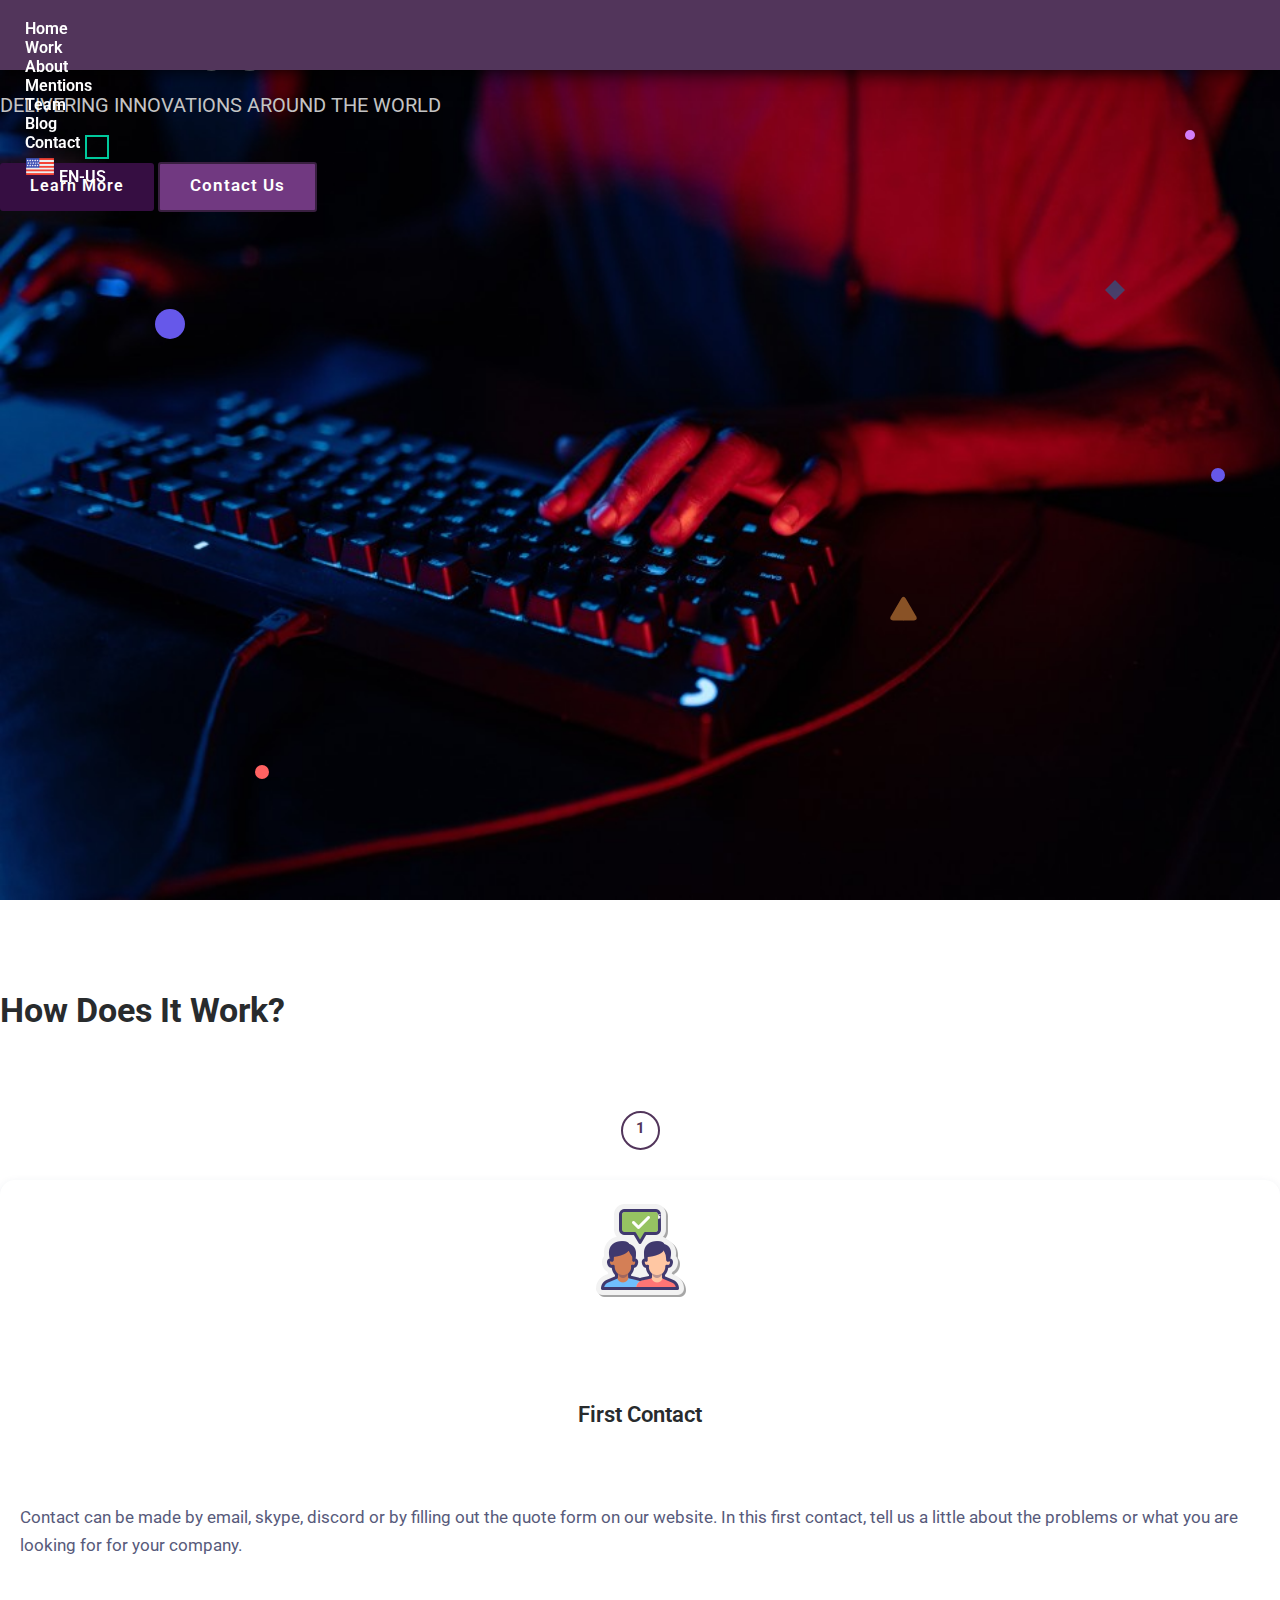
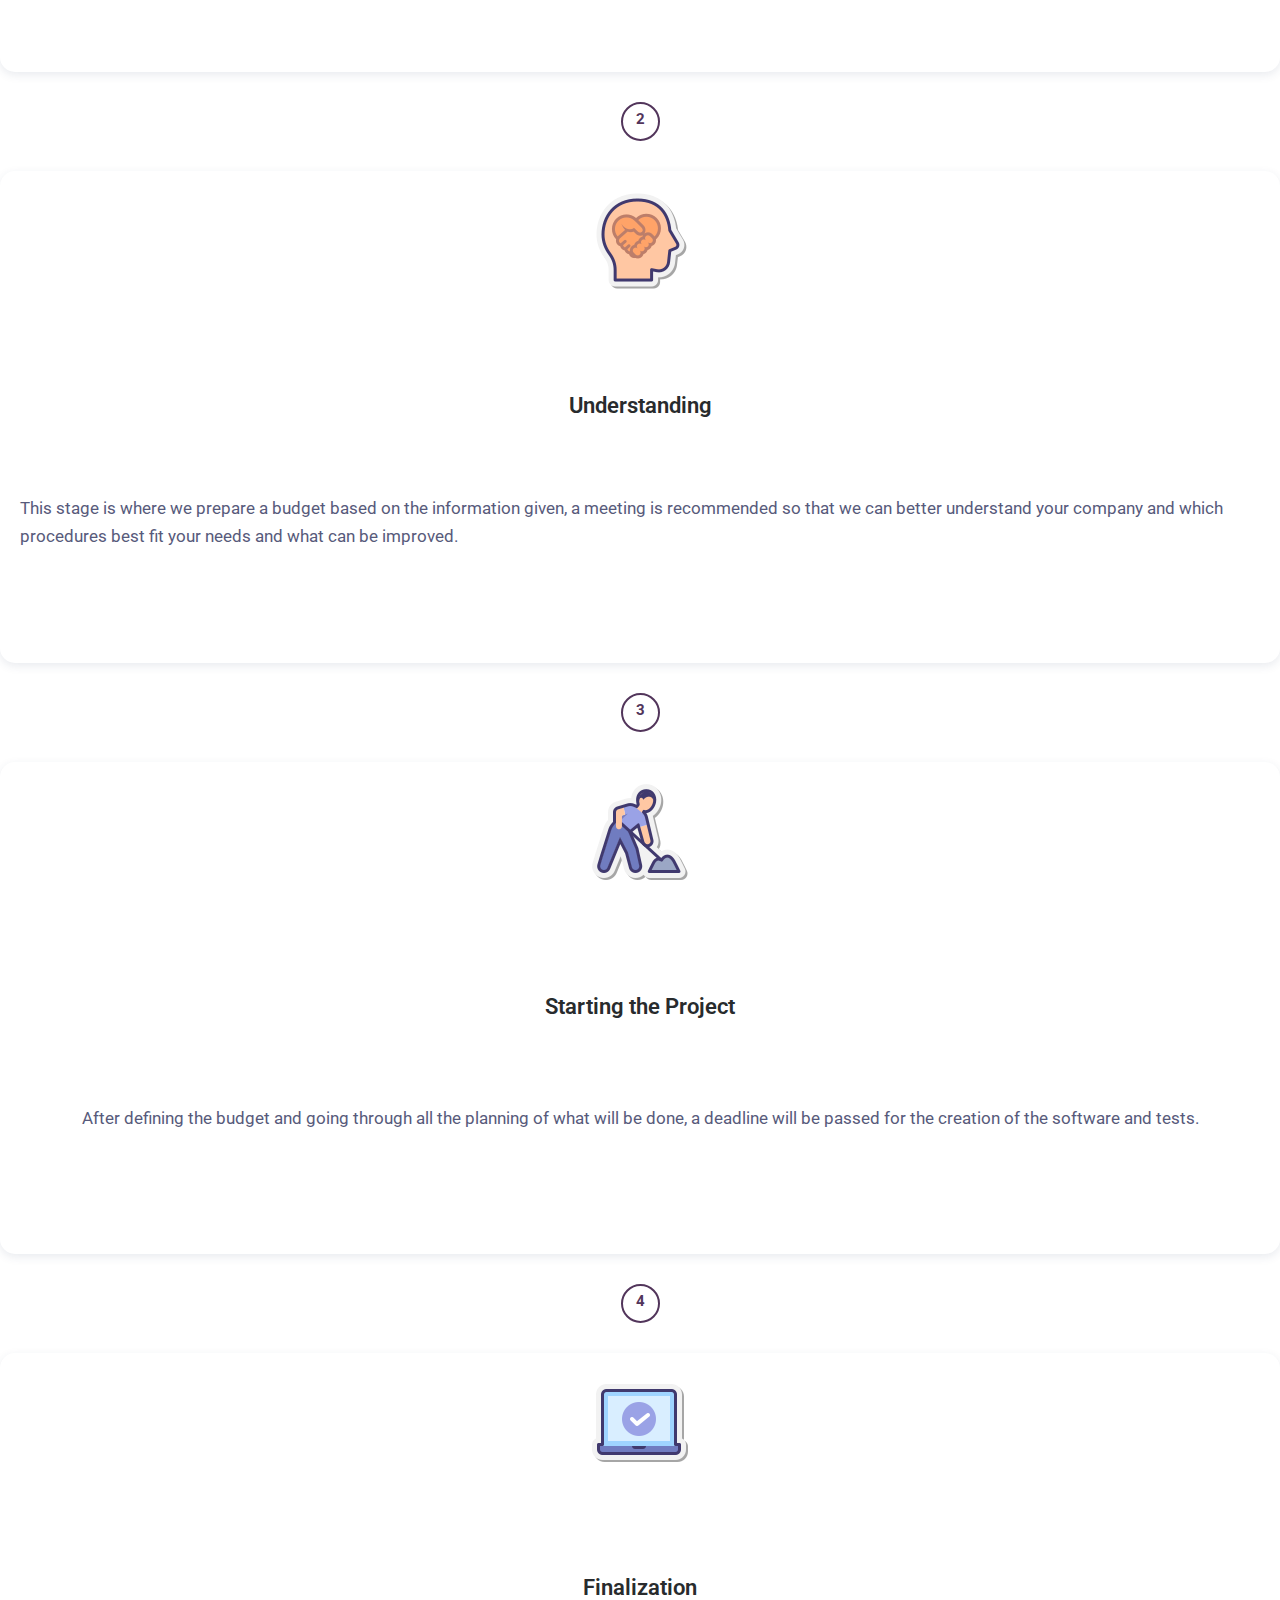
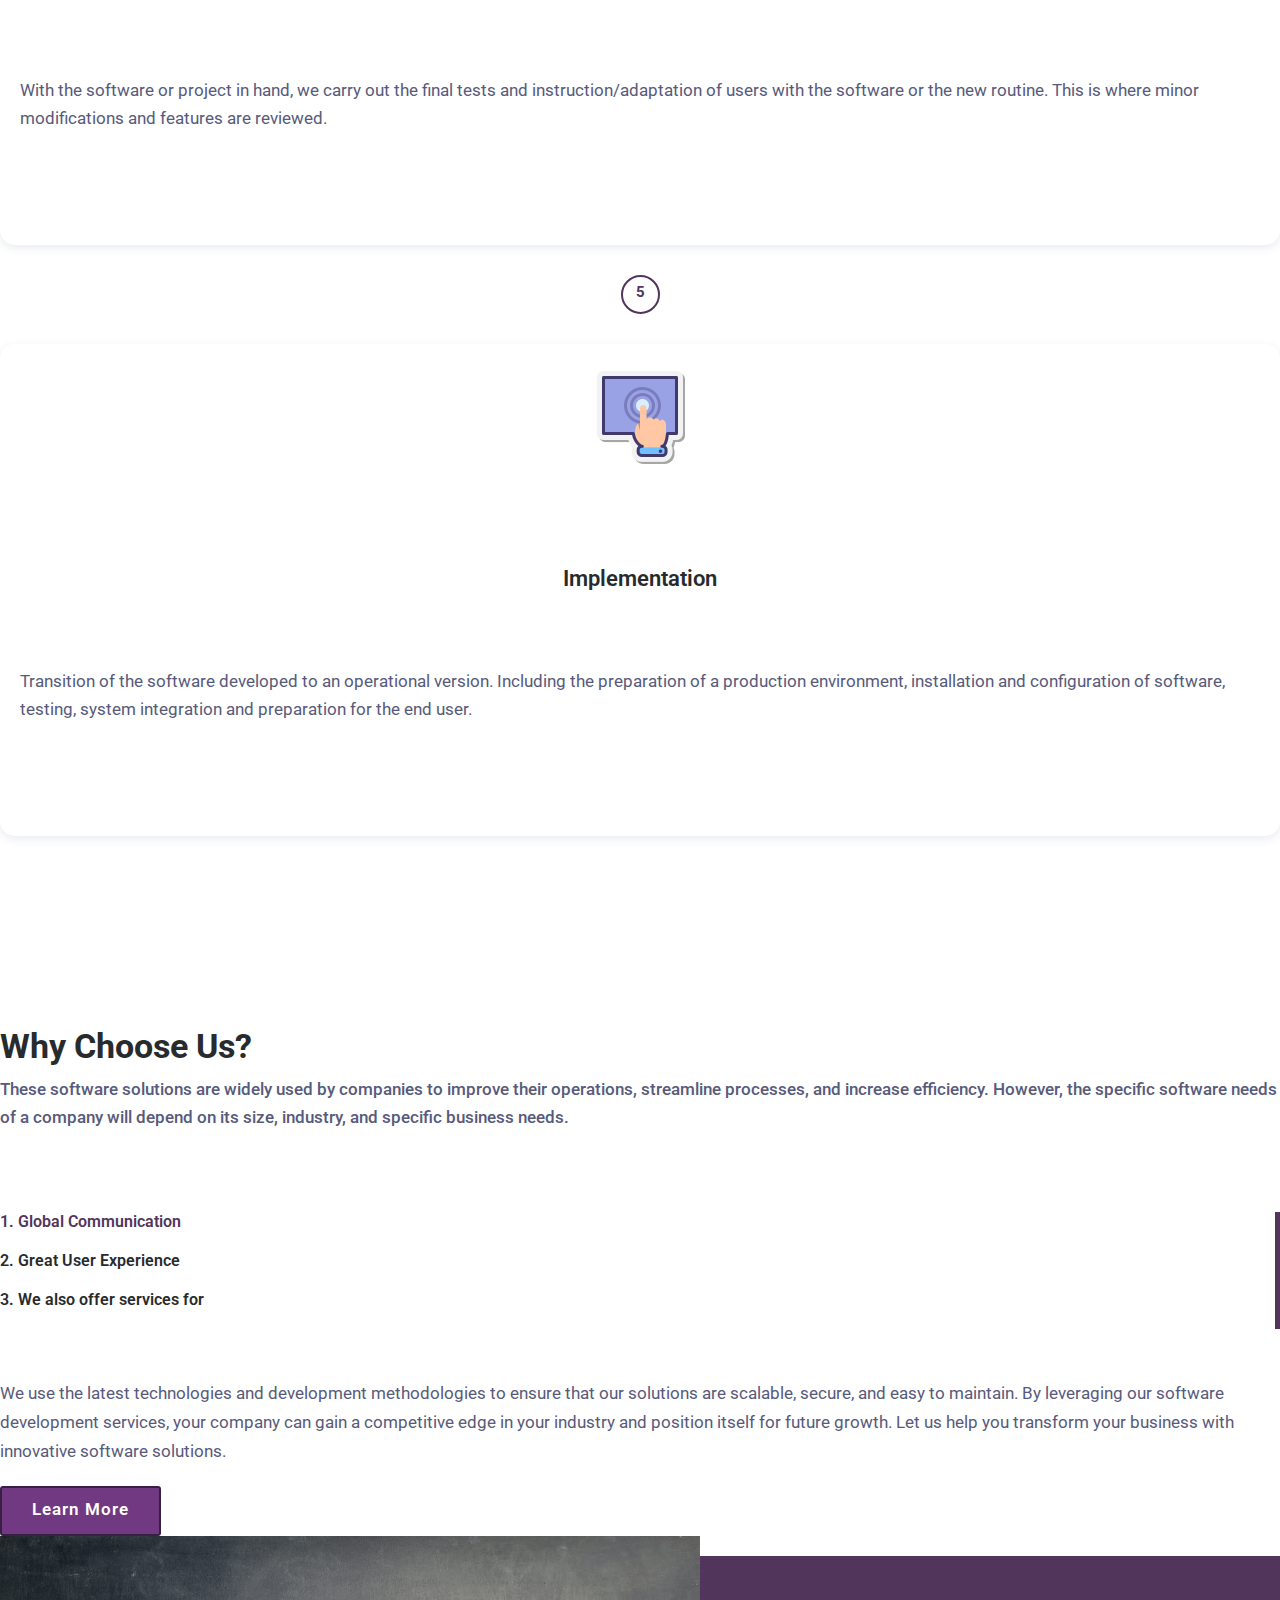
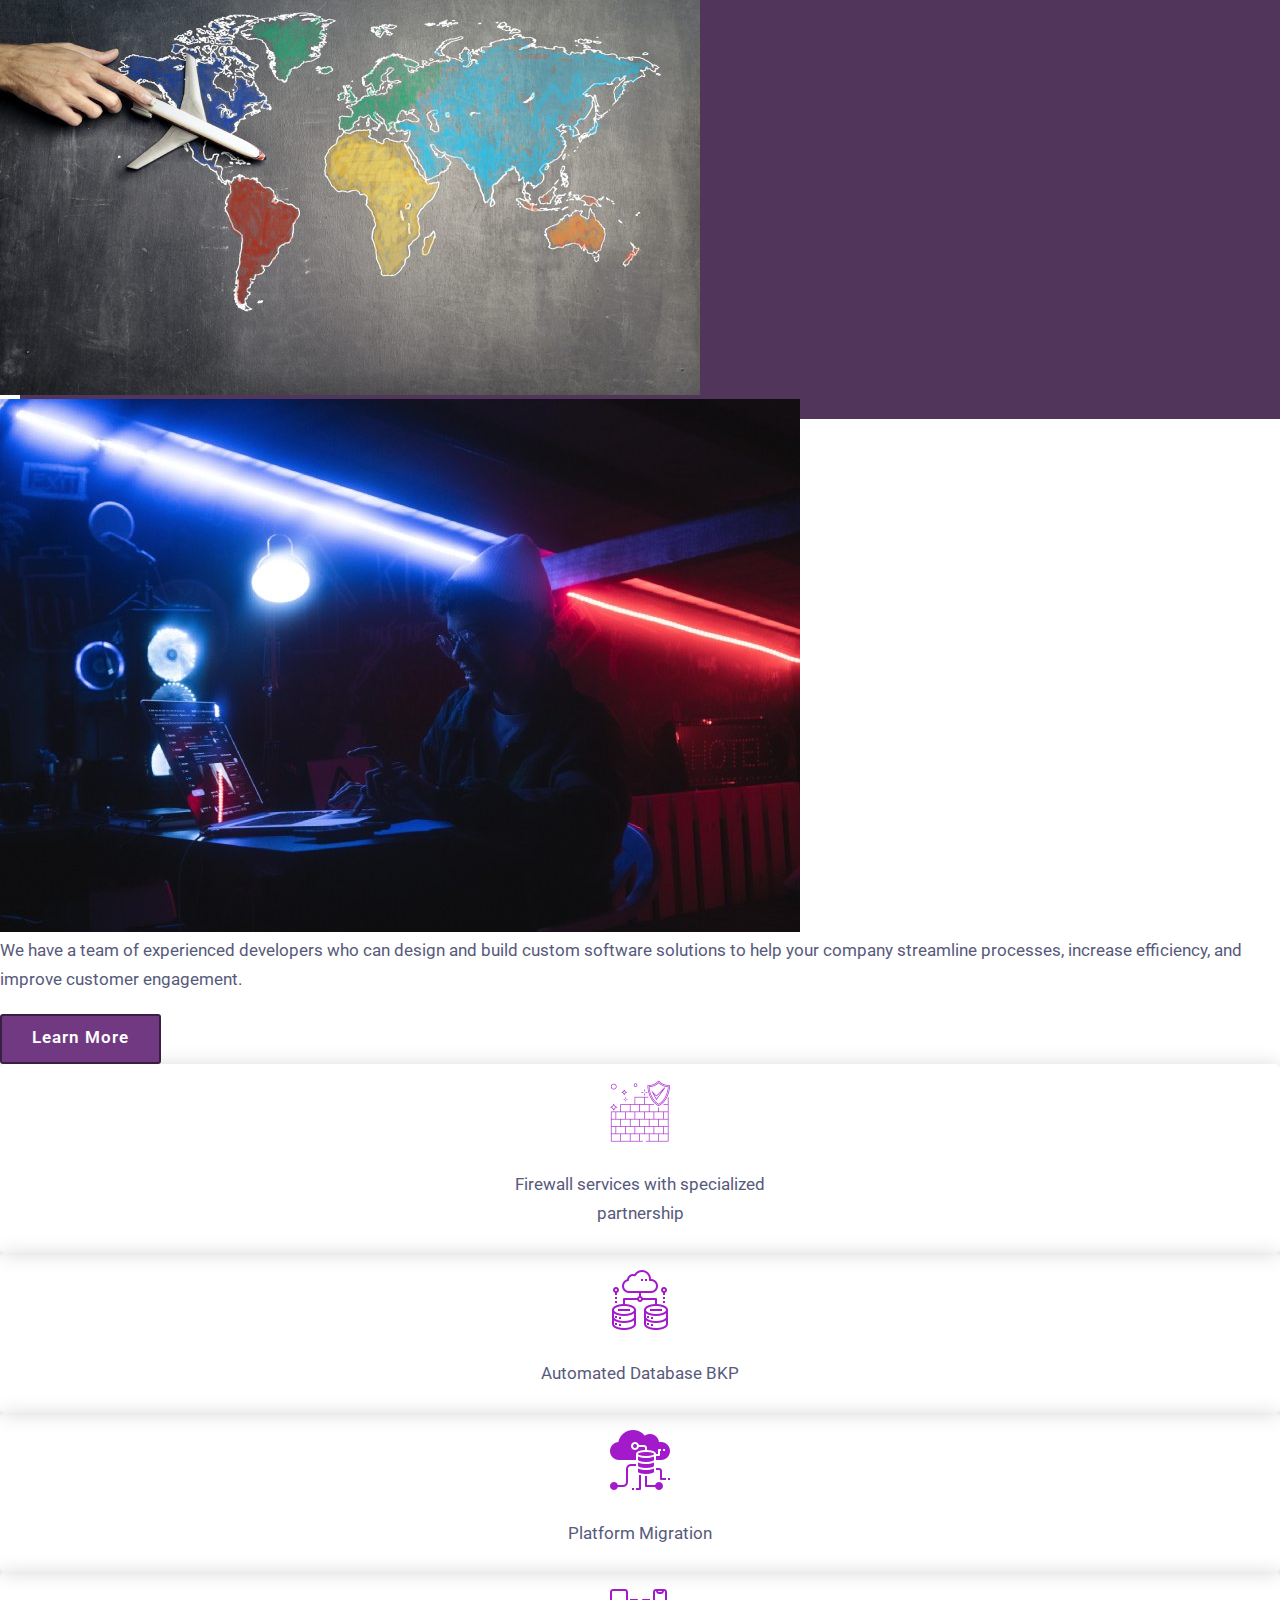
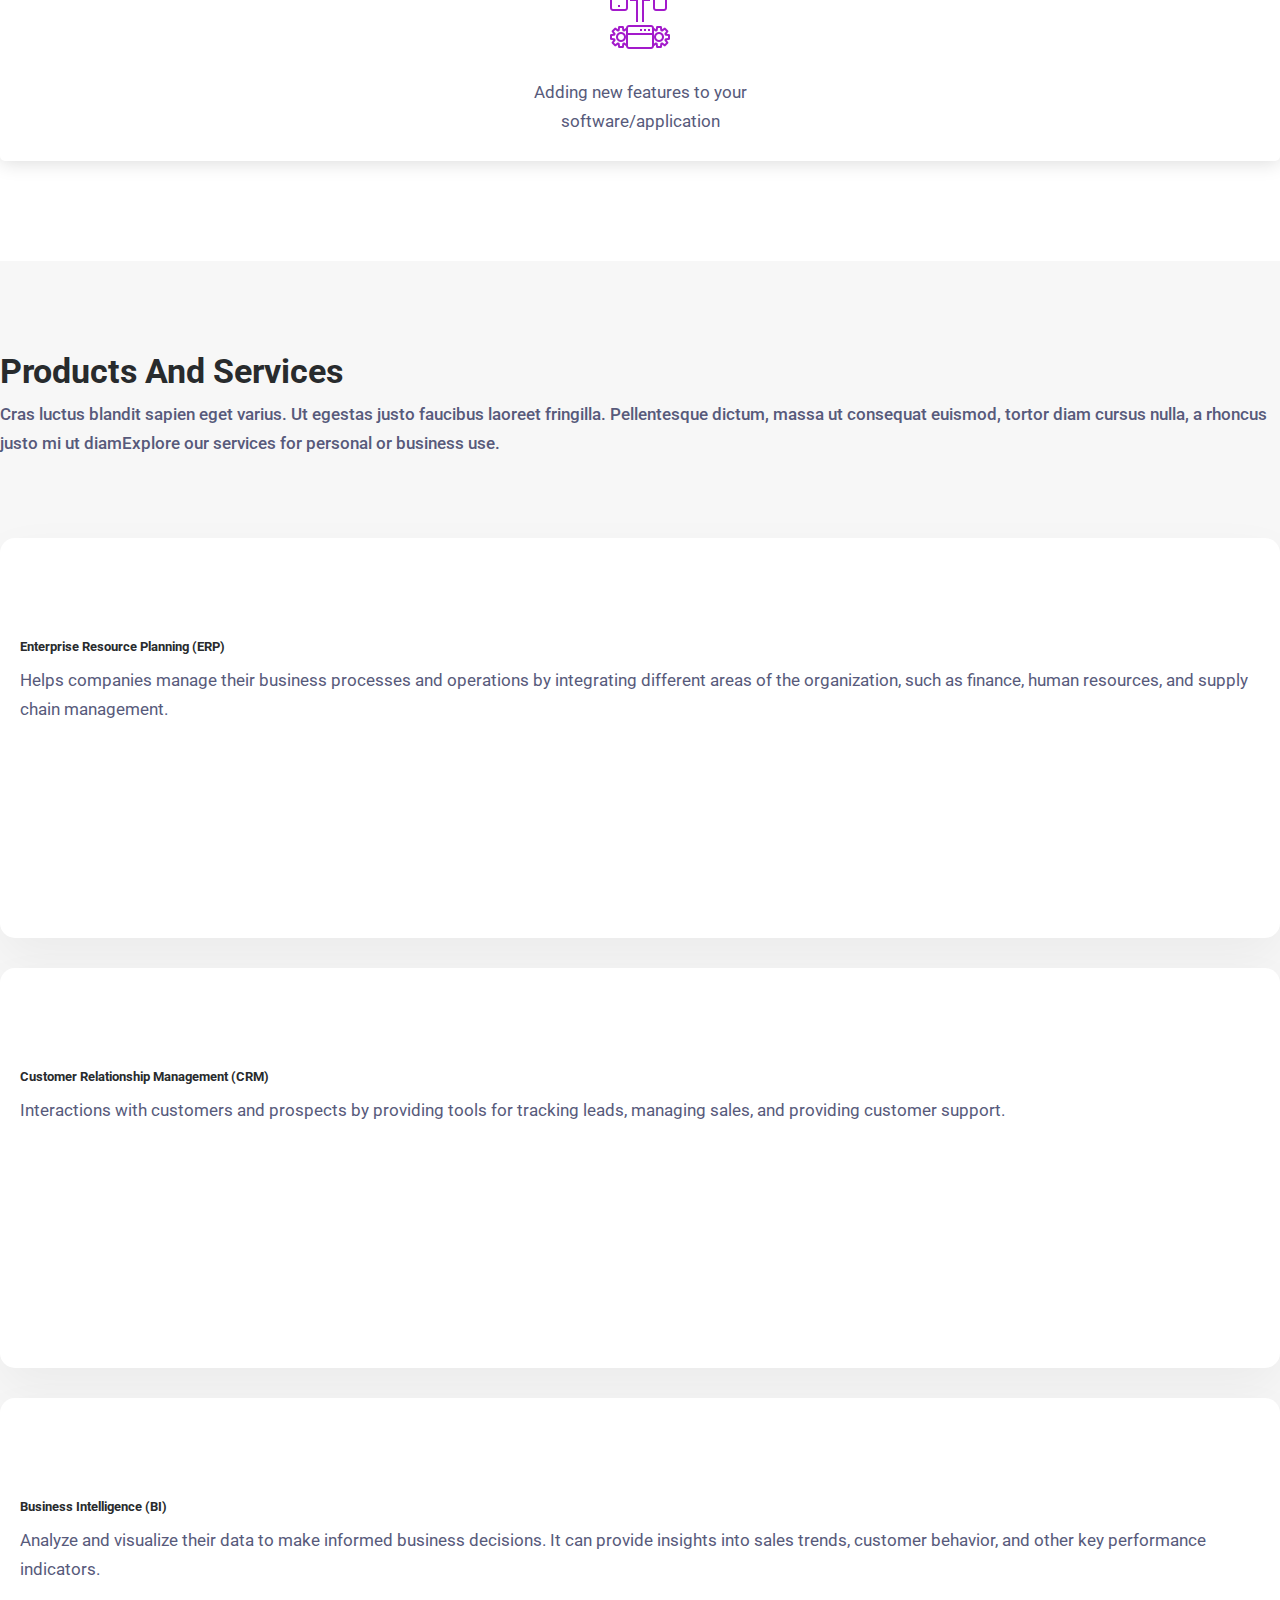
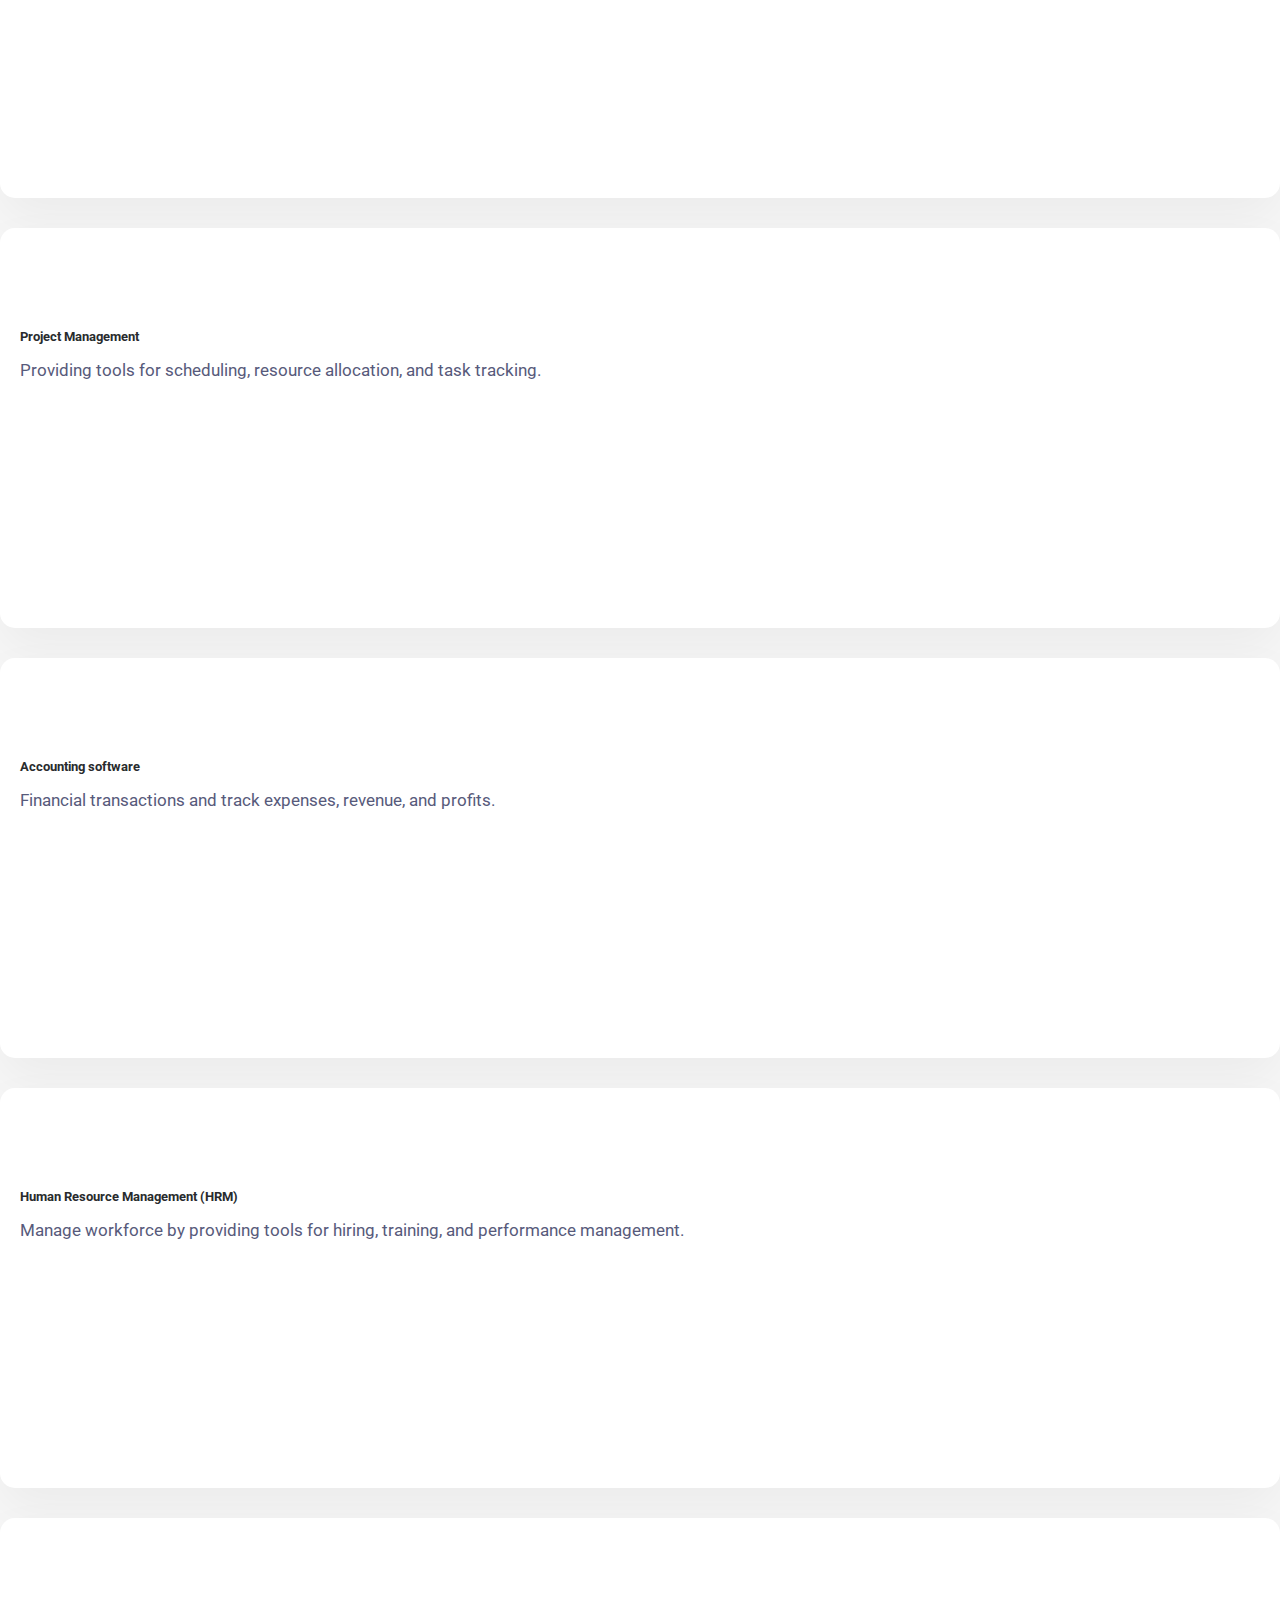
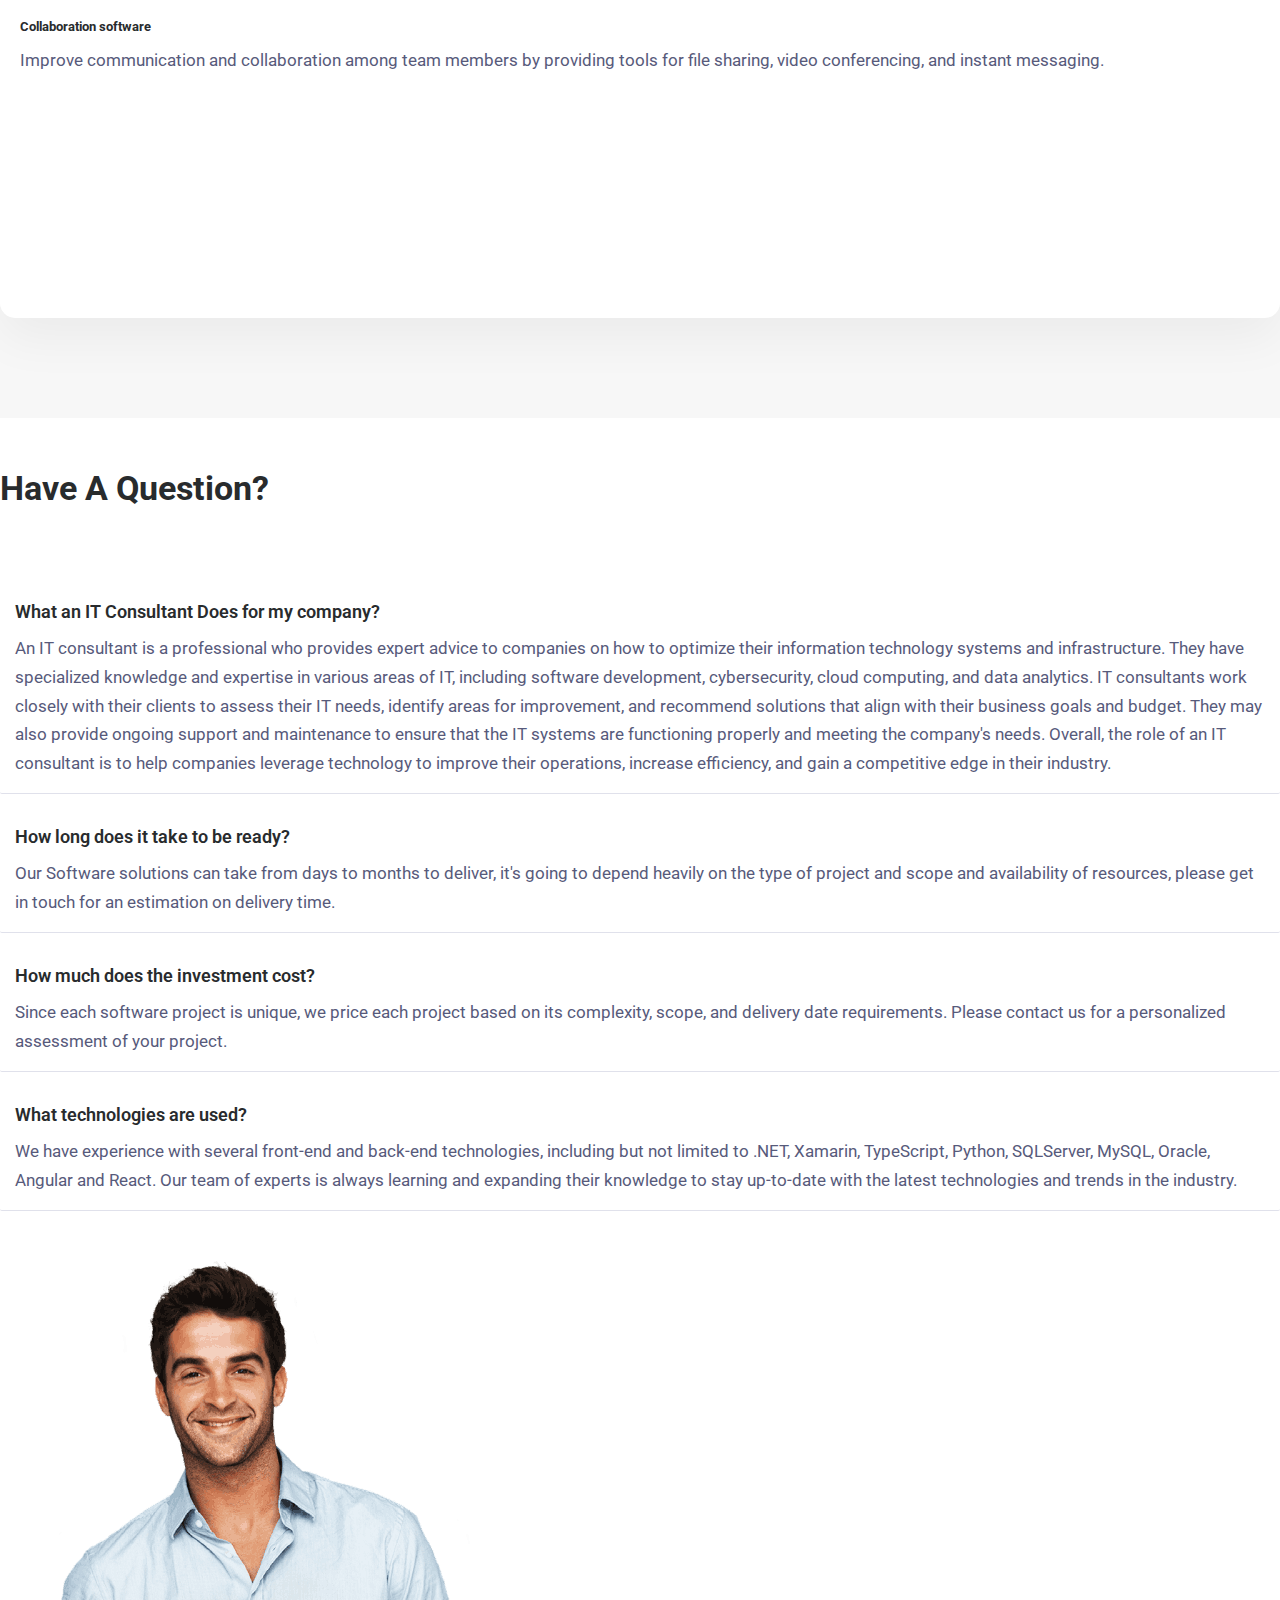
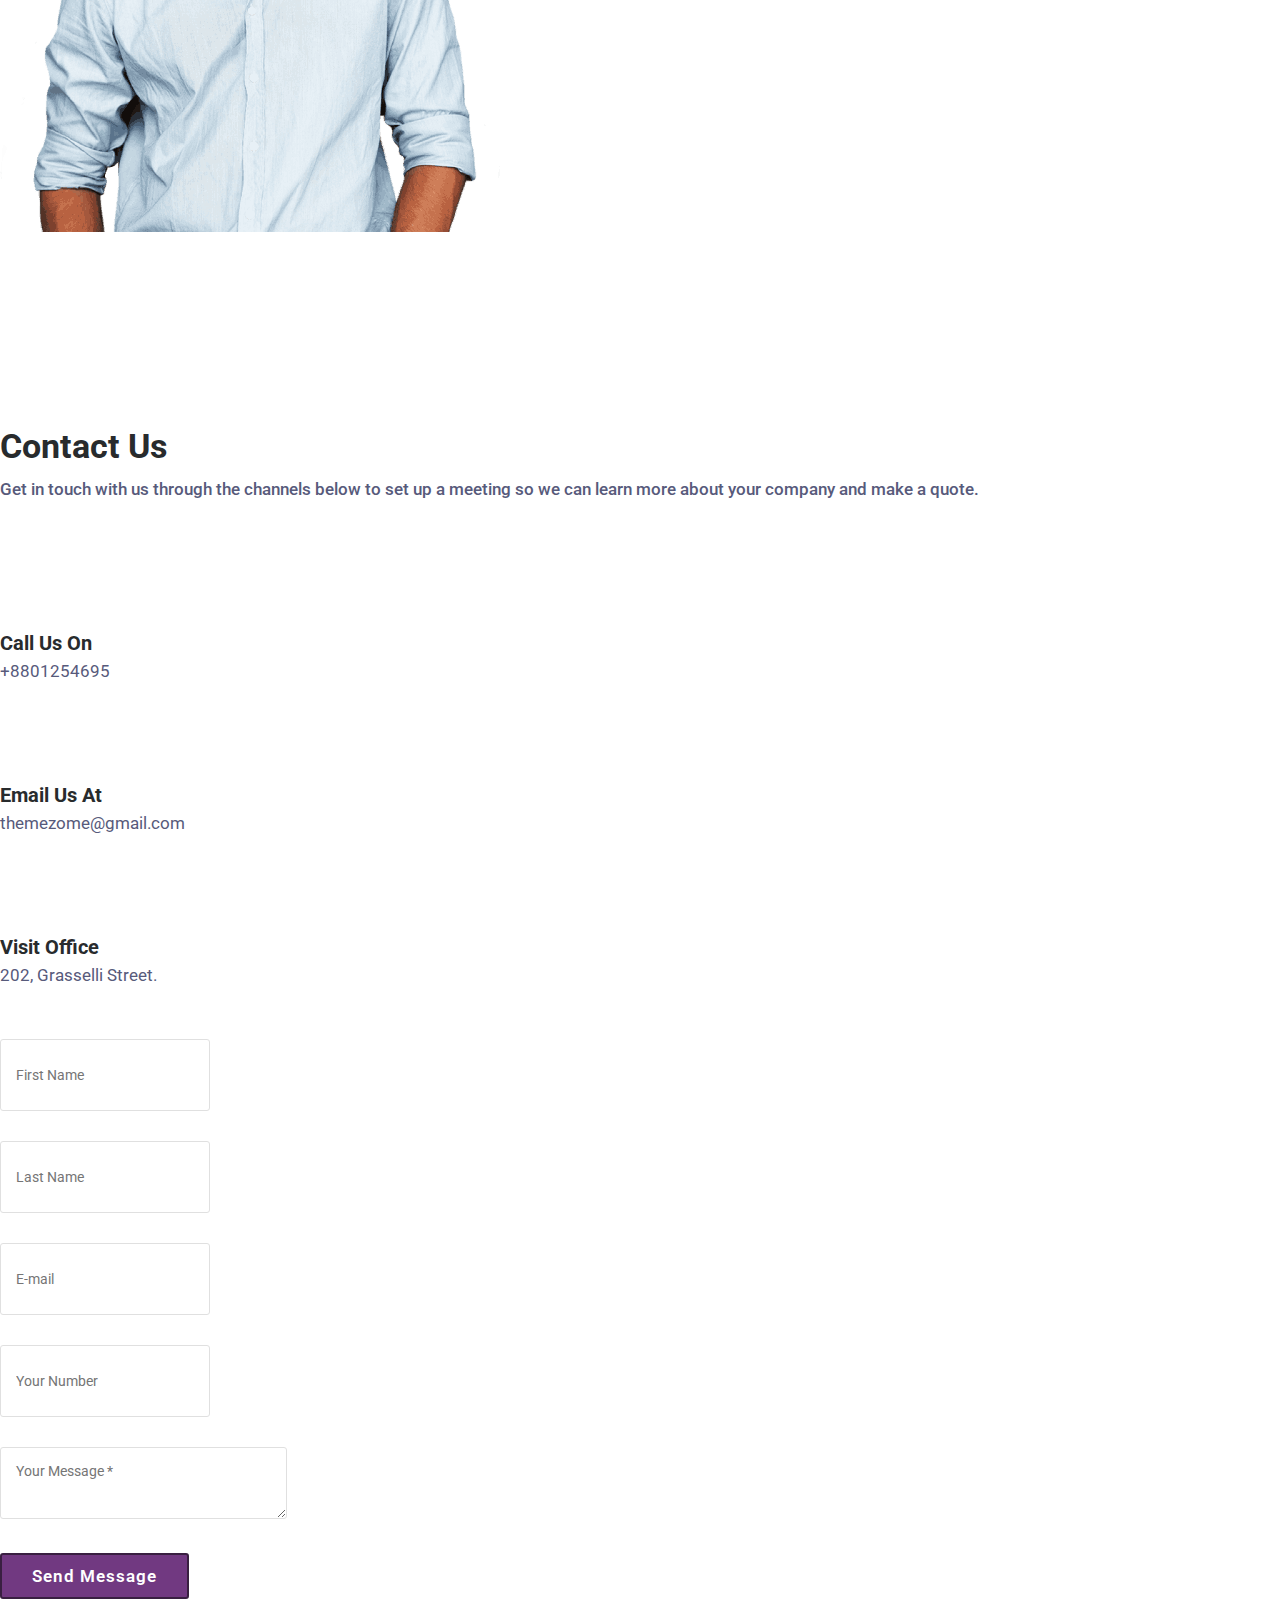
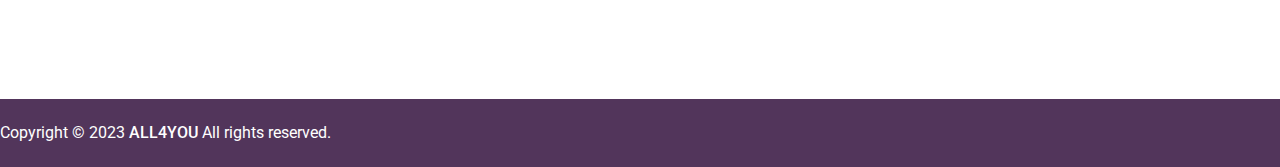
==== index-pt.html @ a0478e0b "ajuste" ====
<!DOCTYPE html>
<html lang="en">

<head>
    <meta charset="UTF-8">
    <meta name="description" content="">
    <meta http-equiv="X-UA-Compatible" content="IE=edge">
    <meta name="viewport" content="width=device-width, initial-scale=1, shrink-to-fit=no">


    <!-- fonts -->
    <link rel="preconnect" href="https://fonts.googleapis.com">
    <link rel="preconnect" href="https://fonts.gstatic.com" crossorigin>
    <link href="https://fonts.googleapis.com/css2?family=Roboto:wght@100;300;400;500;700;900&display=swap"
        rel="stylesheet">

    <!-- Title -->
    <title>ALL 4 YOU - DELIVERING INNOVATIONS AROUND THE WORLD</title>

    <!-- Favicon -->
    <link rel="icon" href="img/core-img/favicon.png">

    <!-- Stylesheet -->
    <link rel="stylesheet" href="style.css">

</head>

<body class="main-version">
    <!-- Preloader -->
    <div id="preloader">
        <div id="ctn-preloader" class="ont-preloader">
            <div class="animation-preloader">
                <div class="spinner"></div>
                <div class="txt-loading">
                    <span data-text-preloader="A" class="letters-loading">
                        A
                    </span>
                    <span data-text-preloader="L" class="letters-loading">
                        L
                    </span>
                    <span data-text-preloader="L" class="letters-loading">
                        L
                    </span>
                    <span data-text-preloader="4" class="letters-loading letters-4">
                        4
                    </span>
                    <span data-text-preloader="U" class="letters-loading">
                        U
                    </span>
                </div>
                <p class="text-center">Loading</p>
            </div>

            <div class="loader">
                <div class="row">
                    <div class="col-3 loader-section section-left">
                        <div class="bg"></div>
                    </div>
                    <div class="col-3 loader-section section-left">
                        <div class="bg"></div>
                    </div>
                    <div class="col-3 loader-section section-right">
                        <div class="bg"></div>
                    </div>
                    <div class="col-3 loader-section section-right">
                        <div class="bg"></div>
                    </div>
                </div>
            </div>
        </div>
    </div>
    <!--Preloader-->

    <!-- Header Area Start -->
    <header class="header-area new-version-2">
        <div class="classy-nav-container breakpoint-off">
            <div class="container">
                <!-- Classy Menu -->
                <nav class="classy-navbar justify-content-between" id="onitaNav">

                    <!-- Logo -->
                    <a class="nav-brand" href="./index.html"><img src="img/core-img/" alt=""></a>

                    <!-- Navbar Toggler -->
                    <div class="classy-navbar-toggler">
                        <span class="navbarToggler"><span></span><span></span><span></span></span>
                    </div>

                    <!-- Menu -->
                    <div class="classy-menu">
                        <!-- Menu Close Button -->
                        <div class="classycloseIcon">
                            <div class="cross-wrap"><span class="top"></span><span class="bottom"></span></div>
                        </div>
                        <!-- Nav Start -->
                        <div class="classynav">
                            <ul id="nav">
                                <li><a href="#home">Home</a></li>
                                <li><a href="#work">Work</a></li>
                                <li><a href="#about">About</a></li>
                                <li><a href="#mention">Mentions</a></li>
                                <li><a href="#team">Team</a></li>
                                <li><a href="#blog">Blog</a></li>
                                <li><a href="#contact">Contact</a></li>
                                <li><a href="./index.html"><img src="img/core-img/us-flag.png"
                                            alt="Bandeira do BRasil"> EN-US</a></li>
                            </ul>
                        </div>
                        <!-- Nav End -->
                    </div>
                </nav>
            </div>
        </div>
    </header>
    <!-- Header Area End -->

    <!-- Welcome Area Start -->
    <section class="welcome-area new-version" id="home">
        <div class="welcome-animation">
            <div class="square-shape"></div>
            <div class="bubble wb-two d-none d-md-block"></div>
            <div class="bubble b_three"></div>
            <div class="bubble b_four d-none d-sm-block"></div>
            <div class="square-shape1 d-none d-sm-block"></div>
            <div class="bubble b_six d-none d-sm-block"></div>
            <div class="triangle-shape2 d-none d-sm-block"></div>
        </div>
        <div class="container h-100">
            <div class="row h-100 align-items-center">
                <!-- Welcome Text -->
                <div class="col-md-6">
                    <div class="welcome-text-new-2">
                        <h2 data-animation="fadeInDown" data-delay="900ms">ALL 4 YOU</h2>
                        <p data-animation="fadeInDown" data-delay="400ms">DELIVERING INNOVATIONS AROUND THE WORLD</p>
                        <div class="hero-btn-group mt-30" data-animation="fadeInDown" data-delay="90ms">
                            <a href="#" class="slide-vertical btn onita-btn-2 mr-3 mb-3" data-splitting>Learn More</a>
                            <a href="#" class="slide-vertical btn onita-btn mb-3" data-splitting>Contact Us</a>
                        </div>
                    </div>
                </div>

                <div class="col-md-6">
                    <div class="welcome-image new-version-2 text-center">
                        <img src="img/bg-img/w-1.png" alt="">
                    </div>
                </div>
            </div>
        </div>
    </section>
    <!-- Welcome Area End -->

    <!-- How does it Work? -->
    <section class="our-work-area section-padding-90-70" id="work">
        <div class="container">
            <div class="row">
                <div class="col-lg-8">
                    <!-- Heading Title -->
                    <div class="heading-title">
                        <h2>How does it work?</h2>
                    </div>
                </div>
            </div>

            <div class="row justify-content-center">
                <!-- Single Work Area -->
                <div class="col-md-6 col-lg-4">
                    <div class="single-work-area mb-30">
                        <div class="number">1</div>
                        <div class="border-line"></div>
                        <div class="single-feature-area mt-30">
                            <!-- Icon -->
                            <div class="about-icon">
                                <img src="img/bg-img/first-contact.png" alt="">
                            </div>
                            <h4><a href="#">First Contact</a></h4>
                            <p class="mb-0">Contact can be made by email, skype, discord or by filling out the quote
                                form on our website. In this first contact,
                                tell us a little about the problems or what you are looking for for your company.</p>
                            <div class="derection-icon">
                                <a href="#"><i class="arrow_right"></i></a>
                            </div>
                        </div>
                    </div>
                </div>

                <!-- Single Work Area -->
                <div class="col-md-6 col-lg-4">
                    <div class="single-work-area mb-30">
                        <div class="number">2</div>
                        <div class="border-line"></div>
                        <div class="single-feature-area mt-30">
                            <!-- Icon -->
                            <div class="about-icon">
                                <img src="img/bg-img/understanding.png" alt="">
                            </div>
                            <h4><a href="#">Understanding</a></h4>
                            <p class="mb-0">This stage is where we prepare a budget based on the information given, a
                                meeting is recommended so that we can better
                                understand your company and which procedures best fit your needs and what can be
                                improved.</p>
                            <div class="derection-icon">
                                <a href="#"><i class="arrow_right"></i></a>
                            </div>
                        </div>
                    </div>
                </div>

                <!-- Single Work Area -->
                <div class="col-md-6 col-lg-4">
                    <div class="single-work-area mb-30">
                        <div class="number">3</div>
                        <div class="border-line"></div>
                        <div class="single-feature-area mt-30">
                            <!-- Icon -->
                            <div class="about-icon">
                                <img src="img/bg-img/start-project.png" alt="">
                            </div>
                            <h4><a href="#">Starting the Project</a></h4>
                            <p class="mb-0">After defining the budget and going through all the planning of what will be
                                done, a deadline will be passed for the
                                creation of the software and tests.</p>
                            <div class="derection-icon">
                                <a href="#"><i class="arrow_right"></i></a>
                            </div>
                        </div>
                    </div>
                </div>
                <!-- Single Work Area -->
                <div class="col-md-6 col-lg-4">
                    <div class="single-work-area mb-30">
                        <div class="number">4</div>
                        <div class="border-line"></div>
                        <div class="single-feature-area mt-30">
                            <!-- Icon -->
                            <div class="about-icon">
                                <img src="img/bg-img/finalization.png" alt="">
                            </div>
                            <h4><a href="#">Finalization</a></h4>
                            <p class="mb-0">With the software or project in hand, we carry out the final tests and
                                instruction/adaptation of users with the software
                                or the new routine. This is where minor modifications and features are reviewed.</p>
                            <div class="derection-icon">
                                <a href="#"><i class="arrow_right"></i></a>
                            </div>
                        </div>
                    </div>
                </div>
                <!-- Single Work Area -->
                <div class="col-md-6 col-lg-4">
                    <div class="single-work-area mb-30">
                        <div class="number">5</div>
                        <div class="border-line"></div>
                        <div class="single-feature-area mt-30">
                            <!-- Icon -->
                            <div class="about-icon">
                                <img src="img/bg-img/implamentation.png" alt="">
                            </div>
                            <h4><a href="#">Implementation</a></h4>
                            <p class="mb-0">Transition of the software developed to an operational version. Including
                                the preparation of a production environment,
                                installation and configuration of software, testing, system integration and preparation
                                for the end user.</p>
                            <div class="derection-icon">
                                <a href="#"><i class="arrow_right"></i></a>
                            </div>
                        </div>
                    </div>
                </div>
            </div>
        </div>
    </section>
    <!--How does it work End -->

    <!-- Why choose Us -->
    <section class="we-grow-brand-area section-padding-90-50" id="mention">
        <div class="container">
            <div class="row">
                <div class="col-lg-8">
                    <!-- Heading Title -->
                    <div class="heading-title">
                        <h2>Why Choose Us?</h2>
                        <p>
                            These software solutions are widely used by companies to improve their operations,
                            streamline
                            processes, and increase
                            efficiency. However, the specific software needs of a company will depend on its size,
                            industry, and
                            specific business
                            needs.
                        </p>
                    </div>
                </div>
            </div>

            <div class="row align-items-center">
                <div class="col-lg-3">
                    <div class="tab-heading-area mb-50">
                        <h4 class="mb-30"></h4>
                        <!-- Nav Nav-tabs -->
                        <ul class="nav nav-tabs mb-10" id="myTab" role="tablist">
                            <li class="nav-item">
                                <a class="nav-link active mb-20" id="Wallet-tab" data-toggle="tab" href="#step-one"
                                    role="tab" aria-controls="step-one" aria-expanded="true">1. Global Communication</a>
                            </li>
                            <!-- Nav Item -->
                            <li class="nav-item">
                                <a class="nav-link mb-20" id="coin-tab" data-toggle="tab" href="#step-two" role="tab"
                                    aria-controls="step-two" aria-expanded="true">2. Great User Experience</a>
                            </li>
                            <!-- Nav Item -->
                            <li class="nav-item">
                                <a class="nav-link mb-20" id="buy-tab" data-toggle="tab" href="#step-three" role="tab"
                                    aria-controls="step-three" aria-expanded="true">3. We also offer services for</a>
                            </li>
                        </ul>
                    </div>
                </div>

                <div class="col-lg-9 mb-50">
                    <!-- Tab Content -->
                    <div class="tab-content" id="myTabContent">
                        <div class="tab-pane fade show active" id="step-one" role="tabpanel"
                            aria-labelledby="Wallet-tab">
                            <!-- Single Tab Content -->
                            <div class="single-tab-content">
                                <div class="row align-items-center">
                                    <div class="col-md-6 mb-50-xs">
                                        <p>We use the latest technologies and development methodologies to ensure that
                                            our solutions are scalable, secure, and easy
                                            to maintain. By leveraging our software development services, your company
                                            can gain a competitive edge in your industry
                                            and position itself for future growth. Let us help you transform your
                                            business with innovative software solutions.</p>

                                        <a class="btn onita-btn mt-20" href="#">Learn more</a>
                                    </div>

                                    <div class="col-md-6">
                                        <div class="grow-brand-image-area">
                                            <div class="grow-brand-thumb">
                                                <img src="img/bg-img/global-communication.jpg" alt="">
                                            </div>
                                            <div class="bg-overlay-brand"></div>
                                        </div>
                                    </div>
                                </div>
                            </div>
                        </div>

                        <div class="tab-pane fade" id="step-two" role="tabpanel" aria-labelledby="coin-tab">
                            <!-- Single Tab Content -->
                            <div class="single-tab-content">
                                <div class="row align-items-center">
                                    <div class="col-md-6">
                                        <div class="grow-brand-image-area mb-50-xs">
                                            <div class="grow-brand-thumb">
                                                <img src="img/bg-img/user-experience.jpg" alt="">
                                            </div>
                                        </div>
                                    </div>
                                    <div class="col-md-6">
                                        <p>We have a team of experienced developers who can design and build custom
                                            software solutions to help your company
                                            streamline processes, increase efficiency, and improve customer engagement.
                                        </p>

                                        <a class="btn onita-btn mt-20" href="#">Learn more</a>
                                    </div>
                                </div>
                            </div>
                        </div>

                        <div class="tab-pane fade" id="step-three" role="tabpanel" aria-labelledby="buy-tab">
                            <!-- Single Tab Content -->
                            <div class="single-tab-content">
                                <div class="row single-tab-row">
                                    <div class="col-md-5">
                                        <!-- Single Service Area -->
                                        <div class="single-grow-area">
                                            <!-- Service Text -->
                                            <div class="single-grow-text-info">
                                                <div class="grow-icon">
                                                    <img src="img/bg-img/firewall-icon.png" alt="">
                                                </div>
                                                <p class="mb-10 mt-20">Firewall services with specialized partnership
                                                </p>

                                            </div>
                                        </div>
                                    </div>

                                    <div class="col-md-5">
                                        <!-- Single Service Area -->
                                        <div class="single-grow-area">
                                            <!-- Service Text -->
                                            <div class="single-grow-text-info">
                                                <div class="grow-icon">
                                                    <img src="img/bg-img/database-icon.png" alt="">
                                                </div>
                                                <p class="mb-10 mt-20">Automated Database BKP</p>

                                            </div>
                                        </div>
                                    </div>

                                    <div class="col-md-5">
                                        <!-- Single Service Area -->
                                        <div class="single-grow-area">
                                            <!-- Service Text -->
                                            <div class="single-grow-text-info">
                                                <div class="grow-icon">
                                                    <img src="img/bg-img/migration-icon.png" alt="">
                                                </div>
                                                <p class="mb-10 mt-20">Platform Migration</p>
                                            </div>
                                        </div>
                                    </div>

                                    <div class="col-md-5">
                                        <!-- Single Service Area -->
                                        <div class="single-grow-area">
                                            <!-- Service Text -->
                                            <div class="single-grow-text-info">
                                                <div class="grow-icon">
                                                    <img src="img/bg-img/fratures-icon.png" alt="">
                                                </div>
                                                <p class="mb-10 mt-20">Adding new features to your software/application
                                                </p>

                                            </div>
                                        </div>
                                    </div>

                                </div>
                            </div>
                        </div>
                    </div>
                </div>
            </div>
        </div>
    </section>
    <!--Why choose Us? End -->

    <!--Products and Services Start -->
    <section class="our-service-area bg-gray section-padding-90-70">
        <div class="container">
            <div class="row">
                <div class="col-lg-8">
                    <!-- Heading Title -->
                    <div class="heading-title">
                        <h2>Products and services</h2>
                        <p>Cras luctus blandit sapien eget varius. Ut egestas justo faucibus laoreet fringilla.
                            Pellentesque dictum, massa ut consequat euismod, tortor diam cursus nulla, a rhoncus justo
                            mi ut diamExplore our services for personal or business use.</p>
                    </div>
                </div>
            </div>

            <div class="row justify-content-center">
                <div class="col-md-6 col-lg-4">
                    <!-- Single Service Area -->
                    <div class="single-service-area mb-30">
                        <!-- Hover Bg Image -->
                        <div class="service-bg-thumb bg-overlay-3 bg-img"
                            style="background-image: url(img/bg-img/enterprise.jpg);"></div>
                        <!-- Service Text -->
                        <div class="single-service-text-info">
                            <div class="service-icon">
                                <i class="fa fa-terminal" aria-hidden="true"></i>
                            </div>
                            <h5>Enterprise Resource Planning (ERP)</h5>
                            <p class="mb-0">Helps companies manage their business processes and operations by
                                integrating different
                                areas of the organization, such
                                as finance, human resources, and supply chain management.</p>
                        </div>
                    </div>
                </div>

                <div class="col-md-6 col-lg-4">
                    <!-- Single Service Area -->
                    <div class="single-service-area mb-30">
                        <!-- Hover Bg Image -->
                        <div class="service-bg-thumb bg-overlay-3 bg-img"
                            style="background-image: url(img/bg-img/relationship.jpg);"></div>
                        <!-- Service Text -->
                        <div class="single-service-text-info">
                            <div class="service-icon">
                                <i class="fa fa-television" aria-hidden="true"></i>
                            </div>
                            <h5>Customer Relationship Management (CRM)</h5>
                            <p class="mb-0">
                                Interactions with customers and prospects by providing tools for tracking leads,
                                managing sales, and providing customer
                                support.
                            </p>
                        </div>
                    </div>
                </div>

                <div class="col-md-6 col-lg-4">
                    <!-- Single Service Area -->
                    <div class="single-service-area mb-30">
                        <!-- Hover Bg Image -->
                        <div class="service-bg-thumb bg-overlay-3 bg-img"
                            style="background-image: url(img/bg-img/business.jpg);"></div>
                        <!-- Service Text -->
                        <div class="single-service-text-info">
                            <div class="service-icon">
                                <i class="fa fa-file-code-o" aria-hidden="true"></i>
                            </div>
                            <h5>Business Intelligence (BI)</h5>
                            <p class="mb-0">
                                Analyze and visualize their data to make informed business decisions. It can provide
                                insights into sales trends,
                                customer behavior, and other key performance indicators.
                            </p>
                        </div>
                    </div>
                </div>

                <div class="col-md-6 col-lg-4">
                    <!-- Single Service Area -->
                    <div class="single-service-area mb-30">
                        <!-- Hover Bg Image -->
                        <div class="service-bg-thumb bg-overlay-3 bg-img"
                            style="background-image: url(img/bg-img/management.jpg);"></div>
                        <!-- Service Text -->
                        <div class="single-service-text-info">
                            <div class="service-icon">
                                <i class="fa fa-code-fork" aria-hidden="true"></i>
                            </div>
                            <h5>Project Management</h5>
                            <p class="mb-0">Providing tools for scheduling, resource allocation, and task tracking.</p>
                        </div>
                    </div>
                </div>

                <div class="col-md-6 col-lg-4">
                    <!-- Single Service Area -->
                    <div class="single-service-area mb-30">
                        <!-- Hover Bg Image -->
                        <div class="service-bg-thumb bg-overlay-3 bg-img"
                            style="background-image: url(img/bg-img/software.jpg);"></div>
                        <!-- Service Text -->
                        <div class="single-service-text-info">
                            <div class="service-icon">
                                <i class="fa fa-money" aria-hidden="true"></i>
                            </div>
                            <h5>Accounting software</h5>
                            <p class="mb-0">
                                Financial transactions and track expenses, revenue, and profits.
                            </p>
                        </div>
                    </div>
                </div>

                <div class="col-md-6 col-lg-4">
                    <!-- Single Service Area -->
                    <div class="single-service-area mb-30">
                        <!-- Hover Bg Image -->
                        <div class="service-bg-thumb bg-overlay-3 bg-img"
                            style="background-image: url(img/bg-img/resource.jpg);"></div>
                        <!-- Service Text -->
                        <div class="single-service-text-info">
                            <div class="service-icon">
                                <i class="fa fa-user-circle" aria-hidden="true"></i>
                            </div>
                            <h5>Human Resource Management (HRM)</h5>
                            <p class="mb-0">
                                Manage workforce by providing tools for hiring, training, and performance management.
                            </p>
                        </div>
                    </div>
                </div>
                <div class="col-md-6 col-lg-4">
                    <!-- Single Service Area -->
                    <div class="single-service-area mb-30">
                        <!-- Hover Bg Image -->
                        <div class="service-bg-thumb bg-overlay-3 bg-img"
                            style="background-image: url(img/bg-img/collaboration-software.jpg);"></div>
                        <!-- Service Text -->
                        <div class="single-service-text-info">
                            <div class="service-icon">
                                <i class="fa fa-group" aria-hidden="true"></i>
                            </div>
                            <h5>Collaboration software</h5>
                            <p class="mb-0">
                                Improve communication and collaboration among team members by providing tools for file
                                sharing, video conferencing, and
                                instant messaging.
                            </p>
                        </div>
                    </div>
                </div>
            </div>
        </div>
    </section>
    <!-- Products and Services End -->

    <!-- Have Any question area Start -->
    <section class="have-any-question-area section-padding-0-50">
        <div class="container">
            <div class="row justify-content-center">
                <div class="col-lg-8">
                    <!-- Heading Title -->
                    <div class="heading-title text-center">
                        <h2>Have a question?</h2>
                    </div>
                </div>
            </div>

            <div class="row align-items-center">
                <div class="col-md-7">
                    <div class="any-question-area mb-50">
                        <div class="accordion" id="crypto-accordion-1" role="tablist">
                            <div class="accordion-item  panel">
                                <div class="accordion-heading" role="tab" id="crypto-accordion-heading-1">
                                    <h4 class="accordion-title">
                                        <a class="collapsed" data-toggle="collapse" data-parent="#crypto-accordion-1"
                                            href="#crypto-accordion-panel-1" aria-expanded="false"
                                            aria-controls="crypto-accordion-panel-1">
                                            What an IT Consultant Does
                                            for my company?
                                        </a>
                                    </h4>
                                </div>
                                <div id="crypto-accordion-panel-1" class="accordion-collapse collapse" role="tabpanel"
                                    aria-labelledby="crypto-accordion-heading-1" aria-expanded="false">
                                    <div class="accordion-content">
                                        <p>
                                            An IT consultant is a professional who provides expert advice to companies
                                            on how to optimize their information
                                            technology systems and infrastructure. They have specialized knowledge and
                                            expertise in various areas of IT, including
                                            software development, cybersecurity, cloud computing, and data analytics. IT
                                            consultants work closely with their clients
                                            to assess their IT needs, identify areas for improvement, and recommend
                                            solutions that align with their business goals
                                            and budget. They may also provide ongoing support and maintenance to ensure
                                            that the IT systems are functioning properly
                                            and meeting the company's needs. Overall, the role of an IT consultant is to
                                            help companies leverage technology to
                                            improve their operations, increase efficiency, and gain a competitive edge
                                            in their industry.
                                        </p>
                                    </div>
                                </div>
                            </div>
                            <div class="accordion-item panel">
                                <div class="accordion-heading" role="tab" id="crypto-accordion-heading-2">
                                    <h4 class="accordion-title">
                                        <a class="collapsed" data-toggle="collapse" data-parent="#crypto-accordion-1"
                                            href="#crypto-accordion-collapse-2" aria-expanded="false"
                                            aria-controls="crypto-accordion-collapse-2">
                                            How long does it take to be ready?
                                        </a>
                                    </h4>
                                </div>
                                <div id="crypto-accordion-collapse-2" class="accordion-collapse collapse"
                                    role="tabpanel" aria-labelledby="crypto-accordion-heading-2" aria-expanded="false">
                                    <div class="accordion-content">
                                        <p>
                                            Our Software solutions can take from days to months to deliver, it's going
                                            to depend heavily on the type of project and
                                            scope and availability of resources, please get in touch for an estimation
                                            on delivery time.
                                        </p>
                                    </div>
                                </div>
                            </div>
                            <div class="accordion-item panel active">
                                <div class="accordion-heading" role="tab" id="crypto-accordion-heading-3">
                                    <h4 class="accordion-title">
                                        <a class="" data-toggle="collapse" data-parent="#crypto-accordion-1"
                                            href="#crypto-accordion-collapse-3" aria-expanded="true"
                                            aria-controls="crypto-accordion-collapse-3">
                                            How much does the investment cost?
                                        </a>
                                    </h4>
                                </div>
                                <div id="crypto-accordion-collapse-3" class="accordion-collapse collapse in"
                                    role="tabpanel" aria-labelledby="crypto-accordion-heading-3" aria-expanded="true">
                                    <div class="accordion-content">
                                        <p>
                                            Since each software project is unique, we price each project based on its
                                            complexity, scope, and delivery date
                                            requirements. Please contact us for a personalized assessment of your
                                            project.
                                        </p>
                                    </div>
                                </div>
                            </div>
                            <div class="accordion-item panel active">
                                <div class="accordion-heading" role="tab" id="crypto-accordion-heading-4">
                                    <h4 class="accordion-title">
                                        <a class="" data-toggle="collapse" data-parent="#crypto-accordion-1"
                                            href="#crypto-accordion-collapse-4" aria-expanded="true"
                                            aria-controls="crypto-accordion-collapse-4">
                                            What technologies are used?
                                        </a>
                                    </h4>
                                </div>
                                <div id="crypto-accordion-collapse-4" class="accordion-collapse collapse in"
                                    role="tabpanel" aria-labelledby="crypto-accordion-heading-4" aria-expanded="true">
                                    <div class="accordion-content">
                                        <p>
                                            We have experience with several front-end and back-end technologies,
                                            including but not limited to .NET, Xamarin,
                                            TypeScript, Python, SQLServer, MySQL, Oracle, Angular and React. Our team of
                                            experts is always learning and expanding
                                            their knowledge to stay up-to-date with the latest technologies and trends
                                            in the industry.
                                        </p>
                                    </div>
                                </div>
                            </div>
                        </div>
                    </div>
                </div>

                <div class="col-md-5">
                    <div class="thumb mb-50">
                        <img src="img/bg-img/5.png" alt="">
                    </div>
                </div>
            </div>
        </div>
    </section>
    <!-- Have Any question area End -->

    <!-- Contact Area Start -->
    <section class="contact-our-area section-padding-90" id="contact">
        <div class="container">
            <div class="row justify-content-center">
                <div class="col-lg-8">
                    <!-- Heading Title -->
                    <div class="heading-title text-center">
                        <h2>Contact Us</h2>
                        <p>Get in touch with us through the channels below to set up a meeting so we can learn more
                            about your company and make a
                            quote.</p>
                    </div>
                </div>
            </div>

            <div class="row">
                <div class="col-md-4">
                    <div class="contact-information">
                        <!-- Single Contact Info -->
                        <div class="single-contact-info text-center mb-50">
                            <div class="icon">
                                <i class="fa fa-phone"></i>
                            </div>
                            <h5 class="mb-1">Call Us On</h5>
                            <p class="mb-0">+8801254695</p>
                        </div>
                    </div>
                </div>

                <div class="col-md-4">
                    <div class="contact-information">
                        <!-- Single Contact Info -->
                        <div class="single-contact-info text-center mb-50">
                            <div class="icon">
                                <i class="fa fa-envelope"></i>
                            </div>
                            <h5 class="mb-1">Email Us At</h5>
                            <p class="mb-0">themezome@gmail.com</p>
                        </div>
                    </div>
                </div>

                <div class="col-md-4">
                    <div class="contact-information">
                        <!-- Single Contact Info -->
                        <div class="single-contact-info text-center mb-50">
                            <div class="icon">
                                <i class="fa fa-location-arrow"></i>
                            </div>
                            <h5 class="mb-1">Visit Office</h5>
                            <p class="mb-0">202, Grasselli Street.</p>
                        </div>
                    </div>
                </div>

                <div class="col-12">
                    <!-- Contact Form -->
                    <div class="contact_from_area clearfix">
                        <div class="contact_form">
                            <form action="mail.php" method="post" id="main_contact_form">
                                <div class="contact_input_area">
                                    <div id="success_fail_info"></div>
                                    <div class="row">
                                        <!-- Form Group -->
                                        <div class="col-12 col-lg-6">
                                            <div class="form-group">
                                                <input type="text" class="form-control mb-30" name="name" id="name"
                                                    placeholder="First Name" required>
                                            </div>
                                        </div>
                                        <!-- Form Group -->
                                        <div class="col-12 col-lg-6">
                                            <div class="form-group">
                                                <input type="text" class="form-control mb-30" name="name" id="name-2"
                                                    placeholder="Last Name" required>
                                            </div>
                                        </div>
                                        <!-- Form Group -->
                                        <div class="col-12 col-lg-6">
                                            <div class="form-group">
                                                <input type="email" class="form-control mb-30" name="email" id="email"
                                                    placeholder="E-mail" required>
                                            </div>
                                        </div>
                                        <!-- Form Group -->
                                        <div class="col-12 col-lg-6">
                                            <div class="form-group">
                                                <input type="text" class="form-control mb-30" name="subject"
                                                    id="subject" placeholder="Your Number">
                                            </div>
                                        </div>
                                        <!-- Form Group -->
                                        <div class="col-12">
                                            <div class="form-group">
                                                <textarea name="message" class="form-control mb-30" id="message"
                                                    cols="30" rows="6" placeholder="Your Message *" required></textarea>
                                            </div>
                                        </div>
                                        <!-- Button -->
                                        <div class="col-12 text-center">
                                            <button type="submit" class="btn onita-btn">Send Message</button>
                                        </div>
                                    </div>
                                </div>
                            </form>
                        </div>
                    </div>
                </div>
            </div>
        </div>
    </section>
    <!-- Contact Area End -->

    <!-- Footer Area Start -->
    <footer class="footer-area">
        <!-- Copywrite Area -->
        <div class="container">
            <div class="row">
                <div class="col-12">
                    <div class="copywrite-content text-center">
                        <!-- <div class="footer-social">
                            <ul class="list-unstyled">
                                <li><a href="javascript:void(0);"><i class="fa fa-facebook" aria-hidden="true"></i></a></li>
                                <li><a class="wow fadeInDown" href="javascript:void(0);"><i class="fa fa-twitter" aria-hidden="true"></i></a></li>
                                <li><a href="javascript:void(0);"><i class="fa fa-google-plus" aria-hidden="true"></i></a></li>
                                <li><a class="wow fadeInDown" href="javascript:void(0);"><i class="fa fa-linkedin" aria-hidden="true"></i></a></li>
                                <li><a href="javascript:void(0);"><i class="fa fa-instagram" aria-hidden="true"></i></a></li>
                                <li><a href="javascript:void(0);"><i class="fa fa-envelope-o" aria-hidden="true"></i></a></li>
                            </ul>
                        </div> -->
                        <!-- Copywrite Text -->
                        <div class="copywrite-text">
                            <p>Copyright © 2023 <a href="#">ALL4YOU</a> All rights reserved.</p>
                        </div>
                    </div>
                </div>
            </div>
        </div>
    </footer>
    <!-- Footer Area End -->

    <!-- **** All JS Files ***** -->
    <!-- jQuery 2.2.4 -->
    <script src="js/jquery.min.js"></script>
    <!-- Popper -->
    <script src="js/popper.min.js"></script>
    <!-- Bootstrap -->
    <script src="js/bootstrap.min.js"></script>
    <!-- All Plugins -->
    <script src="js/bundle.js"></script>
    <script src="js/default-assets/plugins.js"></script>
    <script src="js/default-assets/particles.js"></script>
    <script src="js/default-assets/app-3.js"></script>

    <!-- Active -->
    <script src="js/default-assets/active.js"></script>

</body>

</html>
---- style.css ----
/* ----------------------------------------------------------
[Master Stylesheet]

Template Name: Onita - One Page Responsive Bootstrap 4 Template
Template Author: Theme-zome
Version: 1.0.0

[Table of Contents]
    
    * Google Fonts
    * Include Third Party CSS Library
        + Bootstrap CSS
        + Animate CSS
        + Barfilar CSS
        + Animate Headline CSS
        + Owl Carousel CSS
        + Magnific Popup CSS
        + Font Awesome CSS
        + Material Icon CSS
    * Template Mixins
        + Flex
        + Miscellaneous
    * Template Responsive
    * Template Variables
    * Core Styles
        + Reboot CSS
        + Shortcodes CSS
    * Components
            + Reboot
            + Spacing
            + Preloader
            + Scrool
            + Heading
            + Buttons
            + Header
            + Hero
            + About
            + Service
            + Counter
            + Breadcrumb
            + Blog
            + Clint
            + Cta
            + Price
            + Offer
            + Gallery
            + Sponsor
            + Team
            + Footer
            + Grow
            + Price
            + Price
            + ColorPicker
            + Purple
            + Green
            + Orange
            + Yellow
            + De-orange
            + Red
            + Cyan
            + Teal
            + Pink
            + Preview
            + Service
            
----------------------------------------------------------
[font-family]

'Source Sans Pro',  sans-serif;


--------------------------------------------------- */

/* :: Reboot CSS */

html {
    scroll-behavior: smooth;
}

* {
    margin: 0;
    padding: 0;
    font-family: "Roboto", sans-serif;
}

body {
    font-weight: 500;
    font-size: 16px;
    background-image: url(img/bg-img/bg.png);
    background-repeat: no-repeat;
    background-position: center center;
    background-size: cover;
}

h1,
h2,
h3,
h4,
h5,
h6 {
    color: #282b2d;
    line-height: 1.4;
    font-weight: 700;
}

a,
a:active,
a:focus,
a:hover {
    color: #282b2d;
    text-decoration: none;
    -webkit-transition-duration: 500ms;
    -o-transition-duration: 500ms;
    transition-duration: 500ms;
    outline: none;
    font-weight: 500;
}

li {
    list-style: none;
}

p {
    line-height: 1.7;
    color: #575a7b;
    font-size: 17px;
    font-weight: 400;
}

img {
    max-width: 100%;
    height: auto;
}

ul {
    margin: 0;
    padding: 0;
}

ul li {
    margin: 0;
    padding: 0;
}

.bg-overlay-7 {
    position: relative;
    z-index: 1;
}

.bg-overlay-7::after {
    position: absolute;
    content: "";
    height: 100%;
    width: 100%;
    top: 0;
    left: 0;
    z-index: -1;
    background-color: rgba(0, 0, 0, 0.6);
}

.bg-overlay-3 {
    position: relative;
    z-index: 1;
}

.bg-overlay-3::after {
    position: absolute;
    content: "";
    height: 100%;
    width: 100%;
    top: 0;
    left: 0;
    z-index: -1;
    background-color: rgba(17, 17, 17, 0.8);
}

.bg-overlay-2 {
    position: relative;
    z-index: 1;
}

.bg-overlay-2::after {
    position: absolute;
    content: "";
    height: 100%;
    width: 100%;
    top: 0;
    left: 0;
    z-index: -1;
    background-color: rgba(11, 21, 32, 0.7);
}

.bg-gradient-overlay-2 {
    position: relative;
    z-index: 1;
}

.bg-gradient-overlay-2::after {
    border-radius: 10px;
    content: "";
    position: absolute;
    width: 100%;
    height: 100%;
    top: 0;
    left: 0;
    z-index: -1;
    background: rgba(0, 0, 0, 0.6);
    background: -webkit-gradient(
        linear,
        left bottom,
        left top,
        from(rgba(0, 0, 0, 0.8)),
        color-stop(30%, rgba(0, 0, 0, 0.5)),
        to(rgba(0, 0, 0, 0))
    );
    background: -webkit-linear-gradient(
        bottom,
        rgba(0, 0, 0, 0.8) 0%,
        rgba(0, 0, 0, 0.5) 30%,
        rgba(0, 0, 0, 0) 100%
    );
    background: -o-linear-gradient(
        bottom,
        rgba(0, 0, 0, 0.8) 0%,
        rgba(0, 0, 0, 0.5) 30%,
        rgba(0, 0, 0, 0) 100%
    );
    background: linear-gradient(
        to top,
        rgba(0, 0, 0, 0.8) 0%,
        rgba(0, 0, 0, 0.5) 30%,
        rgba(0, 0, 0, 0) 100%
    );
}

.bg-img {
    background-position: center center !important;
    background-size: cover !important;
    background-repeat: no-repeat !important;
}

.jarallax {
    position: relative;
    z-index: 0;
}

.jarallax > .jarallax-img {
    position: absolute;
    object-fit: cover;
    font-family: "object-fit: cover";
    top: 0;
    left: 0;
    width: 100%;
    height: 100%;
    z-index: -1;
}

.bg-boxshadow {
    -webkit-box-shadow: 0 5px 20px 9px rgba(0, 0, 0, 0.07);
    box-shadow: 0 5px 20px 9px rgba(0, 0, 0, 0.07);
}

.mfp-image-holder .mfp-close,
.mfp-iframe-holder .mfp-close {
    position: fixed;
    z-index: 100;
    color: #ffffff;
    right: 20px;
    text-align: center;
    padding-right: 0;
    width: 100%;
    top: 20px;
    width: 30px;
    background: #52355b;
    height: 30px;
    line-height: 30px;
    opacity: 1;
    cursor: pointer;
}

img.mfp-img {
    -webkit-box-shadow: 0 2px 40px 8px rgba(15, 15, 15, 0.15);
    box-shadow: 0 2px 40px 8px rgba(15, 15, 15, 0.15);
}

.mfp-bottom-bar {
    display: none !important;
}

.mfp-bg {
    background-color: #333333;
}

.bg-transparent {
    background-color: transparent !important;
}

.bg-gray {
    background-color: #f7f7f7 !important;
}

.bg-fixed {
    background-size: cover;
    background-repeat: no-repeat;
    background-position: center;
    background-attachment: fixed;
    position: relative;
    overflow: hidden;
}

textarea:focus,
input:focus {
    outline: none;
}

textarea:invalid,
input:invalid,
textarea:required,
input:required {
    box-shadow: none !important;
}

.border {
    border-color: #eee;
}

.mfp-arrow-left::after {
    border-right-color: transparent;
}

.mfp-arrow-left::before {
    border-right-color: #ffffff;
}

.mfp-arrow-right::after {
    border-left-color: transparent;
}

.mfp-arrow-right::before {
    border-left-color: #ffffff;
}

.float-right {
    float: right !important;
}

.height-900 {
    height: 900px !important;
}

.text--primary {
    color: #52355b !important;
}

.font-16 {
    font-size: 16px;
}

.p-30 {
    padding: 30px;
}

.font-18 {
    font-size: 18px !important;
}

@media only screen and (max-width: 767px) {
    .break-xs-none {
        display: none;
    }
}

.primary-grad {
    background: #11998e;
    background: -webkit-gradient(
        linear,
        left top,
        right top,
        from(#38ef7d),
        to(#11998e)
    );
    background: -o-linear-gradient(left, #38ef7d, #11998e);
    background: linear-gradient(to right, #38ef7d, #11998e);
}

@media only screen and (max-width: 767px) {
    .mb-50-xs {
        margin-bottom: 50px;
    }
}

/* :: Spacing CSS */
.mt-10 {
    margin-top: 10px;
}

.mt-15 {
    margin-top: 15px;
}

.mt-30 {
    margin-top: 30px;
}

.mt-20 {
    margin-top: 20px;
}

.mt-40 {
    margin-top: 40px;
}

.mt-50 {
    margin-top: 50px;
}

.mt-70 {
    margin-top: 70px;
}

.mt-80 {
    margin-top: 80px;
}

.mt-100 {
    margin-top: 100px;
}

.mt-150 {
    margin-top: 150px;
}

.mr-15 {
    margin-right: 15px;
}

.mr-30 {
    margin-right: 30px;
}

.mr-50 {
    margin-right: 50px;
}

.mr-100 {
    margin-right: 100px;
}

.mb-10 {
    margin-bottom: 10px;
}

.mb-15 {
    margin-bottom: 15px;
}

.mb-20 {
    margin-bottom: 20px !important;
}

.mb-30 {
    margin-bottom: 30px;
}

.mb-40 {
    margin-bottom: 40px;
}

.mb-50 {
    margin-bottom: 50px;
}

.mb-60 {
    margin-bottom: 60px;
}

.mb-70 {
    margin-bottom: 70px;
}

.mb-80 {
    margin-bottom: 80px;
}

.mb-100 {
    margin-bottom: 100px;
}

.ml-15 {
    margin-left: 15px;
}

.ml-30 {
    margin-left: 30px;
}

.ml-50 {
    margin-left: 50px;
}

.ml-100 {
    margin-left: 100px;
}

.pt-50 {
    padding-top: 50px !important;
}

.height-900 {
    height: 900px;
}

.section-padding-0-50 {
    padding-top: 0;
    padding-bottom: 50px;
}

.section-padding-80 {
    padding-top: 80px;
    padding-bottom: 80px;
}

.section-padding-0-80 {
    padding-top: 0;
    padding-bottom: 80px;
}

.section-padding-80-0 {
    padding-top: 80px;
    padding-bottom: 0;
}

.section-padding-80-50 {
    padding-top: 80px;
    padding-bottom: 50px;
}

.section-padding-90 {
    padding-top: 90px;
    padding-bottom: 100px;
}

.section-padding-0-85 {
    padding-top: 0;
    padding-bottom: 85px;
}

.section-padding-100-50 {
    padding-top: 100px;
    padding-bottom: 50px;
}

.section-padding-90-60 {
    padding-top: 90px;
    padding-bottom: 60px;
}

.section-padding-0-90 {
    padding-top: 0px;
    padding-bottom: 90px;
}

.section-padding-90-70 {
    padding-top: 90px;
    padding-bottom: 70px;
}

.section-padding-50-60 {
    padding-top: 50px;
    padding-bottom: 60px;
}

.section-padding-0-100 {
    padding-top: 0;
    padding-bottom: 100px;
}

.section-padding-100-0 {
    padding-top: 100px;
    padding-bottom: 0;
}

.section-padding-90-50 {
    padding-top: 90px;
    padding-bottom: 50px;
}

.section-padding-150 {
    padding-top: 150px;
    padding-bottom: 150px;
}

.section-padding-200 {
    padding-top: 200px;
    padding-bottom: 200px;
}

.section-padding-0-70 {
    padding-top: 0;
    padding-bottom: 70px;
}

.font-20 {
    font-size: 20px;
}

.font-22 {
    font-size: 22px;
}

.font-30 {
    font-size: 30px;
}

.font-36 {
    font-size: 36px;
}

.line-height-1 {
    line-height: 1;
}

.bg-gray {
    background-color: #f7f7f7;
}

.height-800 {
    height: 800px;
}

/* :: Preloader CSS */
.ont-preloader {
    -webkit-box-align: center;
    -ms-flex-align: center;
    align-items: center;
    cursor: default;
    display: -webkit-box;
    display: -ms-flexbox;
    display: flex;
    height: 100%;
    -webkit-box-pack: center;
    -ms-flex-pack: center;
    justify-content: center;
    position: fixed;
    left: 0;
    top: 0;
    width: 100%;
    z-index: 9000;
}

.ont-preloader .animation-preloader {
    z-index: 1000;
}

.ont-preloader .animation-preloader .spinner {
    -webkit-animation: spinner 1s infinite linear;
    animation: spinner 1s infinite linear;
    border-radius: 50%;
    border: 3px solid rgba(0, 0, 0, 0.2);
    border-top-color: #52355b;
    height: 8em;
    margin: 0 auto 3.5em auto;
    width: 8em;
}

.ont-preloader .animation-preloader .txt-loading {
    font: bold 5em "Poppins", sans-serif;
    text-align: center;
    -webkit-user-select: none;
    -moz-user-select: none;
    -ms-user-select: none;
    user-select: none;
}

.ont-preloader .animation-preloader .txt-loading .letters-loading {
    color: rgba(0, 0, 0, 0.2);
    position: relative;
}

.ont-preloader .animation-preloader .txt-loading .letters-loading:before {
    -webkit-animation: letters-loading 4s infinite;
    animation: letters-loading 4s infinite;
    color: #000000;
    content: attr(data-text-preloader);
    left: 0;
    opacity: 0;
    font-family: "Poppins", sans-serif;
    position: absolute;
    top: -3px;
    -webkit-transform: rotateY(-90deg);
    transform: rotateY(-90deg);
}

.ont-preloader
    .animation-preloader
    .txt-loading
    .letters-loading:nth-child(2):before {
    -webkit-animation-delay: 0.2s;
    animation-delay: 0.2s;
}

.ont-preloader
    .animation-preloader
    .txt-loading
    .letters-loading:nth-child(3):before {
    -webkit-animation-delay: 0.4s;
    animation-delay: 0.4s;
}

.ont-preloader
    .animation-preloader
    .txt-loading
    .letters-loading:nth-child(4):before {
    -webkit-animation-delay: 0.6s;
    animation-delay: 0.6s;
}

.ont-preloader
    .animation-preloader
    .txt-loading
    .letters-loading:nth-child(5):before {
    -webkit-animation-delay: 0.8s;
    animation-delay: 0.8s;
}

.ont-preloader
    .animation-preloader
    .txt-loading
    .letters-loading:nth-child(6):before {
    -webkit-animation-delay: 1s;
    animation-delay: 1s;
}

.ont-preloader
    .animation-preloader
    .txt-loading
    .letters-loading:nth-child(7):before {
    -webkit-animation-delay: 1.2s;
    animation-delay: 1.2s;
}

.ont-preloader
    .animation-preloader
    .txt-loading
    .letters-loading:nth-child(8):before {
    -webkit-animation-delay: 1.4s;
    animation-delay: 1.4s;
}

.ont-preloader.dark .animation-preloader .spinner {
    border-color: rgba(255, 255, 255, 0.2);
    border-top-color: #fff;
}

.ont-preloader.dark .animation-preloader .txt-loading .letters-loading {
    color: rgba(255, 255, 255, 0.2);
}

.ont-preloader.dark .animation-preloader .txt-loading .letters-loading:before {
    color: #fff;
}

.letters-4 {
    color: #52355b !important;
}

.ont-preloader p {
    font-size: 16px;
    font-weight: 600;
    text-transform: uppercase;
    letter-spacing: 8px;
    color: #52355b;
}

.ont-preloader .loader {
    position: fixed;
    top: 0;
    left: 0;
    width: 100%;
    height: 100%;
    font-size: 0;
    z-index: 1;
    pointer-events: none;
}

.ont-preloader .loader .row {
    height: 100%;
}

.ont-preloader .loader .loader-section {
    padding: 0px;
}

.ont-preloader .loader .loader-section .bg {
    background-color: #ffffff;
    height: 100%;
    left: 0;
    width: 100%;
    -webkit-transition: all 800ms cubic-bezier(0.77, 0, 0.175, 1);
    -o-transition: all 800ms cubic-bezier(0.77, 0, 0.175, 1);
    transition: all 800ms cubic-bezier(0.77, 0, 0.175, 1);
}

.ont-preloader .loader.dark_bg .loader-section .bg {
    background: #111339;
}

.ont-preloader.loaded .animation-preloader {
    opacity: 0;
    -webkit-transition: 0.3s ease-out;
    -o-transition: 0.3s ease-out;
    transition: 0.3s ease-out;
}

.ont-preloader.loaded .loader-section .bg {
    width: 0;
    -webkit-transition: 0.7s 0.3s allcubic-bezier(0.1, 0.1, 0.1, 1);
    -o-transition: 0.7s 0.3s allcubic-bezier(0.1, 0.1, 0.1, 1);
    transition: 0.7s 0.3s allcubic-bezier(0.1, 0.1, 0.1, 1);
}

@-webkit-keyframes spinner {
    to {
        -webkit-transform: rotateZ(360deg);
        transform: rotateZ(360deg);
    }
}

@keyframes spinner {
    to {
        -webkit-transform: rotateZ(360deg);
        transform: rotateZ(360deg);
    }
}

@-webkit-keyframes letters-loading {
    0%,
    75%,
    100% {
        opacity: 0;
        -webkit-transform: rotateY(-90deg);
        transform: rotateY(-90deg);
    }

    25%,
    50% {
        opacity: 1;
        -webkit-transform: rotateY(0deg);
        transform: rotateY(0deg);
    }
}

@keyframes letters-loading {
    0%,
    75%,
    100% {
        opacity: 0;
        -webkit-transform: rotateY(-90deg);
        transform: rotateY(-90deg);
    }

    25%,
    50% {
        opacity: 1;
        -webkit-transform: rotateY(0deg);
        transform: rotateY(0deg);
    }
}

@media screen and (max-width: 767px) {
    .ont-preloader .animation-preloader .spinner {
        height: 8em;
        width: 8em;
    }

    .ont-preloader .animation-preloader .txt-loading {
        font: bold 3.5em "Poppins", sans-serif;
    }
}

@media screen and (max-width: 500px) {
    .ont-preloader .animation-preloader .spinner {
        height: 7em;
        width: 7em;
    }

    .ont-preloader .animation-preloader .txt-loading {
        font: bold 2em "Poppins", sans-serif;
    }
}

:root {
}

/* :: Heading CSS */
.heading-title {
    margin-bottom: 80px;
}

.heading-title h2 {
    color: #282b2d;
    text-transform: capitalize;
    font-size: 34px;
    margin-bottom: 8px;
    line-height: 1.2;
}

@media only screen and (max-width: 767px) {
    .heading-title h2 {
        font-size: 26px;
    }
}

.heading-title p {
    font-weight: 500;
    margin-bottom: 0;
}

@media only screen and (min-width: 768px) and (max-width: 991px) {
    .heading-title p {
        max-width: 600px;
    }
}

.heading-title-team {
    margin-bottom: 80px;
}

.heading-title-team h3 {
    font-size: 36px;
    font-weight: 500;
    margin-bottom: 20px;
    line-height: 1.3;
}

.heading-title-team p {
    font-size: 20px;
    margin-bottom: 0;
}

/* :: Scrool Up CSS */
#scrollUp {
    width: 35px;
    height: 35px;
    background-color: #52355b;
    bottom: 20px;
    right: 20px;
    color: #fff;
    text-align: center;
    font-size: 22px;
    line-height: 35px;
    -webkit-box-shadow: 0 1px 26px 0 rgba(0, 0, 0, 0.15);
    box-shadow: 0 1px 26px 0 rgba(0, 0, 0, 0.15);
    border: solid 1px black;
}

/* :: Buttons CSS */
.btn:focus {
    box-shadow: none;
}

.onita-btn {
    position: relative;
    z-index: 1;
    height: 46px;
    line-height: 42px;
    font-size: 17px;
    font-weight: 600;
    display: inline-block;
    letter-spacing: 1px;
    padding: 0 30px;
    border: 2px solid #391f41;
    text-align: center;
    text-transform: capitalize;
    letter-spacing: 1;
    color: #fff;
    border-radius: 3px;
    -webkit-transition-duration: 400ms;
    -o-transition-duration: 400ms;
    transition-duration: 400ms;
    background-color: #713981;
}

.onita-btn:focus,
.onita-btn:hover {
    font-weight: 600;
    background-color: #260c2e;
    color: #ffffff;
}

.onita-btn-2 {
    position: relative;
    z-index: 1;
    height: 48px;
    line-height: 46px;
    font-size: 16px;
    font-weight: 600;
    display: inline-block;
    letter-spacing: 1px;
    padding: 0 30px;
    background-color: #360e42;
    text-align: center;
    text-transform: capitalize;
    letter-spacing: 1px;
    color: #ffffff;
    border-radius: 3px;
    -webkit-transition-duration: 300ms;
    -o-transition-duration: 300ms;
    transition-duration: 0.6s;
}

.onita-btn-2:focus,
.onita-btn-2:hover {
    font-weight: 600;
    background-color: #713981;
    border: 1px solid #260c2e;
    color: #ffffff;
}

/* :: Header CSS */
.header-area {
    position: fixed;
    z-index: 100;
    width: 100%;
    -webkit-transition-duration: 500ms;
    -o-transition-duration: 500ms;
    transition-duration: 500ms;
    background-color: rgba(0, 0, 0, 0.95);
}

.header-area.sticky {
    background-color: #111;
    -webkit-box-shadow: 0 2px 5px rgba(0, 0, 0, 0.15);
    box-shadow: 0 2px 5px rgba(0, 0, 0, 0.15);
}

.classy-navbar .nav-brand {
    width: 90px;
    font-size: 0;
}

.classy-navbar .nav-brand:focus,
.classy-navbar .nav-brand:hover {
    font-size: 0;
    font-weight: 600;
}

.classy-nav-container {
    background-color: transparent;
    padding: 0 15px;
}

.classy-nav-container .classy-navbar {
    -webkit-transition-duration: 500ms;
    -o-transition-duration: 500ms;
    transition-duration: 500ms;
    height: 70px;
    padding: 0;
}

@media only screen and (max-width: 767px) {
    .classy-nav-container .classy-navbar .nav-brand {
        max-width: 90px;
        margin-right: 15px;
    }
}

.classy-nav-container .classy-navbar .classynav ul li a {
    font-size: 17px;
    text-transform: capitalize;
    color: #fff;
    font-weight: 500;
    padding: 0 20px;
}

.classy-nav-container .classy-navbar .classynav ul li a:hover,
.classy-nav-container .classy-navbar .classynav ul li a:focus {
    color: #52355b;
    transform: scale(1.05);
}

@media only screen and (min-width: 768px) and (max-width: 991px) {
    .classy-nav-container .classy-navbar .classynav ul li a {
        font-size: 16px;
        color: #333;
    }

    .classy-nav-container .classy-navbar .classynav ul li a:hover,
    .classy-nav-container .classy-navbar .classynav ul li a:focus {
        color: #52355b;
    }
}

@media only screen and (max-width: 767px) {
    .classy-nav-container .classy-navbar .classynav ul li a {
        font-size: 16px;
        color: #333;
    }

    .classy-nav-container .classy-navbar .classynav ul li a:hover,
    .classy-nav-container .classy-navbar .classynav ul li a:focus {
        color: #52355b;
    }
}

.classy-nav-container .classy-navbar .classynav ul li.cn-dropdown-item ul li a,
.classy-nav-container .classy-navbar .classynav ul li.megamenu-item ul li a {
    font-size: 14px;
    text-transform: uppercase;
    height: 42px;
    line-height: 42px;
    padding: 0 30px;
    color: #282b2d;
}

.classy-nav-container
    .classy-navbar
    .classynav
    ul
    li.cn-dropdown-item
    ul
    li
    a:focus,
.classy-nav-container
    .classy-navbar
    .classynav
    ul
    li.cn-dropdown-item
    ul
    li
    a:hover,
.classy-nav-container
    .classy-navbar
    .classynav
    ul
    li.megamenu-item
    ul
    li
    a:focus,
.classy-nav-container
    .classy-navbar
    .classynav
    ul
    li.megamenu-item
    ul
    li
    a:hover {
    color: #52355b;
}

.classynav ul li.active a {
    position: relative;
    z-index: 1;
}

.classynav ul li.has-down > a::after,
.classynav ul li.has-down.active > a::after,
.classynav ul li.megamenu-item > a::after {
    color: #52355b;
}

.breakpoint-off .classynav ul li .dropdown,
.breakpoint-off .classynav ul li .megamenu {
    width: 210px;
    -webkit-box-shadow: 0 2px 40px 8px rgba(15, 15, 15, 0.15);
    box-shadow: 0 2px 40px 8px rgba(15, 15, 15, 0.15);
    border-radius: 6px;
}

.breakpoint-off .classynav ul li .megamenu {
    width: 100%;
}

.classy-navbar-toggler .navbarToggler span {
    background-color: #fff;
}

.classy-navbar-toggler .navbarToggler span {
    background-color: #fff;
}

.breakpoint-on .classynav > ul > li > a {
    background-color: #fff;
}

.breakpoint-on .classy-navbar .classy-menu {
    box-shadow: 20px 0px 20px 0px rgb(69 69 69 / 18%);
}

@media only screen and (max-width: 767px) {
    .breakpoint-on .classy-navbar .classy-menu {
        width: 250px;
    }
}

.header-area.new-version-2 {
    background-color: #52355b;
    box-shadow: 1px 1px 20px #000;
    color: #fff;
}
.header-area.new-version-2
    .classy-nav-container
    .classy-navbar
    .classynav
    ul
    li
    a {
    font-size: 16px;
    text-transform: capitalize;
    color: #fff;
    font-weight: 600;
    padding: 0 10px;
}

.classynav ul li img {
    height: 30px;
}

/* :: Hero CSS */
.welcome-area.new-version {
    background-image: url("img/bg-img/bg-gameplay.jpg");
    background-size: cover;
    background-repeat: no-repeat;
    height: 100vh;
}
.welcome-text-new-2 h2 {
    font-size: 56px;
    font-weight: 800;
    line-height: 1.3;
    text-transform: capitalize;
    color: #fff;
}

.welcome-text-new-2 p {
    margin-bottom: 40px;
    font-size: 20px;
    color: #c4c4c4;
}
.single-welcome-slide {
    height: 900px;
    border-bottom: 10px solid #111;
    border-left: 5px solid #111;
    border-right: 5px solid #111;
}

.welcome-animation .bubble {
    position: absolute;
    border-radius: 50%;
}

.welcome-animation .bubble.b_one,
.welcome-animation .bubble.b_four {
    width: 10px;
    height: 10px;
}

.welcome-animation .bubble.wb-two,
.welcome-animation .bubble.b_five {
    width: 30px;
    height: 30px;
}

.welcome-animation .bubble.b_three,
.welcome-animation .bubble.b_six {
    width: 14px;
    height: 14px;
}

.welcome-animation .bubble.wb-two {
    background: #6658ea;
    top: 36%;
    left: 155px;
    -webkit-transform: translateY(-50%);
    -ms-transform: translateY(-50%);
    transform: translateY(-50%);
    -webkit-animation: spin1 2s infinite alternate;
    animation: spin1 2s infinite alternate;
}

.welcome-animation .bubble.b_three {
    background: #ff6262;
    top: 85%;
    left: 255px;
    -webkit-animation: spin1 1s infinite alternate;
    animation: spin1 1s infinite alternate;
}

.welcome-animation .bubble.b_four {
    background: #d27dfa;
    top: 15%;
    right: 85px;
    -webkit-transform: translateY(-50%);
    -ms-transform: translateY(-50%);
    transform: translateY(-50%);
    -webkit-animation: spin1 2s infinite alternate;
    animation: spin1 2s infinite alternate;
}

.welcome-animation .bubble.b_six {
    background: #6658ea;
    top: 52%;
    right: 55px;
    -webkit-animation: spin2 2s infinite alternate;
    animation: spin2 2s infinite alternate;
}

.square-shape1 {
    opacity: 0.5;
    width: 0;
    height: 0;
    border: 10px solid transparent;
    border-bottom-color: #007cb7;
    position: absolute;
    top: 30%;
    right: 155px;
    -webkit-animation: spin1 3s infinite alternate;
    animation: spin1 3s infinite alternate;
}

.square-shape1:after {
    content: "";
    width: 0;
    height: 0;
    position: absolute;
    left: -10px;
    top: 10px;
    border: 10px solid transparent;
    border-top-color: #007cb7;
}

.square-shape {
    position: absolute;
    width: 20px;
    height: 20px;
    border: 2px solid #00c99c;
    top: 15%;
    left: 85px;
    -webkit-animation: spin2 2s infinite alternate;
    animation: spin2 2s infinite alternate;
}

@media screen and (max-width: 575px) {
    .square-shape {
        left: 20px;
    }
}

.triangle-shape1 {
    left: 25%;
    top: 400px;
    position: absolute;
    opacity: 0.5;
    position: relative;
    background-color: #0ee8af;
    text-align: left;
    -webkit-transform: rotate(-60deg) skewX(-30deg) scale(1, 0.866);
    -ms-transform: rotate(-60deg) skewX(-30deg) scale(1, 0.866);
    transform: rotate(-60deg) skewX(-30deg) scale(1, 0.866);
    width: 15px;
    height: 15px;
    border-top-right-radius: 30%;
}

.triangle-shape1:before {
    -webkit-transform: rotate(-135deg) skewX(-45deg) scale(1.414, 0.707)
        translate(0, -50%);
    -ms-transform: rotate(-135deg) skewX(-45deg) scale(1.414, 0.707)
        translate(0, -50%);
    transform: rotate(-135deg) skewX(-45deg) scale(1.414, 0.707)
        translate(0, -50%);
}

.triangle-shape1:after,
.triangle-shape1:before {
    content: "";
    position: absolute;
    background-color: inherit;
}

.triangle-shape1:after {
    -webkit-transform: rotate(135deg) skewY(-45deg) scale(0.707, 1.414)
        translate(50%);
    -ms-transform: rotate(135deg) skewY(-45deg) scale(0.707, 1.414)
        translate(50%);
    transform: rotate(135deg) skewY(-45deg) scale(0.707, 1.414) translate(50%);
    width: 15px;
    height: 15px;
    border-top-right-radius: 30%;
}

.triangle-shape1:before {
    width: 15px;
    height: 15px;
    border-top-right-radius: 30%;
}

.triangle-shape2 {
    right: -70%;
    top: 600px;
    position: absolute;
    opacity: 0.5;
    position: relative;
    background-color: #fca249;
    text-align: left;
    -webkit-transform: rotate(-60deg) skewX(-30deg) scale(1, 0.866);
    -ms-transform: rotate(-60deg) skewX(-30deg) scale(1, 0.866);
    transform: rotate(-60deg) skewX(-30deg) scale(1, 0.866);
    width: 15px;
    height: 15px;
    border-top-right-radius: 30%;
    -webkit-animation: spin2 2s infinite alternate;
    animation: spin2 2s infinite alternate;
}

.triangle-shape2:before {
    -webkit-transform: rotate(-135deg) skewX(-45deg) scale(1.414, 0.707)
        translate(0, -50%);
    -ms-transform: rotate(-135deg) skewX(-45deg) scale(1.414, 0.707)
        translate(0, -50%);
    transform: rotate(-135deg) skewX(-45deg) scale(1.414, 0.707)
        translate(0, -50%);
}

.triangle-shape2:after,
.triangle-shape2:before {
    content: "";
    position: absolute;
    background-color: inherit;
}

.triangle-shape2:after {
    -webkit-transform: rotate(135deg) skewY(-45deg) scale(0.707, 1.414)
        translate(50%);
    -ms-transform: rotate(135deg) skewY(-45deg) scale(0.707, 1.414)
        translate(50%);
    transform: rotate(135deg) skewY(-45deg) scale(0.707, 1.414) translate(50%);
    width: 15px;
    height: 15px;
    border-top-right-radius: 30%;
}

.triangle-shape2:before {
    width: 15px;
    height: 15px;
    border-top-right-radius: 30%;
}

@-webkit-keyframes spin1 {
    0% {
        -webkit-transform: scale(0.9);
        transform: scale(0.9);
    }

    100% {
        -webkit-transform: scale(1.5);
        transform: scale(1.5);
    }
}

@keyframes spin1 {
    0% {
        -webkit-transform: scale(0.9);
        transform: scale(0.9);
    }

    100% {
        -webkit-transform: scale(1.5);
        transform: scale(1.5);
    }
}

@-webkit-keyframes spin2 {
    0% {
        -webkit-transform: translateY(0);
        transform: translateY(0);
    }

    100% {
        -webkit-transform: translateY(40px);
        transform: translateY(40px);
    }
}

@keyframes spin2 {
    0% {
        -webkit-transform: translateY(0);
        transform: translateY(0);
    }

    100% {
        -webkit-transform: translateY(40px);
        transform: translateY(40px);
    }
}

@media only screen and (min-width: 992px) and (max-width: 1199px) {
    .single-welcome-slide {
        height: 700px;
    }
}

@media only screen and (max-width: 767px) {
    .single-welcome-slide {
        height: 600px;
    }
}

.hear-home-area {
    position: absolute;
    z-index: 22;
    height: 200px;
    width: 400px;
    bottom: 0;
}

@media only screen and (max-width: 767px) {
    .hear-home-area {
        display: none;
    }
}

@media only screen and (min-width: 576px) and (max-width: 767px) {
    .hear-home-area {
        height: 120px;
        width: 300px;
        display: block;
    }
}

@media only screen and (min-width: 768px) and (max-width: 991px) {
    .hear-home-area {
        height: 120px;
        width: 300px;
    }
}

@media only screen and (min-width: 992px) and (max-width: 1199px) {
    .hear-home-area {
        height: 150px;
        width: 300px;
    }
    .header-area.new-version-2
        .classy-nav-container
        .classy-navbar
        .classynav
        ul
        li
        a {
        color: #fff;
    }
}

.hear-home-area .hero-left-area {
    -webkit-box-pack: center;
    -ms-flex-pack: center;
    justify-content: center;
}

.hear-home-area .hero-left-area .video-icon {
    -webkit-transition-duration: 1000ms;
    -o-transition-duration: 1000ms;
    transition-duration: 1000ms;
}

.hear-home-area .hero-left-area .video-icon .video-btn {
    height: 50px;
    width: 50px;
    line-height: 50px;
    font-size: 18px;
    border-radius: 50%;
    display: inline-block;
    text-align: center;
    background-color: #ffffff;
    color: #52355b;
}

.hear-home-area .hero-left-area .video-icon:hover {
    -webkit-transform: scale(1.2);
    -ms-transform: scale(1.2);
    transform: scale(1.2);
}

.welcome-area {
    position: relative;
    z-index: 1;
    height: 900px;
    overflow: hidden;
}

@media only screen and (min-width: 992px) and (max-width: 1199px) {
    .welcome-area {
        height: 700px;
    }
}

@media only screen and (min-width: 768px) and (max-width: 991px) {
    .welcome-area {
        height: 600px;
    }
}

@media only screen and (max-width: 767px) {
    .welcome-area {
        height: 600px;
    }
}

.welcome-area .down-icon {
    position: absolute;
    bottom: 100px;
    text-align: center;
    left: 50%;
    width: 50px;
    margin-left: -25px;
    z-index: 10;
    font-size: 36px;
    -webkit-animation: downIcon ease-in-out 3s infinite;
    animation: downIcon ease-in-out 3s infinite;
}

.welcome-area .down-icon a {
    color: #52355b;
}

@-webkit-keyframes downIcon {
    0% {
        bottom: 70px;
        opacity: 1;
    }

    50% {
        bottom: 30px;
        opacity: 0.7;
    }
}

@keyframes downIcon {
    0% {
        bottom: 70px;
        opacity: 1;
    }

    50% {
        bottom: 30px;
        opacity: 0.7;
    }
}

@media only screen and (max-width: 767px) {
    .welcome-area .down-icon {
        bottom: 0;
    }
}

.welcome-slides {
    position: relative;
    z-index: 1;
    overflow: hidden;
}

.welcome-slides .single-welcome-slide {
    height: 800px;
}

@media only screen and (min-width: 992px) and (max-width: 1199px) {
    .welcome-slides .single-welcome-slide {
        height: 700px;
    }
}

@media only screen and (min-width: 768px) and (max-width: 991px) {
    .welcome-slides .single-welcome-slide {
        height: 600px;
    }
}

@media only screen and (max-width: 767px) {
    .welcome-slides .single-welcome-slide {
        height: 600px;
    }
}

.welcome-text-new {
    position: relative;
    z-index: 22;
    margin-top: 70px;
}

.welcome-text-new h2 {
    font-size: 40px;
    color: rgba(255, 255, 255, 0.93);
    font-weight: 600;
    text-transform: capitalize;
}

@media only screen and (max-width: 767px) {
    .welcome-text-new h2 {
        font-size: 30px;
        line-height: 1.4;
    }
}

@media only screen and (min-width: 768px) and (max-width: 991px) {
    .welcome-text-new h2 {
        font-size: 36px;
    }
}

@media only screen and (min-width: 992px) and (max-width: 1199px) {
    .welcome-text-new h2 {
        font-size: 40px;
    }
}

.welcome-text-new h3 {
    font-size: 48px;
    color: rgba(255, 255, 255, 0.93);
    font-weight: 400;
    text-transform: capitalize;
    font-style: italic;
    margin-bottom: 0;
}

.welcome-text-new h3 span {
    color: #52355b;
    font-weight: 900;
    font-size: 50px;
}

@media only screen and (max-width: 767px) {
    .welcome-text-new h3 span {
        font-size: 38px;
    }
}

@media only screen and (max-width: 767px) {
    .welcome-text-new h3 {
        font-size: 36px;
    }
}

.welcome-text-new p {
    color: rgba(255, 255, 255, 0.9);
    font-size: 18px;
    margin-bottom: 30px;
}

.welcome-text-new h6 {
    font-size: 56px;
    color: rgba(255, 255, 255, 0.9);
    line-height: 1.2;
}

@media only screen and (min-width: 768px) and (max-width: 991px) {
    .welcome-text-new h6 {
        font-size: 40px;
    }
}

@media only screen and (max-width: 767px) {
    .welcome-text-new h6 {
        font-size: 30px;
        line-height: 1.4;
    }
}

.welcome-text {
    position: relative;
    z-index: 22;
    margin-top: 70px;
}

.welcome-text.partical h2 {
    color: #111;
}

.welcome-text.partical p {
    color: #111;
}

.welcome-text h2 {
    font-size: 60px;
    color: rgba(255, 255, 255, 0.93);
    text-transform: capitalize;
}

@media only screen and (max-width: 767px) {
    .welcome-text h2 {
        font-size: 30px;
        line-height: 1.4;
    }
}

@media only screen and (min-width: 768px) and (max-width: 991px) {
    .welcome-text h2 {
        font-size: 36px;
    }
}

.welcome-text h3 {
    font-size: 48px;
    color: rgba(255, 255, 255, 0.93);
    font-weight: 400;
    text-transform: capitalize;
    font-style: italic;
    margin-bottom: 0;
}

.welcome-text h3 span {
    color: #52355b;
    font-weight: 900;
    font-size: 50px;
}

@media only screen and (max-width: 767px) {
    .welcome-text h3 span {
        font-size: 38px;
    }
}

@media only screen and (max-width: 767px) {
    .welcome-text h3 {
        font-size: 36px;
    }
}

.welcome-text p {
    color: rgba(255, 255, 255, 0.9);
    font-size: 20px;
    margin-bottom: 30px;
}

.welcome-text h6 {
    font-size: 56px;
    color: rgba(255, 255, 255, 0.9);
    line-height: 1.2;
}

@media only screen and (min-width: 768px) and (max-width: 991px) {
    .welcome-text h6 {
        font-size: 40px;
    }
}

@media only screen and (max-width: 767px) {
    .welcome-text h6 {
        font-size: 30px;
        line-height: 1.4;
    }
}

.welcome-thumb {
    position: relative;
    z-index: 22;
    bottom: -130px;
}

@media only screen and (max-width: 767px) {
    .welcome-thumb {
        display: none;
    }
}

.cd-intro {
    margin: 0 auto;
}

.cd-headline {
    font-size: 50px;
    color: #ffffff;
    font-weight: 700;
}

@media only screen and (max-width: 767px) {
    .cd-headline {
        font-size: 27px;
    }
}

@media only screen and (min-width: 576px) and (max-width: 767px) {
    .cd-headline {
        font-size: 46px !important;
    }
}

.cd-headline.clip .cd-words-wrapper::after {
    background-color: #00bcd4;
}

#particles-js {
    height: 800px;
    width: 100%;
    position: relative;
    z-index: 1;
}

@media only screen and (min-width: 992px) and (max-width: 1199px) {
    #particles-js {
        height: 700px;
    }
}

@media only screen and (min-width: 768px) and (max-width: 991px) {
    #particles-js {
        height: 600px;
    }
}

@media only screen and (max-width: 767px) {
    #particles-js {
        height: 600px;
    }
}

#particles-js canvas.particles-js-canvas-el {
    position: absolute !important;
    top: 0 !important;
    left: 0 !important;
    z-index: -1;
}

#particles-js-2 {
    height: 100%;
    width: 100%;
    position: relative;
    z-index: 1;
}

#particles-js-2 canvas.particles-js-canvas-el {
    position: absolute !important;
    top: 0 !important;
    left: 0 !important;
    z-index: -1;
}

.rotate-270 {
    -ms-transform: rotate(270deg);
    -webkit-transform: rotate(270deg);
    transform: rotate(270deg);
}

/* :: How does it work Area  CSS */
.our-work-area {
    position: relative;
    z-index: 1;
}

.our-work-area .single-work-area {
    cursor: pointer;
}

.our-work-area .single-work-area .single-feature-area {
    background-color: #ffffff;
    padding: 20px;
    border-radius: 15px;
    -webkit-transition-duration: 500ms;
    -o-transition-duration: 500ms;
    transition-duration: 500ms;
    -webkit-box-shadow: 0px 3px 10px 0px rgba(38, 59, 94, 0.1);
    box-shadow: 0px 3px 10px 0px rgba(38, 59, 94, 0.1);
    min-height: 452px;
    display: flex;
    flex-direction: column;
    align-items: center;
    justify-content: space-between;
}

.our-work-area .single-work-area .single-feature-area .about-icon {
    margin-bottom: 25px;
    -webkit-transition-duration: 500ms;
    -o-transition-duration: 500ms;
    transition-duration: 500ms;
}

.our-work-area .single-work-area .single-feature-area h4 a {
    font-size: 22px;
    font-weight: 600;
    -webkit-transition-duration: 500ms;
    -o-transition-duration: 500ms;
    transition-duration: 500ms;
}

.our-work-area .single-work-area .single-feature-area:hover {
    -webkit-box-shadow: 0px 30px 60px 0px rgba(38, 59, 94, 0.1);
    box-shadow: 0px 30px 60px 0px rgba(38, 59, 94, 0.1);
}

.our-work-area .single-work-area .single-feature-area:hover h4 a {
    color: #52355b;
}

.our-work-area .single-work-area .single-feature-area .derection-icon {
    margin-top: 20px;
    align-self: flex-start;
}

.our-work-area .single-work-area .single-feature-area .derection-icon a {
    font-size: 34px;
    color: #afb8ce;
    -webkit-transition-duration: 500ms;
    -o-transition-duration: 500ms;
    transition-duration: 500ms;
}

.our-work-area .single-work-area .single-feature-area .derection-icon a:hover {
    color: #52355b;
}

.our-work-area .single-work-area .number {
    border: 2px solid #52355b;
    height: 35px;
    width: 35px;
    text-align: center;
    line-height: 31px;
    color: #52355b;
    border-radius: 50%;
    margin: auto;
    font-size: 15px;
    position: relative;
    z-index: 3;
    background-color: #ffffff;
    -webkit-transition: all 0.3s linear;
    -o-transition: all 0.3s linear;
    transition: all 0.3s linear;
    font-weight: 700;
}

.our-work-area .single-work-area .border-line {
    position: absolute;
    top: 15px;
    width: 0;
    background-color: #ededed;
    height: 1px;
    left: -51%;
    z-index: 0;
    -webkit-transition: all 0.4s linear;
    -o-transition: all 0.4s linear;
    transition: all 0.4s linear;
}

.our-work-area .single-work-area:hover .number {
    background-color: #52355b;
    color: #fff;
    border-radius: 2px;
}

.our-work-area .single-work-area:hover .border-line {
    background-color: #52355b;
    height: 2px;
    width: 100%;
}

@media only screen and (max-width: 767px) {
    .our-work-area .single-work-area:hover .border-line {
        display: none;
    }
}

@media only screen and (min-width: 768px) and (max-width: 991px) {
    .our-work-area .single-work-area:hover .border-line {
        display: none;
    }
}

.our-work-area .col-md-6.col-lg-4:first-child .border-line {
    display: none;
}

/* :: About Us CSS */
.about-us-area {
    position: relative;
    z-index: 1;
}

.about-us-area .about-us-thumb {
    -webkit-box-flex: 0;
    -ms-flex: 0 0 50%;
    flex: 0 0 50%;
    width: 50%;
    max-width: 50%;
    position: relative;
    z-index: 1;
}

@media only screen and (min-width: 768px) and (max-width: 991px) {
    .about-us-area .about-us-thumb {
        height: 400px;
        -webkit-box-flex: 0;
        -ms-flex: 0 0 100%;
        flex: 0 0 100%;
        width: 100%;
        max-width: 100%;
    }
}

@media only screen and (max-width: 767px) {
    .about-us-area .about-us-thumb {
        height: 400px;
        -webkit-box-flex: 0;
        -ms-flex: 0 0 100%;
        flex: 0 0 100%;
        width: 100%;
        max-width: 100%;
    }
}

.about-us-area .video-icon .video-btn {
    position: absolute;
    top: 50%;
    left: 50%;
    z-index: 22;
    -webkit-transform: translate(-50%, -50%);
    -ms-transform: translate(-50%, -50%);
    transform: translate(-50%, -50%);
    height: 80px;
    width: 80px;
    line-height: 80px;
    font-size: 22px;
    border-radius: 50%;
    display: inline-block;
    text-align: center;
    background-color: #52355b;
    color: #ffffff;
}

.about-us-area .about-us-desc {
    -webkit-box-flex: 0;
    -ms-flex: 0 0 50%;
    flex: 0 0 50%;
    width: 50%;
    max-width: 50%;
    padding: 150px 0;
}

@media only screen and (max-width: 767px) {
    .about-us-area .about-us-desc {
        -webkit-box-flex: 0;
        -ms-flex: 0 0 100%;
        flex: 0 0 100%;
        width: 100%;
        max-width: 100%;
        padding: 50px 0;
    }
}

@media only screen and (min-width: 768px) and (max-width: 991px) {
    .about-us-area .about-us-desc {
        -webkit-box-flex: 0;
        -ms-flex: 0 0 100%;
        flex: 0 0 100%;
        width: 100%;
        max-width: 100%;
    }
}

@media only screen and (min-width: 768px) and (max-width: 991px) {
    .about-us-area .about-us-desc {
        padding: 50px 0;
    }
}

@media only screen and (min-width: 992px) and (max-width: 1199px) {
    .about-us-area .about-us-desc {
        padding: 100px 0;
    }
}

.about-us-area .about-us-desc .about-us-text {
    max-width: 650px;
    padding-left: 50px;
}

@media only screen and (min-width: 992px) and (max-width: 1199px) {
    .about-us-area .about-us-desc .about-us-text {
        max-width: 450px;
        padding-left: 30px;
    }
}

@media only screen and (max-width: 767px) {
    .about-us-area .about-us-desc .about-us-text {
        padding-left: 15px;
    }
}

.about-us-area .about-us-desc .about-us-text .icon {
    color: #52355b;
    font-size: 50px;
    width: 50px;
    height: 50px;
    line-height: 50px;
    margin-bottom: 20px;
}

.about-us-area .about-us-desc .about-us-text h4 {
    font-size: 44px;
    margin-bottom: 15px;
    text-transform: capitalize;
}

.about-us-area .pulse {
    overflow: visible;
    position: relative;
}

.about-us-area .pulse::before {
    content: "";
    display: block;
    position: absolute;
    width: 100%;
    height: 100%;
    top: 0;
    left: 0;
    background-color: inherit;
    border-radius: inherit;
    -webkit-transition: opacity 0.5s, -webkit-transform 0.5s;
    transition: opacity 0.5s, -webkit-transform 0.5s;
    transition: opacity 0.5s, transform 0.5s;
    transition: opacity 0.5s, transform 0.5s, -webkit-transform 0.5s;
    -webkit-animation: pulse-animation 1.5s cubic-bezier(0.24, 0, 0.38, 1)
        infinite;
    animation: pulse-animation 1.5s cubic-bezier(0.24, 0, 0.38, 1) infinite;
    z-index: -1;
}

@-webkit-keyframes pulse-animation {
    0% {
        opacity: 1;
        -webkit-transform: scale(1);
        transform: scale(1);
    }

    50% {
        opacity: 0;
        -webkit-transform: scale(1.7);
        transform: scale(1.7);
    }

    100% {
        opacity: 0;
        -webkit-transform: scale(1.9);
        transform: scale(1.9);
    }
}

@keyframes pulse-animation {
    0% {
        opacity: 1;
        -webkit-transform: scale(1);
        transform: scale(1);
    }

    50% {
        opacity: 0;
        -webkit-transform: scale(1.7);
        transform: scale(1.7);
    }

    100% {
        opacity: 0;
        -webkit-transform: scale(1.9);
        transform: scale(1.9);
    }
}

/* :: Breadcrumb CSS */
.breadcrumb-area {
    position: relative;
    z-index: 1;
    height: 500px;
}

@media only screen and (max-width: 767px) {
    .breadcrumb-area {
        height: 240px;
    }
}

@media only screen and (min-width: 768px) and (max-width: 991px) {
    .breadcrumb-area {
        height: 300px;
    }
}

@media only screen and (min-width: 992px) and (max-width: 1199px) {
    .breadcrumb-area {
        height: 400px;
    }
}

.breadcrumb-area .page-title {
    color: #ffffff;
    font-size: 40px;
    text-transform: capitalize;
    font-weight: 500;
    line-height: 1;
}

@media only screen and (max-width: 767px) {
    .breadcrumb-area .page-title {
        font-size: 36px;
    }
}

.breadcrumb-content {
    position: relative;
    z-index: 1;
    margin-top: 70px;
}

.breadcrumb-content .breadcrumb {
    padding: 0;
    background-color: transparent;
    margin-bottom: 0;
}

.breadcrumb-content .breadcrumb .breadcrumb-item {
    color: #ffffff;
    font-weight: 400;
    font-size: 22px;
}

.breadcrumb-content .breadcrumb .breadcrumb-item a {
    font-size: 16px;
    color: #ffffff;
    font-weight: 400;
}

.breadcrumb-content .breadcrumb .breadcrumb-item a:hover,
.breadcrumb-content .breadcrumb .breadcrumb-item a:focus {
    color: #00bcd4;
}

.breadcrumb-content .breadcrumb .breadcrumb-item + .breadcrumb-item::before {
    content: "\f105";
    color: #ffffff;
    font-family: "FontAwesome";
}

.breadcrumb-area.blog {
    height: 550px;
}

.breadcrumb-area.blog .breadcrumb-content .post-catagory {
    padding: 2px 15px;
    border-radius: 2px;
    font-size: 12px;
    text-transform: uppercase;
    color: #ffffff;
    background-color: #52355b;
    font-weight: 500;
    margin-bottom: 15px;
}

.breadcrumb-area.blog .breadcrumb-content .post-catagory:hover,
.breadcrumb-area.blog .breadcrumb-content .post-catagory:focus {
    font-weight: 500;
    background-color: #333333;
}

.breadcrumb-area.blog .breadcrumb-content .page-title {
    display: block;
    font-size: 48px;
    margin-bottom: 20px;
}

@media only screen and (max-width: 767px) {
    .breadcrumb-area.blog .breadcrumb-content .page-title {
        font-size: 30px;
    }
}

.breadcrumb-area.blog .breadcrumb-content .post-meta {
    position: relative;
    z-index: 1;
    margin-bottom: 5px;
}

.breadcrumb-area.blog .breadcrumb-content .post-meta a {
    position: relative;
    z-index: 1;
    font-size: 16px;
    color: #ffffff;
    font-weight: 500;
    margin-right: 21px;
}

@media only screen and (max-width: 767px) {
    .breadcrumb-area.blog .breadcrumb-content .post-meta a {
        font-size: 13px;
    }
}

.breadcrumb-area.blog .breadcrumb-content .post-meta a::after {
    content: "|";
    position: absolute;
    top: 0;
    right: -11px;
    z-index: 1;
}

.breadcrumb-area.blog .breadcrumb-content .post-meta a:last-child::after {
    display: none;
}

.breadcrumb-area.blog .breadcrumb-content .post-meta a:hover,
.breadcrumb-area.blog .breadcrumb-content .post-meta a:focus {
    color: #00bcd4;
}

.breadcrumb-area.blog .breadcrumb-content .post-meta a:hover::after,
.breadcrumb-area.blog .breadcrumb-content .post-meta a:focus::after {
    color: #ffffff;
}

/* :: Blog area CSS */
.single-blog-content {
    position: relative;
    z-index: 1;
}

.single-blog-content .single-blog-thumb {
    border-radius: 10px 10px 0 0;
    overflow: hidden;
}

.single-blog-content .single-blog-thumb img {
    border-radius: 10px 10px 0 0;
    -webkit-transition-duration: 800ms;
    -o-transition-duration: 800ms;
    transition-duration: 800ms;
    width: 100%;
}

.single-blog-content .single-blog-text .blog-title {
    font-size: 24px;
    font-weight: 600;
    color: #111343;
    margin-bottom: 5px;
    display: inline-block;
    -webkit-transition-duration: 500ms;
    -o-transition-duration: 500ms;
    transition-duration: 500ms;
}

@media only screen and (max-width: 767px) {
    .single-blog-content .single-blog-text .blog-title {
        font-size: 24px;
    }
}

.single-blog-content .single-blog-text .blog-title:hover,
.single-blog-content .single-blog-text .blog-title:focus {
    color: #52355b;
}

.single-blog-content .single-blog-text .post-meta {
    margin-bottom: 15px;
}

.single-blog-content .single-blog-text .post-meta a {
    color: #00bcd4;
    font-size: 16px;
    margin-right: 20px;
    font-weight: 400;
    -webkit-transition-duration: 500ms;
    -o-transition-duration: 500ms;
    transition-duration: 500ms;
}

.single-blog-content .single-blog-text .post-meta a i {
    margin-right: 5px;
}

.single-blog-content .single-blog-text .post-meta a:last-child {
    margin-right: 0;
}

.single-blog-content .single-blog-text .post-meta a:hover,
.single-blog-content .single-blog-text .post-meta a:focus {
    color: #52355b;
}

.single-blog-content .single-blog-text p {
    color: #6c757d;
    margin-bottom: 20px;
    font-size: 16px;
}

.single-blog-content:hover .single-blog-thumb img,
.single-blog-content:focus .single-blog-thumb img {
    -webkit-transform: scale(1.2);
    -ms-transform: scale(1.2);
    transform: scale(1.2);
}

.blog-btn a {
    color: #222;
    font-size: 14px;
    display: inline-block;
    -webkit-transition-duration: 500ms;
    -o-transition-duration: 500ms;
    transition-duration: 500ms;
}

.blog-btn a:hover {
    color: #52355b;
}

/* :: Blog Details Page CSS */
.blog-deatils-area {
    background-color: #f7f7f7;
}

.blog-deatils-area .single-blog-area {
    position: relative;
    z-index: 1;
    margin-bottom: 50px;
}

.blog-deatils-area .single-blog-area .post-meta p {
    font-size: 16px;
    text-transform: uppercase;
    margin-bottom: 8px;
}

.blog-deatils-area .single-blog-area .post-meta {
    margin-top: 20px;
}

.blog-deatils-area .single-blog-area .post-meta p a {
    font-size: 16px;
    text-transform: uppercase;
    margin-right: 30px;
}

@media only screen and (max-width: 767px) {
    .blog-deatils-area .single-blog-area .post-meta p a {
        font-size: 13px;
    }
}

@media only screen and (min-width: 992px) and (max-width: 1199px) {
    .blog-deatils-area .single-blog-area .post-meta p a {
        margin-right: 15px;
    }
}

@media only screen and (max-width: 767px) {
    .blog-deatils-area .single-blog-area .post-meta p a {
        margin-right: 15px;
    }
}

.blog-deatils-area .single-blog-area .post-title {
    margin-bottom: 25px;
    display: block;
    font-size: 24px;
}

@media only screen and (max-width: 767px) {
    .blog-deatils-area .single-blog-area .post-title {
        font-size: 22px;
        line-height: 1.4;
    }
}

@media only screen and (min-width: 992px) and (max-width: 1199px) {
    .blog-deatils-area .single-blog-area .post-title h4 {
        font-size: 20px;
    }
}

@media only screen and (max-width: 767px) {
    .blog-deatils-area .single-blog-area .post-title h4 {
        font-size: 18px;
    }
}

.blog-deatils-area .single-blog-area .blog_thumbnail img {
    width: 100%;
}

.blog-deatils-area .single-blog-area blockquote {
    padding: 30px;
    border-radius: 3px;
    margin: 30px 0;
    display: block;
    background-color: #f8f9fa;
}

.blog-deatils-area .single-blog-area blockquote h5 {
    font-style: italic;
    line-height: 1.6;
    font-size: 18px;
}

.blog-deatils-area .single-blog-area blockquote span {
    margin-bottom: 0;
    font-size: 12px;
    text-transform: uppercase;
}

@media only screen and (max-width: 767px) {
    .blog-deatils-area .single-blog-area blockquote h5 {
        font-size: 16px;
    }
}

.blog-deatils-area .blog-detais-tag .header-text h4 {
    font-size: 17px;
}

.blog-deatils-area .blog-detais-tag a {
    border: 1px solid #eee;
    padding: 5px 20px;
    display: inline-block;
    border-radius: 22px;
    font-size: 12px;
    font-weight: 400;
    -webkit-transition-duration: 500ms;
    -o-transition-duration: 500ms;
    transition-duration: 500ms;
    margin-top: 30px;
}

.blog-deatils-area .blog-detais-tag a:hover {
    background-color: #52355b;
    color: #ffffff;
}

.blog-deatils-area .blog-detais-tag .blog-share {
    float: right;
}

.blog-deatils-area .blog-detais-tag .blog-share li {
    display: inline-block;
}

.blog-deatils-area .blog-detais-tag .blog-share li a {
    height: 30px;
    width: 30px;
    border: 1px solid #52355b;
    border-radius: 50%;
    display: inline-block;
    padding: 0;
    line-height: 28px;
    text-align: center;
    font-size: 12px;
    margin-right: 5px;
}

.blog-deatils-area .comment-content {
    padding: 30px 25px;
    border-radius: 3px;
}

.blog-deatils-area .comment_area {
    border-top: 1px solid #eee;
    border-bottom: 1px solid #eee;
    padding-top: 50px;
    padding-bottom: 50px;
}

@media only screen and (max-width: 767px) {
    .blog-deatils-area .comment_area {
        border-top: none;
    }
}

.blog-deatils-area .comment_area .title {
    margin-bottom: 50px;
}

.blog-deatils-area .comment_area .comment-content .comment-author {
    -webkit-box-flex: 0;
    -ms-flex: 0 0 79px;
    flex: 0 0 79px;
    width: 79px;
    max-width: 79px;
    margin-right: 30px;
    border-radius: 50%;
}

@media only screen and (max-width: 767px) {
    .blog-deatils-area .comment_area .comment-content .comment-author {
        margin-right: 15px;
        -webkit-box-flex: 0;
        -ms-flex: 0 0 50px;
        flex: 0 0 50px;
        width: 50px;
        max-width: 50px;
    }
}

.blog-deatils-area .comment_area .comment-content .comment-author img {
    border-radius: 50%;
}

.blog-deatils-area .comment_area .comment-content .comment-meta .post-date {
    font-size: 13px;
    text-transform: uppercase;
    letter-spacing: 3px;
    margin-bottom: 15px;
    display: block;
}

.blog-deatils-area .comment_area .comment-content .comment-meta .post-author {
    margin-bottom: 0;
    display: block;
    font-size: 18px;
}

.blog-deatils-area .comment_area .comment-content .comment-meta p {
    margin-bottom: 0;
    font-size: 15px;
}

.blog-deatils-area .comment_area .comment-content .comment-meta .comment-reply {
    font-size: 14px;
    text-transform: uppercase;
}

.blog-deatils-area .comment_area .children {
    margin-left: 50px;
    margin-top: 30px;
    margin-bottom: 0;
}

@media only screen and (max-width: 767px) {
    .blog-deatils-area .comment_area .children {
        margin-left: 0;
    }
}

.blog-deatils-area .comment_area .children .single_comment_area {
    margin-bottom: 30px;
}

.blog-deatils-area .comment_area .children .single_comment_area:last-of-type {
    margin-bottom: 0;
}

.blog-deatils-area .search-widget-area form {
    position: relative;
    z-index: 1;
}

.blog-deatils-area .search-widget-area form input {
    width: 100%;
    height: 45px;
    border: 2px solid #eee;
    background-color: transparent;
    padding: 0 15px;
    color: #6c757d;
    font-size: 12px;
    border-radius: 30px;
}

.blog-deatils-area .search-widget-area form button {
    width: 60px;
    height: 45px;
    background-color: transparent;
    padding: 0 15px;
    color: #111;
    font-size: 14px;
    border-radius: 30px;
    position: absolute;
    top: 0;
    right: 0;
    z-index: 100;
}

.blog-deatils-area .widget-title h5 {
    margin-bottom: 30px;
    font-size: 18px;
    text-transform: capitalize;
}

.blog-deatils-area .dont-miss-post-content > a {
    font-size: 16px;
    color: #111;
    display: block;
    font-weight: 600;
}

.blog-deatils-area .dont-miss-post-content > span {
    font-size: 12px;
    color: #111;
    display: block;
    text-transform: uppercase;
}

.blog-deatils-area .subscribe-form input {
    width: 100%;
    height: 45px;
    border-radius: 45px;
    border: none;
    padding: 0 20px;
    font-size: 12px;
    font-style: italic;
    color: #111;
    margin-bottom: 15px;
}

.blog-deatils-area .subscribe-form button {
    width: 100%;
    height: 45px;
    border-radius: 45px;
    border: none;
    font-size: 12px;
    padding: 0;
    text-transform: uppercase;
    color: #111;
    margin-bottom: 15px;
    background-color: rgba(255, 255, 255, 0.2);
    cursor: pointer;
}

.blog-deatils-area .tag-area {
    padding: 20px;
}

.blog-deatils-area .tag-area ul li {
    display: inline-block;
    margin: 5px 0;
}

.blog-deatils-area .tag-area ul li a {
    border: 1px solid #dbdcf1;
    padding: 5px 15px;
    display: inline-block;
    border-radius: 22px;
    font-size: 13px;
    -webkit-transition-duration: 500ms;
    -o-transition-duration: 500ms;
    transition-duration: 500ms;
}

.blog-deatils-area .tag-area ul li a:hover {
    background-color: #52355b;
    border-color: #52355b;
    color: #ffffff;
}

.blog-deatils-area .donnot-miss-widget {
    padding: 20px;
}

.blog-deatils-area
    .donnot-miss-widget
    .single-dont-miss-post
    .dont-miss-post-thumb {
    -webkit-box-flex: 0;
    -ms-flex: 0 0 20%;
    flex: 0 0 20%;
    width: 20%;
    max-width: 20%;
    margin-right: 20px;
}

.blog-deatils-area
    .donnot-miss-widget
    .single-dont-miss-post
    .dont-miss-post-thumb
    img {
    border-radius: 50%;
}

.blog-deatils-area
    .donnot-miss-widget
    .single-dont-miss-post
    .dont-miss-post-content {
    -webkit-box-flex: 0;
    -ms-flex: 0 0 80%;
    flex: 0 0 80%;
    width: 80%;
    max-width: 80%;
}

.blog-deatils-area .category-area {
    padding: 20px;
}

.blog-deatils-area .category-area ul li {
    padding: 10px 0;
    border-bottom: 1px solid #eee;
}

.blog-deatils-area .category-area ul li a {
    font-weight: 400;
}

.blog-deatils-area .category-area ul li a span {
    font-size: 15px;
}

.blog-deatils-area .category-area ul li:last-child {
    border-bottom: none;
}

.page-number ul {
    padding: 0;
    margin: 0;
}

.page-number ul li {
    list-style: none;
    display: inline-block;
}

.page-number ul li a {
    display: inline-block;
    text-decoration: none;
    font-size: 15px;
    margin: 0 10px;
    color: #000;
}

.page-number ul li a.active {
    background-color: #52355b;
    color: #fff;
    height: 35px;
    width: 35px;
    text-align: center;
    border-radius: 50%;
    line-height: 35px;
}

.single-blog-thumb img {
    width: 100%;
}

/* :: Offer Area CSS */
@media only screen and (min-width: 768px) and (max-width: 991px) {
    .what-we-offer {
        padding-bottom: 100px;
    }
}

.what-we-offer .single-offer-area {
    background-color: #2d2d37;
    margin-bottom: 40px;
    -webkit-transition-duration: 500ms;
    -o-transition-duration: 500ms;
    transition-duration: 500ms;
    padding: 70px 25px;
}

@media only screen and (min-width: 768px) and (max-width: 991px) {
    .what-we-offer .single-offer-area {
        margin-bottom: 0;
    }
}

.what-we-offer .single-offer-area:hover {
    opacity: 0.85;
}

.what-we-offer .single-offer-area h4 {
    font-size: 20px;
    text-transform: uppercase;
    color: #ffffff;
}

.what-we-offer .single-offer-area .offer-icon {
    color: #00bcd4;
    font-size: 30px;
    margin-bottom: 20px;
    -webkit-transition-duration: 500ms;
    -o-transition-duration: 500ms;
    transition-duration: 500ms;
}

.what-we-offer .single-offer-area p {
    color: #ffffff;
    font-size: 13px;
}

.what-we-offer .single-offer-area a {
    font-size: 12px;
    color: #ffffff;
    text-transform: uppercase;
    -webkit-transition-duration: 500ms;
    -o-transition-duration: 500ms;
    transition-duration: 500ms;
}

.what-we-offer .single-offer-area a i {
    font-size: 15px;
}

.what-we-offer .single-offer-area a:hover {
    opacity: 0.8;
}

/* :: Footer CSS */
.footer-area {
    background-color: #52355b;
}

.footer-area .copywrite-content {
    padding: 20px 0;
}

.footer-area .copywrite-content .copywrite-text p {
    color: #ffffff;
    font-size: 16px;
    margin-bottom: 0;
}

.footer-area .copywrite-content .copywrite-text p a {
    color: #ffffff;
}

.footer-social {
    margin-bottom: 20px;
}

.footer-social .list-unstyled li {
    display: inline-block;
}

.footer-social .list-unstyled li a {
    color: #ffffff;
    margin: 0 10px;
    font-size: 20px;
    -webkit-transition-duration: 500ms;
    -o-transition-duration: 500ms;
    transition-duration: 500ms;
}

.contact-information .single-contact-info .icon {
    font-size: 30px;
    width: 30px;
    height: 30px;
    line-height: 30px;
    color: #52355b;
    margin: auto;
}

.contact-information .single-contact-info h5 {
    font-size: 20px;
    margin-top: 15px;
}

.contact-information .single-contact-info p {
    font-size: 17px;
}

.form-control {
    padding: 15px;
    height: 40px;
    font-size: 14px;
    color: #495057;
    border: 1px solid #e0e0e0;
    border-radius: 3px;
}

.form-control:focus {
    border-color: #52355b;
    box-shadow: none;
}

/* :: Grow Area CSS */
.we-grow-brand-area .tab-heading-area {
    border-right: 5px solid #52355b;
}

.single-grow-area {
    display: flex;
    flex-direction: column;
    justify-content: center;
    align-items: center;
    max-width: 250px;
    text-align: center;
    margin-inline: auto;
}

.single-tab-row {
    justify-content: space-evenly;
    row-gap: 30px;
}

.single-tab-row .col-md-5 {
    padding: 15px;
    box-shadow: 0px 1px 20px 0px rgba(0, 0, 0, 0.151);
    border-radius: 5px;
}

@media only screen and (max-width: 767px) {
    .we-grow-brand-area .tab-heading-area {
        border: none;
    }
}

@media only screen and (min-width: 768px) and (max-width: 991px) {
    .we-grow-brand-area .tab-heading-area {
        border: none;
    }
}

.we-grow-brand-area .nav {
    display: -ms-flexbox;
    display: flex;
    -ms-flex-wrap: wrap;
    flex-wrap: wrap;
    padding-left: 0;
    margin-bottom: 0;
    list-style: none;
}

.we-grow-brand-area .nav-tabs .nav-item {
    display: block;
    width: 1000%;
}

.we-grow-brand-area .nav-tabs .nav-link {
    border: none;
    font-weight: 600;
    display: block;
}

.we-grow-brand-area .nav-tabs .nav-link i {
    color: #52355b;
}

.we-grow-brand-area .nav-tabs .nav-link.active {
    color: #52355b;
    border-radius: 3px;
    display: inline-block;
    background-color: transparent;
}

.we-grow-brand-area .nav-tabs .nav-link.active i {
    color: #52355b;
}

.we-grow-brand-area .nav-tabs {
    border-bottom: none;
}

.we-grow-brand-area .grow-brand-image-area {
    position: relative;
    z-index: 1;
}

.we-grow-brand-area .grow-brand-image-area .grow-brand-thumb {
    position: relative;
    z-index: 1;
}

.we-grow-brand-area .grow-brand-image-area .bg-overlay-brand {
    background-color: #52355b;
    position: absolute;
    bottom: -20px;
    right: -20px;
    height: 100%;
    width: 100%;
    z-index: -1;
}

@media only screen and (max-width: 767px) {
    .we-grow-brand-area .grow-brand-image-area .bg-overlay-brand {
        bottom: -10px;
        right: -10px;
    }
}

.we-grow-brand-area .single-grow-area .single-grow-text-info .grow-icon {
    font-size: 30px;
    color: #52355b;
}

.we-grow-brand-area .grow-btn {
    color: #52355b;
    font-size: 16px;
}

.we-grow-brand-area .grow-btn:hover {
    color: #282b2d;
}

/* Faqs */
.have-any-question-area {
    padding: 50px 0;
}

.have-any-question-area .accordion-item.panel {
    margin-bottom: 20px;
}

.have-any-question-area .accordion-title a {
    font-size: 18px;
    padding: 10px 15px;
    display: block;
    font-weight: 600;
}

.have-any-question-area .accordion-item {
    border-bottom: 1px solid #e0e1eb;
    border-radius: 2px;
}

.have-any-question-area .accordion-content p {
    padding: 0 15px 15px 15px;
    margin-bottom: 0;
}

.our-service-area .single-service-area {
    -webkit-box-shadow: 0 20px 50px rgba(0, 0, 0, 0.05);
    box-shadow: 0 20px 50px rgba(0, 0, 0, 0.05);
    background-color: #ffffff;
    padding: 30px 20px;
    position: relative;
    z-index: 1;
    border-radius: 15px;
    min-height: 340px;
}

.our-service-area .single-service-area .single-service-text-info {
    position: relative;
    z-index: 99;
}

.our-service-area .single-service-area .single-service-text-info .service-icon {
    font-size: 36px;
    width: 50px;
    height: 50px;
    line-height: 50px;
    margin-bottom: 20px;
    color: #52355b;
    -webkit-transition-duration: 500ms;
    -o-transition-duration: 500ms;
    transition-duration: 500ms;
}

.our-service-area .single-service-area .single-service-text-info h5 {
    margin-bottom: 10px;
    -webkit-transition-duration: 500ms;
    -o-transition-duration: 500ms;
    transition-duration: 500ms;
}

.our-service-area .single-service-area .single-service-text-info p {
    -webkit-transition-duration: 500ms;
    -o-transition-duration: 500ms;
    transition-duration: 500ms;
}

.our-service-area .single-service-area .service-bg-thumb {
    position: absolute;
    z-index: 5;
    top: 0;
    left: 0;
    height: 100%;
    width: 100%;
    opacity: 0;
    -webkit-transition-duration: 500ms;
    -o-transition-duration: 500ms;
    transition-duration: 500ms;
    border-radius: 15px;
}

.our-service-area .single-service-area:hover .service-icon {
    color: #ffffff;
}

.our-service-area .single-service-area:hover h5 {
    color: #ffffff;
}

.our-service-area .single-service-area:hover p {
    color: #ffffff;
}

.our-service-area .single-service-area:hover .service-bg-thumb {
    opacity: 1;
}

/* Responsive Css Area */
@media only screen and (min-width: 320px) and (max-width: 767px) {
    .welcome-text-new-2 h2 {
        font-size: 36px;
    }
    .welcome-text-new-2 p {
        font-size: 17px;
    }
    .welcome-area.new-version {
        background-color: #fff;
        height: 900px;
    }
    .welcome-image.new-version-2 {
        position: relative;
        top: -50px;
    }
    .welcome-text-new-2 {
        margin-top: 70px;
    }
    .call-to-action-area .call-to-action-area-text h2 {
        font-size: 36px;
    }
    .call-to-action-area-text p {
        font-size: 19px;
    }
}
@media only screen and (min-width: 480px) and (max-width: 767px) {
    .welcome-text-new-2 h2 {
        font-size: 47px;
    }
    .welcome-text-new-2 p {
        font-size: 18px;
    }
}
@media only screen and (min-width: 576px) and (max-width: 767px) {
    .welcome-text-new-2 h2 {
        font-size: 53px;
    }
    .welcome-text-new-2 p {
        font-size: 20px;
    }
}

@media only screen and (min-width: 768px) and (max-width: 991px) {
    .single-welcome-slide {
        height: 600px;
    }
    .welcome-text-new-2 h2 {
        font-size: 50px;
    }
    .welcome-text-new-2 p {
        font-size: 18px;
    }
    .we-grow-brand-area .nav-tabs .nav-link {
        border: none;
        font-weight: 600;
        display: block;
        font-size: 20px;
    }
    .call-to-action-area .call-to-action-area-text h2 {
        font-size: 38px;
    }
    .call-to-action-area-text p {
        font-size: 20px;
    }
}

@media (max-width: 992px) {
    .header-area.new-version-2
        .classy-nav-container
        .classy-navbar
        .classynav
        ul
        li
        a {
        color: #000;
    }
}

@media (max-width: 576px) {
    .row {
        margin-inline: auto;
    }
}
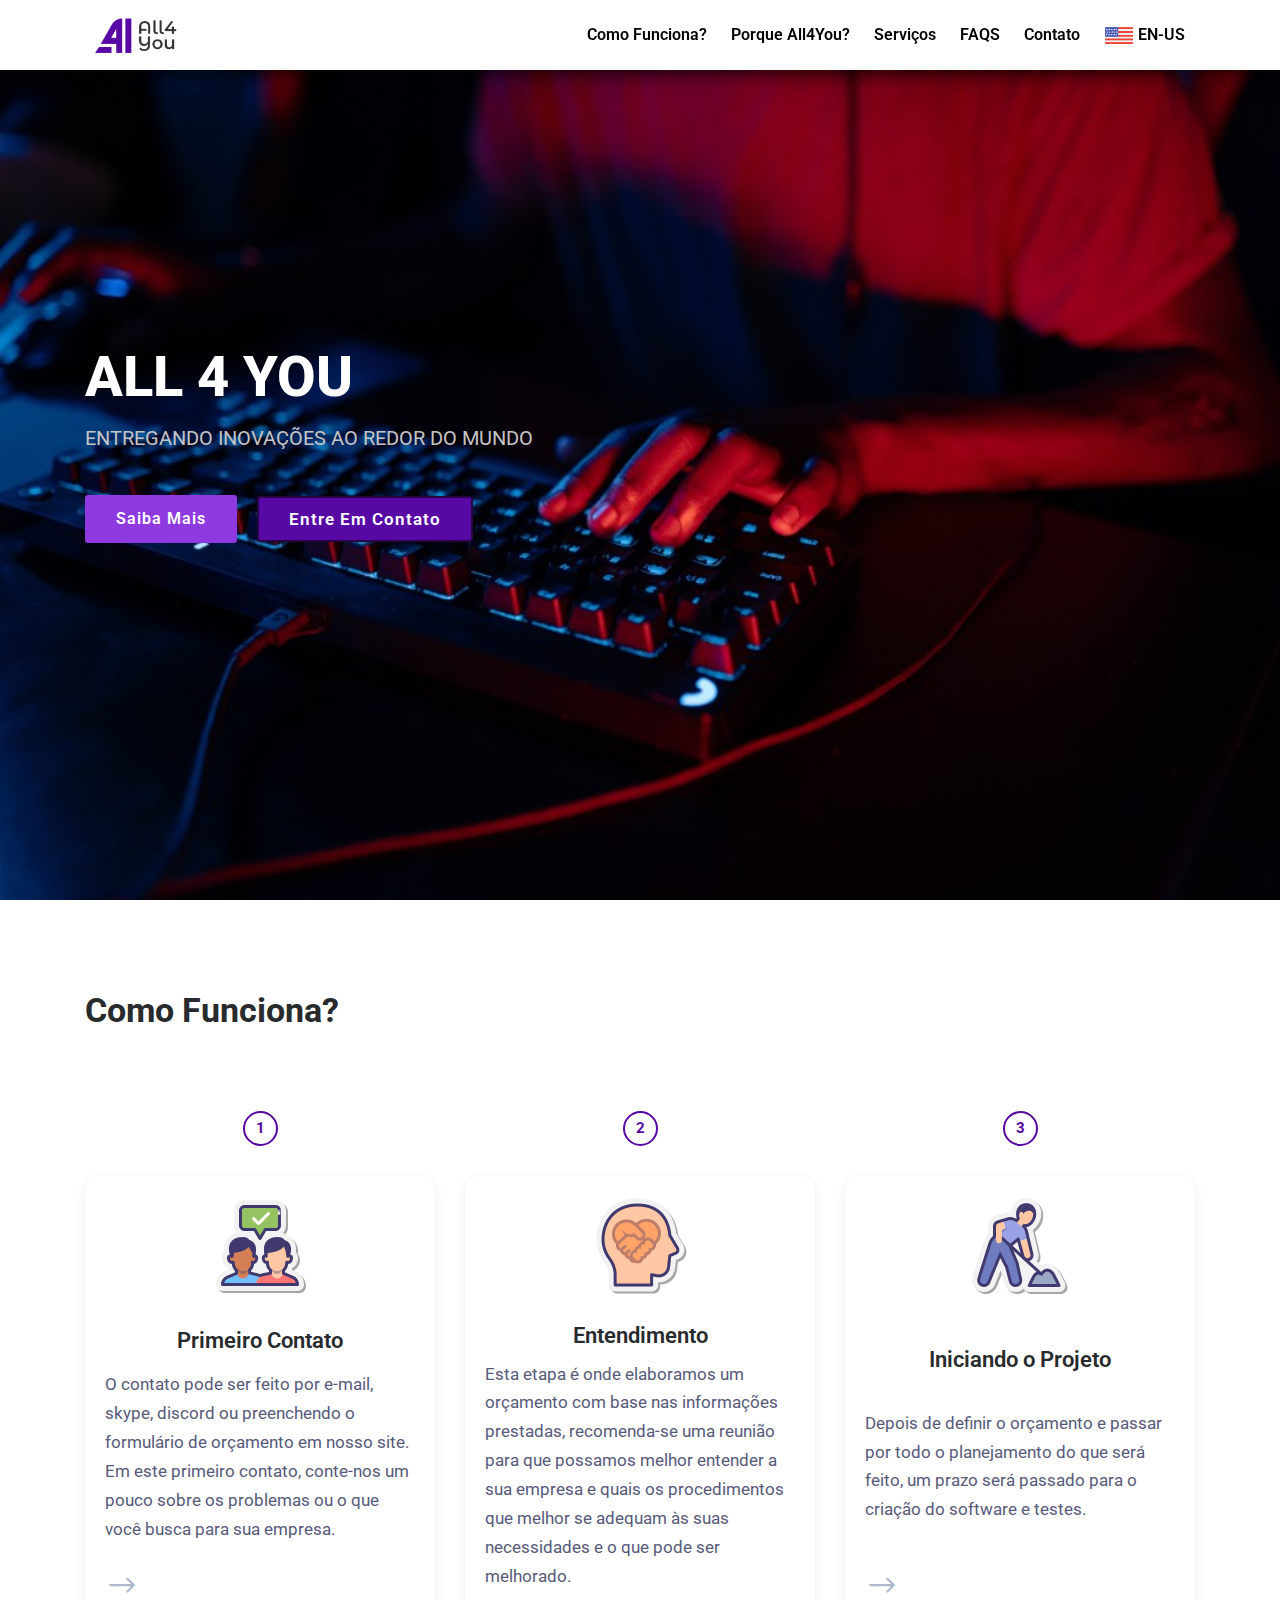
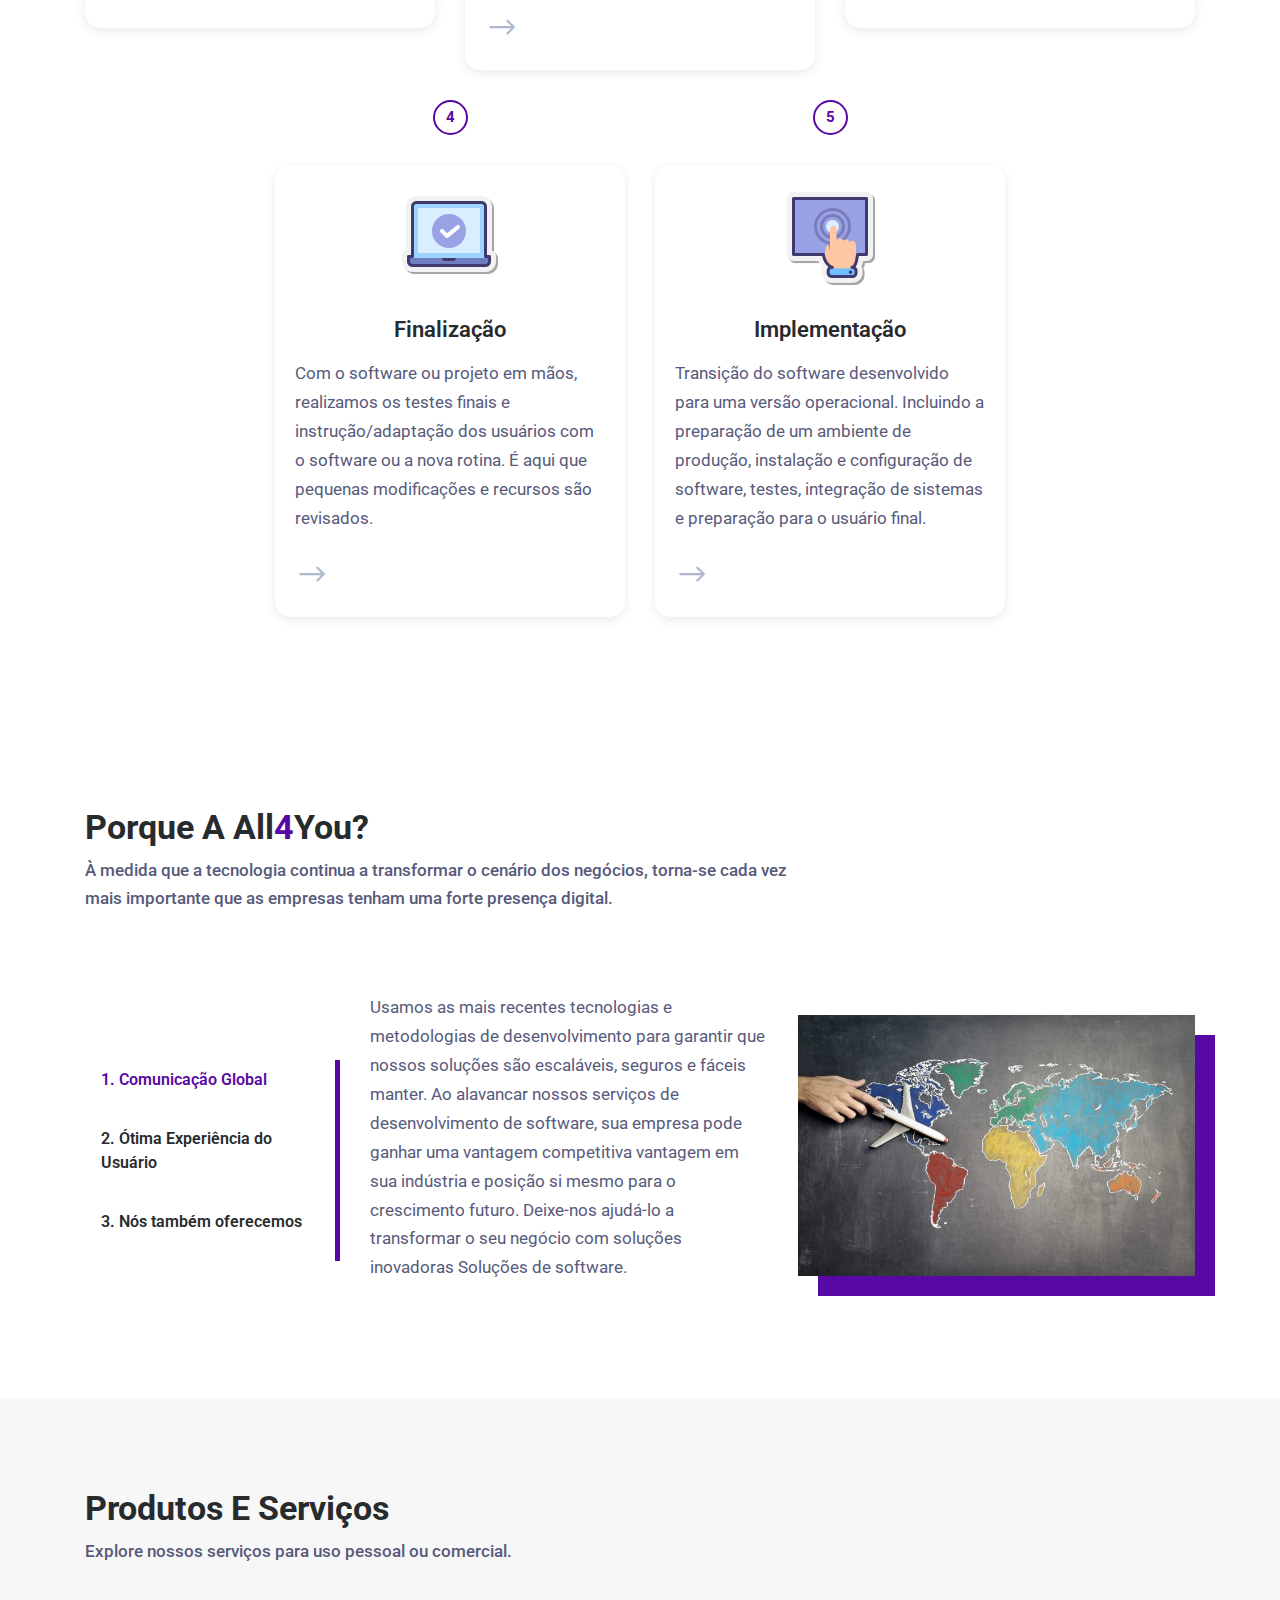
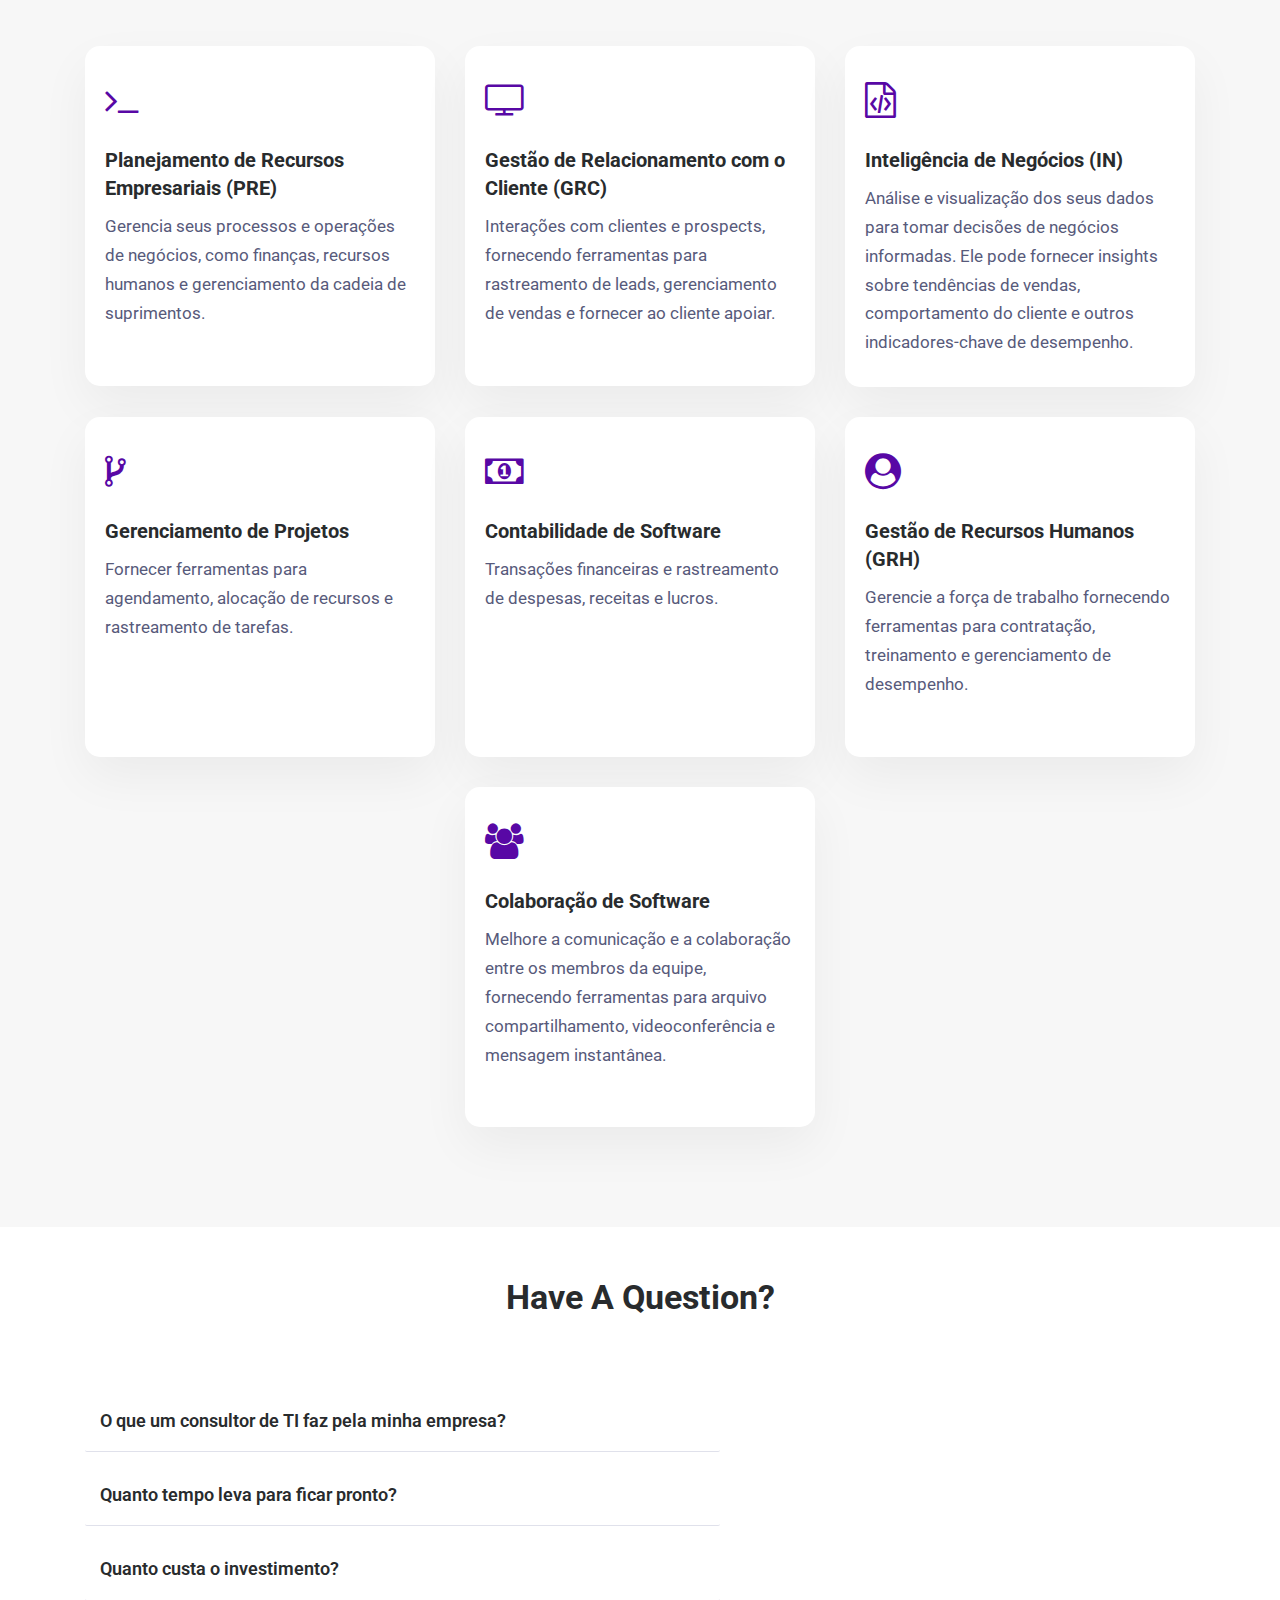
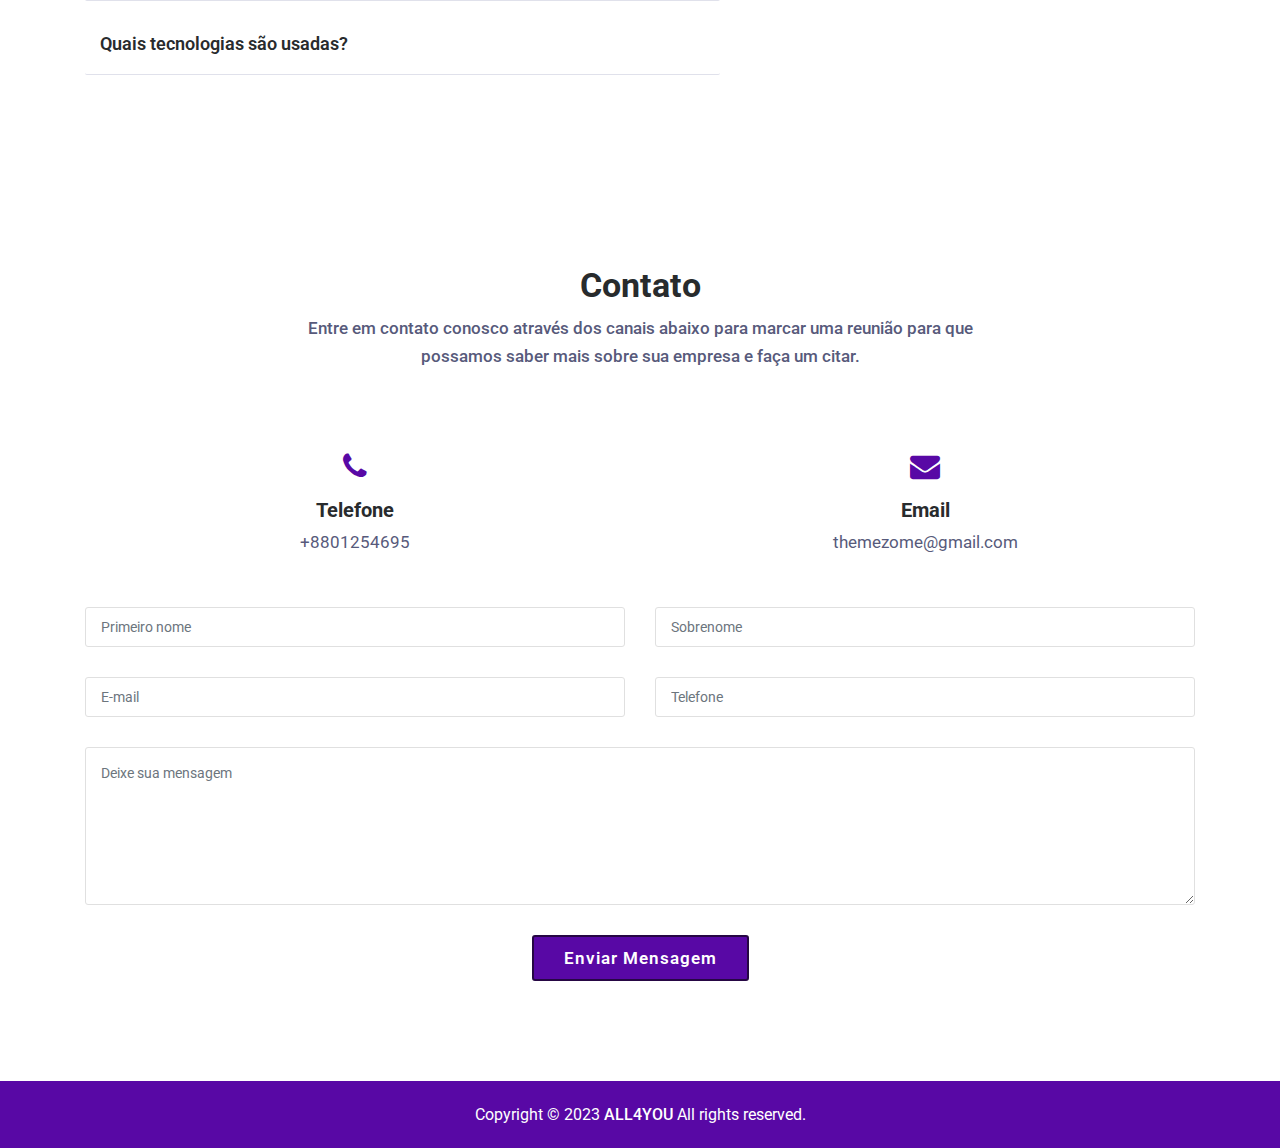
==== commit 78399d46: "tradução" ====
--- a/index-pt.html
+++ b/index-pt.html
@@ -2,11 +2,34 @@
 <html lang="en">
 
 <head>
+    <!-- meta -->
+    <meta charset="utf-8">
+    <meta http-equiv="X-UA-Compatible" content="IE=edge">
+    <meta name="viewport" content="width=device-width, initial-scale=1.0">
+    <meta name="description" content="CTD - LIMITED | Delivering Innovations Around The World">
+    <meta name="keywords"
+        content="Apps, Software, technology, landing page, business, responsive, onepage, corporate, clean">
+    <meta name="author" content="CTD - LIMITED">
+    <meta property="og:title" content="Delivering Innovations Around The World" />
+    <meta property="og:image" content="./img/core-img/og-compartilhamento.jpeg" />
+    <meta property="og:image:width" content="720" />
+    <meta property="og:image:height" content="480" />
+
+    <!-- Configuração -->
     <meta charset="UTF-8">
     <meta name="description" content="">
     <meta http-equiv="X-UA-Compatible" content="IE=edge">
     <meta name="viewport" content="width=device-width, initial-scale=1, shrink-to-fit=no">
 
+
+    <!-- CSS -->
+    <link rel="stylesheet" href="css/bootstrap.min.css">
+    <link rel="stylesheet" href="css/animate.css">
+    <link rel="stylesheet" href="css/default-assets/classy-nav.css">
+    <link rel="stylesheet" href="css/default-assets/spliting.css">
+    <link rel="stylesheet" href="css/font-awesome.min.css">
+    <link rel="stylesheet" href="css/material-design-iconic-font.min.css">
+    <link rel="stylesheet" href="css/style.css">
 
     <!-- fonts -->
     <link rel="preconnect" href="https://fonts.googleapis.com">
@@ -15,10 +38,10 @@
         rel="stylesheet">
 
     <!-- Title -->
-    <title>ALL 4 YOU - DELIVERING INNOVATIONS AROUND THE WORLD</title>
+    <title>ALL 4 YOU - ENTREGANDO INOVAÇÕES AO REDOR DO MUNDO</title>
 
     <!-- Favicon -->
-    <link rel="icon" href="img/core-img/favicon.png">
+    <link rel="shortcut icon" href="img/core-img/favicon.png" type="image/x-icon">
 
     <!-- Stylesheet -->
     <link rel="stylesheet" href="style.css">
@@ -79,7 +102,9 @@
                 <nav class="classy-navbar justify-content-between" id="onitaNav">
 
                     <!-- Logo -->
-                    <a class="nav-brand" href="./index.html"><img src="img/core-img/" alt=""></a>
+                    <a class="nav-brand" href="./index.html">
+                        <img loading="lazy" src="img/bg-img/logo-all4u.png" alt="Logo da empresa" height="55px">
+                    </a>
 
                     <!-- Navbar Toggler -->
                     <div class="classy-navbar-toggler">
@@ -95,15 +120,13 @@
                         <!-- Nav Start -->
                         <div class="classynav">
                             <ul id="nav">
-                                <li><a href="#home">Home</a></li>
-                                <li><a href="#work">Work</a></li>
-                                <li><a href="#about">About</a></li>
-                                <li><a href="#mention">Mentions</a></li>
-                                <li><a href="#team">Team</a></li>
-                                <li><a href="#blog">Blog</a></li>
-                                <li><a href="#contact">Contact</a></li>
-                                <li><a href="./index.html"><img src="img/core-img/us-flag.png"
-                                            alt="Bandeira do BRasil"> EN-US</a></li>
+                                <li><a href="#work">Como Funciona?</a></li>
+                                <li><a href="#why-us">Porque All4You?</a></li>
+                                <li><a href="#services">Serviços</a></li>
+                                <li><a href="#faqs">FAQS</a></li>
+                                <li><a href="#contact">Contato</a></li>
+                                <li><a href="./index.html"><img loading="lazy" src="img/core-img/us-flag.png"
+                                            alt="Bandeira do EUA" height="30px"> EN-US</a></li>
                             </ul>
                         </div>
                         <!-- Nav End -->
@@ -116,32 +139,17 @@
 
     <!-- Welcome Area Start -->
     <section class="welcome-area new-version" id="home">
-        <div class="welcome-animation">
-            <div class="square-shape"></div>
-            <div class="bubble wb-two d-none d-md-block"></div>
-            <div class="bubble b_three"></div>
-            <div class="bubble b_four d-none d-sm-block"></div>
-            <div class="square-shape1 d-none d-sm-block"></div>
-            <div class="bubble b_six d-none d-sm-block"></div>
-            <div class="triangle-shape2 d-none d-sm-block"></div>
-        </div>
         <div class="container h-100">
             <div class="row h-100 align-items-center">
                 <!-- Welcome Text -->
                 <div class="col-md-6">
                     <div class="welcome-text-new-2">
                         <h2 data-animation="fadeInDown" data-delay="900ms">ALL 4 YOU</h2>
-                        <p data-animation="fadeInDown" data-delay="400ms">DELIVERING INNOVATIONS AROUND THE WORLD</p>
+                        <p data-animation="fadeInDown" data-delay="400ms">ENTREGANDO INOVAÇÕES AO REDOR DO MUNDO</p>
                         <div class="hero-btn-group mt-30" data-animation="fadeInDown" data-delay="90ms">
-                            <a href="#" class="slide-vertical btn onita-btn-2 mr-3 mb-3" data-splitting>Learn More</a>
-                            <a href="#" class="slide-vertical btn onita-btn mb-3" data-splitting>Contact Us</a>
-                        </div>
-                    </div>
-                </div>
-
-                <div class="col-md-6">
-                    <div class="welcome-image new-version-2 text-center">
-                        <img src="img/bg-img/w-1.png" alt="">
+                            <a href="#work" class="slide-vertical btn onita-btn-2 mr-3 mb-3" data-splitting>Saiba mais</a>
+                            <a href="#contact" class="slide-vertical btn onita-btn mb-3" data-splitting>Entre em Contato</a>
+                        </div>
                     </div>
                 </div>
             </div>
@@ -156,7 +164,7 @@
                 <div class="col-lg-8">
                     <!-- Heading Title -->
                     <div class="heading-title">
-                        <h2>How does it work?</h2>
+                        <h2>Como Funciona?</h2>
                     </div>
                 </div>
             </div>
@@ -170,14 +178,15 @@
                         <div class="single-feature-area mt-30">
                             <!-- Icon -->
                             <div class="about-icon">
-                                <img src="img/bg-img/first-contact.png" alt="">
-                            </div>
-                            <h4><a href="#">First Contact</a></h4>
-                            <p class="mb-0">Contact can be made by email, skype, discord or by filling out the quote
-                                form on our website. In this first contact,
-                                tell us a little about the problems or what you are looking for for your company.</p>
+                                <img loading="lazy" src="img/bg-img/first-contact.png" alt="Imagem Ilustrativa">
+                            </div>
+                            <h4>Primeiro Contato</h4>
+                            <p class="mb-0">O contato pode ser feito por e-mail, skype, discord ou preenchendo o formulário de orçamento em
+                            nosso site. Em
+                            este primeiro contato,
+                            conte-nos um pouco sobre os problemas ou o que você busca para sua empresa.</p>
                             <div class="derection-icon">
-                                <a href="#"><i class="arrow_right"></i></a>
+                                <i class="arrow_right"></i>
                             </div>
                         </div>
                     </div>
@@ -191,15 +200,16 @@
                         <div class="single-feature-area mt-30">
                             <!-- Icon -->
                             <div class="about-icon">
-                                <img src="img/bg-img/understanding.png" alt="">
-                            </div>
-                            <h4><a href="#">Understanding</a></h4>
-                            <p class="mb-0">This stage is where we prepare a budget based on the information given, a
-                                meeting is recommended so that we can better
-                                understand your company and which procedures best fit your needs and what can be
-                                improved.</p>
+                                <img loading="lazy" src="img/bg-img/understanding.png" alt="Imagem Ilustrativa">
+                            </div>
+                            <h4>Entendimento</h4>
+                            <p class="mb-0">Esta etapa é onde elaboramos um orçamento com base nas informações prestadas, recomenda-se uma
+                            reunião
+                            para que possamos melhor
+                            entender a sua empresa e quais os procedimentos que melhor se adequam às suas necessidades e o
+                            que pode ser melhorado.</p>
                             <div class="derection-icon">
-                                <a href="#"><i class="arrow_right"></i></a>
+                                <i class="arrow_right"></i>
                             </div>
                         </div>
                     </div>
@@ -213,14 +223,14 @@
                         <div class="single-feature-area mt-30">
                             <!-- Icon -->
                             <div class="about-icon">
-                                <img src="img/bg-img/start-project.png" alt="">
-                            </div>
-                            <h4><a href="#">Starting the Project</a></h4>
-                            <p class="mb-0">After defining the budget and going through all the planning of what will be
-                                done, a deadline will be passed for the
-                                creation of the software and tests.</p>
+                                <img loading="lazy" src="img/bg-img/start-project.png" alt="Imagem Ilustrativa">
+                            </div>
+                            <h4>Iniciando o Projeto</h4>
+                            <p class="mb-0">Depois de definir o orçamento e passar por todo o planejamento do que será feito, um prazo
+                            será passado para o
+                            criação do software e testes.</p>
                             <div class="derection-icon">
-                                <a href="#"><i class="arrow_right"></i></a>
+                                <i class="arrow_right"></i>
                             </div>
                         </div>
                     </div>
@@ -233,14 +243,15 @@
                         <div class="single-feature-area mt-30">
                             <!-- Icon -->
                             <div class="about-icon">
-                                <img src="img/bg-img/finalization.png" alt="">
-                            </div>
-                            <h4><a href="#">Finalization</a></h4>
-                            <p class="mb-0">With the software or project in hand, we carry out the final tests and
-                                instruction/adaptation of users with the software
-                                or the new routine. This is where minor modifications and features are reviewed.</p>
+                                <img loading="lazy" src="img/bg-img/finalization.png" alt="Imagem Ilustrativa">
+                            </div>
+                            <h4>Finalização</h4>
+                            <p class="mb-0">Com o software ou projeto em mãos, realizamos os testes finais e instrução/adaptação dos
+                            usuários com o software
+                            ou a nova rotina.
+                            É aqui que pequenas modificações e recursos são revisados.</p>
                             <div class="derection-icon">
-                                <a href="#"><i class="arrow_right"></i></a>
+                                <i class="arrow_right"></i>
                             </div>
                         </div>
                     </div>
@@ -253,15 +264,15 @@
                         <div class="single-feature-area mt-30">
                             <!-- Icon -->
                             <div class="about-icon">
-                                <img src="img/bg-img/implamentation.png" alt="">
-                            </div>
-                            <h4><a href="#">Implementation</a></h4>
-                            <p class="mb-0">Transition of the software developed to an operational version. Including
-                                the preparation of a production environment,
-                                installation and configuration of software, testing, system integration and preparation
-                                for the end user.</p>
+                                <img loading="lazy" src="img/bg-img/implamentation.png" alt="Imagem Ilustrativa">
+                            </div>
+                            <h4>Implementação</h4>
+                            <p class="mb-0">Transição do software desenvolvido para uma versão operacional. Incluindo a preparação de um
+                            ambiente de produção,
+                            instalação e configuração de software, testes, integração de sistemas e preparação para o
+                            usuário final.</p>
                             <div class="derection-icon">
-                                <a href="#"><i class="arrow_right"></i></a>
+                                <i class="arrow_right"></i>
                             </div>
                         </div>
                     </div>
@@ -272,21 +283,17 @@
     <!--How does it work End -->
 
     <!-- Why choose Us -->
-    <section class="we-grow-brand-area section-padding-90-50" id="mention">
+    <section class="we-grow-brand-area section-padding-90-50" id="why-us">
         <div class="container">
             <div class="row">
                 <div class="col-lg-8">
                     <!-- Heading Title -->
                     <div class="heading-title">
-                        <h2>Why Choose Us?</h2>
+                        <h2>Porque a All<span class="all4you-detalhe">4</span>You?</h2>
                         <p>
-                            These software solutions are widely used by companies to improve their operations,
-                            streamline
-                            processes, and increase
-                            efficiency. However, the specific software needs of a company will depend on its size,
-                            industry, and
-                            specific business
-                            needs.
+                        À medida que a tecnologia continua a transformar o cenário dos negócios, torna-se cada
+                        vez mais importante que as
+                        empresas tenham uma forte presença digital.
                         </p>
                     </div>
                 </div>
@@ -300,17 +307,17 @@
                         <ul class="nav nav-tabs mb-10" id="myTab" role="tablist">
                             <li class="nav-item">
                                 <a class="nav-link active mb-20" id="Wallet-tab" data-toggle="tab" href="#step-one"
-                                    role="tab" aria-controls="step-one" aria-expanded="true">1. Global Communication</a>
+                                    role="tab" aria-controls="step-one" aria-expanded="true">1. Comunicação Global</a>
                             </li>
                             <!-- Nav Item -->
                             <li class="nav-item">
                                 <a class="nav-link mb-20" id="coin-tab" data-toggle="tab" href="#step-two" role="tab"
-                                    aria-controls="step-two" aria-expanded="true">2. Great User Experience</a>
+                                    aria-controls="step-two" aria-expanded="true">2. Ótima Experiência do Usuário</a>
                             </li>
                             <!-- Nav Item -->
                             <li class="nav-item">
                                 <a class="nav-link mb-20" id="buy-tab" data-toggle="tab" href="#step-three" role="tab"
-                                    aria-controls="step-three" aria-expanded="true">3. We also offer services for</a>
+                                    aria-controls="step-three" aria-expanded="true">3. Nós também oferecemos</a>
                             </li>
                         </ul>
                     </div>
@@ -325,20 +332,25 @@
                             <div class="single-tab-content">
                                 <div class="row align-items-center">
                                     <div class="col-md-6 mb-50-xs">
-                                        <p>We use the latest technologies and development methodologies to ensure that
-                                            our solutions are scalable, secure, and easy
-                                            to maintain. By leveraging our software development services, your company
-                                            can gain a competitive edge in your industry
-                                            and position itself for future growth. Let us help you transform your
-                                            business with innovative software solutions.</p>
-
-                                        <a class="btn onita-btn mt-20" href="#">Learn more</a>
+                                        <p>Usamos as mais recentes tecnologias e metodologias de desenvolvimento para garantir
+                                        que nossos
+                                        soluções
+                                        são escaláveis, seguros e fáceis
+                                        manter.
+                                        Ao alavancar nossos serviços de desenvolvimento de software, sua empresa pode ganhar
+                                        uma vantagem competitiva
+                                        vantagem em sua indústria e posição
+                                        si mesmo para o crescimento futuro. Deixe-nos ajudá-lo a transformar o seu negócio
+                                        com soluções inovadoras
+                                        Soluções de software.</p>
+
                                     </div>
 
                                     <div class="col-md-6">
                                         <div class="grow-brand-image-area">
                                             <div class="grow-brand-thumb">
-                                                <img src="img/bg-img/global-communication.jpg" alt="">
+                                                <img loading="lazy" src="img/bg-img/global-communication.jpg"
+                                                    alt="Imagem ilustrativar do mapa mundi">
                                             </div>
                                             <div class="bg-overlay-brand"></div>
                                         </div>
@@ -354,17 +366,17 @@
                                     <div class="col-md-6">
                                         <div class="grow-brand-image-area mb-50-xs">
                                             <div class="grow-brand-thumb">
-                                                <img src="img/bg-img/user-experience.jpg" alt="">
+                                                <img loading="lazy" src="img/bg-img/user-experience.jpg"
+                                                    alt="Imagem Ilustrativa de um homem no computador">
                                             </div>
                                         </div>
                                     </div>
                                     <div class="col-md-6">
-                                        <p>We have a team of experienced developers who can design and build custom
-                                            software solutions to help your company
-                                            streamline processes, increase efficiency, and improve customer engagement.
+                                        <p>Temos uma equipe de desenvolvedores experientes que podem projetar e criar soluções de software personalizadas para
+                                        ajudar sua empresa a otimizar processos, aumentar a eficiência e melhorar o envolvimento do cliente.
                                         </p>
 
-                                        <a class="btn onita-btn mt-20" href="#">Learn more</a>
+                                        <a class="btn onita-btn mt-20" href="#services">Saiba mais</a>
                                     </div>
                                 </div>
                             </div>
@@ -380,9 +392,10 @@
                                             <!-- Service Text -->
                                             <div class="single-grow-text-info">
                                                 <div class="grow-icon">
-                                                    <img src="img/bg-img/firewall-icon.png" alt="">
+                                                    <img loading="lazy" src="img/bg-img/firewall-icon.png"
+                                                        alt="Imagem Ilustrativa">
                                                 </div>
-                                                <p class="mb-10 mt-20">Firewall services with specialized partnership
+                                                <p class="mb-10 mt-20">Serviços de firewall com parceria especializada
                                                 </p>
 
                                             </div>
@@ -395,9 +408,10 @@
                                             <!-- Service Text -->
                                             <div class="single-grow-text-info">
                                                 <div class="grow-icon">
-                                                    <img src="img/bg-img/database-icon.png" alt="">
+                                                    <img loading="lazy" src="img/bg-img/database-icon.png"
+                                                        alt="Imagem Ilustrativa">
                                                 </div>
-                                                <p class="mb-10 mt-20">Automated Database BKP</p>
+                                                <p class="mb-10 mt-20"banco de dados <br>automatizado BKP</p>
 
                                             </div>
                                         </div>
@@ -409,9 +423,10 @@
                                             <!-- Service Text -->
                                             <div class="single-grow-text-info">
                                                 <div class="grow-icon">
-                                                    <img src="img/bg-img/migration-icon.png" alt="">
+                                                    <img loading="lazy" src="img/bg-img/migration-icon.png"
+                                                        alt="Imagem Ilustrativa">
                                                 </div>
-                                                <p class="mb-10 mt-20">Platform Migration</p>
+                                                <p class="mb-10 mt-20">Migração de plataforma</p>
                                             </div>
                                         </div>
                                     </div>
@@ -422,9 +437,10 @@
                                             <!-- Service Text -->
                                             <div class="single-grow-text-info">
                                                 <div class="grow-icon">
-                                                    <img src="img/bg-img/fratures-icon.png" alt="">
+                                                    <img loading="lazy" src="img/bg-img/fratures-icon.png"
+                                                        alt="Imagem Ilustrativa">
                                                 </div>
-                                                <p class="mb-10 mt-20">Adding new features to your software/application
+                                                <p class="mb-10 mt-20">Adicionar novos recursos ao seu software/aplicativo
                                                 </p>
 
                                             </div>
@@ -442,16 +458,14 @@
     <!--Why choose Us? End -->
 
     <!--Products and Services Start -->
-    <section class="our-service-area bg-gray section-padding-90-70">
+    <section class="our-service-area bg-gray section-padding-90-70" id="services">
         <div class="container">
             <div class="row">
                 <div class="col-lg-8">
                     <!-- Heading Title -->
                     <div class="heading-title">
-                        <h2>Products and services</h2>
-                        <p>Cras luctus blandit sapien eget varius. Ut egestas justo faucibus laoreet fringilla.
-                            Pellentesque dictum, massa ut consequat euismod, tortor diam cursus nulla, a rhoncus justo
-                            mi ut diamExplore our services for personal or business use.</p>
+                        <h2>Produtos e Serviços</h2>
+                        <p>Explore nossos serviços para uso pessoal ou comercial.</p>
                     </div>
                 </div>
             </div>
@@ -468,11 +482,9 @@
                             <div class="service-icon">
                                 <i class="fa fa-terminal" aria-hidden="true"></i>
                             </div>
-                            <h5>Enterprise Resource Planning (ERP)</h5>
-                            <p class="mb-0">Helps companies manage their business processes and operations by
-                                integrating different
-                                areas of the organization, such
-                                as finance, human resources, and supply chain management.</p>
+                            <h5>Planejamento de Recursos Empresariais (PRE)</h5>
+                            <p class="mb-0">Gerencia seus processos e operações de negócios, como finanças, recursos humanos e gerenciamento
+                            da cadeia de suprimentos.</p>
                         </div>
                     </div>
                 </div>
@@ -488,11 +500,10 @@
                             <div class="service-icon">
                                 <i class="fa fa-television" aria-hidden="true"></i>
                             </div>
-                            <h5>Customer Relationship Management (CRM)</h5>
+                            <h5>Gestão de Relacionamento com o Cliente (GRC)</h5>
                             <p class="mb-0">
-                                Interactions with customers and prospects by providing tools for tracking leads,
-                                managing sales, and providing customer
-                                support.
+                                Interações com clientes e prospects, fornecendo ferramentas para rastreamento de leads,
+                                gerenciamento de vendas e fornecer ao cliente apoiar.
                             </p>
                         </div>
                     </div>
@@ -509,11 +520,11 @@
                             <div class="service-icon">
                                 <i class="fa fa-file-code-o" aria-hidden="true"></i>
                             </div>
-                            <h5>Business Intelligence (BI)</h5>
+                            <h5>Inteligência de Negócios (IN)</h5>
                             <p class="mb-0">
-                                Analyze and visualize their data to make informed business decisions. It can provide
-                                insights into sales trends,
-                                customer behavior, and other key performance indicators.
+                                Análise e visualização dos seus dados para tomar decisões de negócios informadas. Ele pode
+                                fornecer insights sobre tendências de vendas, comportamento do cliente e outros
+                                indicadores-chave de desempenho.
                             </p>
                         </div>
                     </div>
@@ -530,8 +541,8 @@
                             <div class="service-icon">
                                 <i class="fa fa-code-fork" aria-hidden="true"></i>
                             </div>
-                            <h5>Project Management</h5>
-                            <p class="mb-0">Providing tools for scheduling, resource allocation, and task tracking.</p>
+                            <h5>Gerenciamento de Projetos</h5>
+                            <p class="mb-0">Fornecer ferramentas para agendamento, alocação de recursos e rastreamento de tarefas.</p>
                         </div>
                     </div>
                 </div>
@@ -547,9 +558,9 @@
                             <div class="service-icon">
                                 <i class="fa fa-money" aria-hidden="true"></i>
                             </div>
-                            <h5>Accounting software</h5>
+                            <h5>Contabilidade de Software</h5>
                             <p class="mb-0">
-                                Financial transactions and track expenses, revenue, and profits.
+                            Transações financeiras e rastreamento de despesas, receitas e lucros.
                             </p>
                         </div>
                     </div>
@@ -566,9 +577,10 @@
                             <div class="service-icon">
                                 <i class="fa fa-user-circle" aria-hidden="true"></i>
                             </div>
-                            <h5>Human Resource Management (HRM)</h5>
+                            <h5>Gestão de Recursos Humanos (GRH)</h5>
                             <p class="mb-0">
-                                Manage workforce by providing tools for hiring, training, and performance management.
+                                Gerencie a força de trabalho fornecendo ferramentas para contratação, treinamento e gerenciamento
+                                de desempenho.
                             </p>
                         </div>
                     </div>
@@ -584,11 +596,10 @@
                             <div class="service-icon">
                                 <i class="fa fa-group" aria-hidden="true"></i>
                             </div>
-                            <h5>Collaboration software</h5>
+                            <h5>Colaboração de Software</h5>
                             <p class="mb-0">
-                                Improve communication and collaboration among team members by providing tools for file
-                                sharing, video conferencing, and
-                                instant messaging.
+                                Melhore a comunicação e a colaboração entre os membros da equipe, fornecendo ferramentas para
+                                arquivo compartilhamento, videoconferência e mensagem instantânea.
                             </p>
                         </div>
                     </div>
@@ -599,7 +610,7 @@
     <!-- Products and Services End -->
 
     <!-- Have Any question area Start -->
-    <section class="have-any-question-area section-padding-0-50">
+    <section class="have-any-question-area section-padding-0-50" id="faqs">
         <div class="container">
             <div class="row justify-content-center">
                 <div class="col-lg-8">
@@ -620,8 +631,7 @@
                                         <a class="collapsed" data-toggle="collapse" data-parent="#crypto-accordion-1"
                                             href="#crypto-accordion-panel-1" aria-expanded="false"
                                             aria-controls="crypto-accordion-panel-1">
-                                            What an IT Consultant Does
-                                            for my company?
+                                            O que um consultor de TI faz pela minha empresa?
                                         </a>
                                     </h4>
                                 </div>
@@ -629,20 +639,27 @@
                                     aria-labelledby="crypto-accordion-heading-1" aria-expanded="false">
                                     <div class="accordion-content">
                                         <p>
-                                            An IT consultant is a professional who provides expert advice to companies
-                                            on how to optimize their information
-                                            technology systems and infrastructure. They have specialized knowledge and
-                                            expertise in various areas of IT, including
-                                            software development, cybersecurity, cloud computing, and data analytics. IT
-                                            consultants work closely with their clients
-                                            to assess their IT needs, identify areas for improvement, and recommend
-                                            solutions that align with their business goals
-                                            and budget. They may also provide ongoing support and maintenance to ensure
-                                            that the IT systems are functioning properly
-                                            and meeting the company's needs. Overall, the role of an IT consultant is to
-                                            help companies leverage technology to
-                                            improve their operations, increase efficiency, and gain a competitive edge
-                                            in their industry.
+                                            Um consultor de TI é um profissional que fornece consultoria especializada para
+                                            empresas sobre como
+                                            otimizar suas informações
+                                            sistemas de tecnologia e infraestrutura. Eles têm conhecimento especializado e
+                                            experiência
+                                            em diversas áreas de TI, incluindo
+                                            desenvolvimento de software, segurança cibernética, computação em nuvem e análise de
+                                            dados. ISTO
+                                            consultores trabalham em estreita colaboração com seus clientes
+                                            para avaliar suas necessidades de TI, identificar áreas de melhoria e recomendar
+                                            soluções
+                                            que se alinham com seus objetivos de negócios
+                                            e orçamento. Eles também podem fornecer suporte e manutenção contínuos para garantir
+                                            que o
+                                            Os sistemas de TI estão funcionando corretamente
+                                            e atender às necessidades da empresa. No geral, o papel de um consultor de TI é
+                                            ajudar
+                                            as empresas utilizam a tecnologia para
+                                            melhorar suas operações, aumentar a eficiência e obter uma vantagem competitiva em
+                                            seus
+                                            indústria.
                                         </p>
                                     </div>
                                 </div>
@@ -653,7 +670,7 @@
                                         <a class="collapsed" data-toggle="collapse" data-parent="#crypto-accordion-1"
                                             href="#crypto-accordion-collapse-2" aria-expanded="false"
                                             aria-controls="crypto-accordion-collapse-2">
-                                            How long does it take to be ready?
+                                        Quanto tempo leva para ficar pronto?
                                         </a>
                                     </h4>
                                 </div>
@@ -661,10 +678,11 @@
                                     role="tabpanel" aria-labelledby="crypto-accordion-heading-2" aria-expanded="false">
                                     <div class="accordion-content">
                                         <p>
-                                            Our Software solutions can take from days to months to deliver, it's going
-                                            to depend heavily on the type of project and
-                                            scope and availability of resources, please get in touch for an estimation
-                                            on delivery time.
+                                            Nossas soluções de Software podem levar de dias a meses para serem entregues, vai
+                                            depender
+                                            fortemente no tipo de projeto e
+                                            escopo e disponibilidade de recursos, entre em contato para um orçamento
+                                            prazo de entrega.
                                         </p>
                                     </div>
                                 </div>
@@ -675,7 +693,7 @@
                                         <a class="" data-toggle="collapse" data-parent="#crypto-accordion-1"
                                             href="#crypto-accordion-collapse-3" aria-expanded="true"
                                             aria-controls="crypto-accordion-collapse-3">
-                                            How much does the investment cost?
+                                            Quanto custa o investimento?
                                         </a>
                                     </h4>
                                 </div>
@@ -683,10 +701,10 @@
                                     role="tabpanel" aria-labelledby="crypto-accordion-heading-3" aria-expanded="true">
                                     <div class="accordion-content">
                                         <p>
-                                            Since each software project is unique, we price each project based on its
-                                            complexity, scope, and delivery date
-                                            requirements. Please contact us for a personalized assessment of your
-                                            project.
+                                            Como cada projeto de software é único, precificamos cada projeto com base em sua
+                                            complexidade, escopo e data de entrega
+                                            requisitos. Entre em contato conosco para uma avaliação personalizada do seu
+                                            projeto.
                                         </p>
                                     </div>
                                 </div>
@@ -697,7 +715,7 @@
                                         <a class="" data-toggle="collapse" data-parent="#crypto-accordion-1"
                                             href="#crypto-accordion-collapse-4" aria-expanded="true"
                                             aria-controls="crypto-accordion-collapse-4">
-                                            What technologies are used?
+                                            Quais tecnologias são usadas?
                                         </a>
                                     </h4>
                                 </div>
@@ -705,12 +723,13 @@
                                     role="tabpanel" aria-labelledby="crypto-accordion-heading-4" aria-expanded="true">
                                     <div class="accordion-content">
                                         <p>
-                                            We have experience with several front-end and back-end technologies,
-                                            including but not limited to .NET, Xamarin,
-                                            TypeScript, Python, SQLServer, MySQL, Oracle, Angular and React. Our team of
-                                            experts is always learning and expanding
-                                            their knowledge to stay up-to-date with the latest technologies and trends
-                                            in the industry.
+                                        Temos experiência com várias tecnologias de front-end e back-end, incluindo, mas
+                                        não limitado a .NET, Xamarin,
+                                        TypeScript, Python, SQLServer, MySQL, Oracle, Angular e React. Nossa equipe de
+                                        especialistas está sempre aprendendo e expandindo
+                                        seus conhecimentos para manter-se atualizado com as últimas tecnologias e tendências
+                                        no
+                                        indústria.
                                         </p>
                                     </div>
                                 </div>
@@ -721,7 +740,7 @@
 
                 <div class="col-md-5">
                     <div class="thumb mb-50">
-                        <img src="img/bg-img/5.png" alt="">
+                        <img loading="lazy" src="img/bg-img/5.png" alt="Imagem Ilustrativa de um homem sorrindo">
                     </div>
                 </div>
             </div>
@@ -736,53 +755,42 @@
                 <div class="col-lg-8">
                     <!-- Heading Title -->
                     <div class="heading-title text-center">
-                        <h2>Contact Us</h2>
-                        <p>Get in touch with us through the channels below to set up a meeting so we can learn more
-                            about your company and make a
-                            quote.</p>
+                        <h2>Contato</h2>
+                        <p>Entre em contato conosco através dos canais abaixo para marcar uma reunião para que possamos
+                        saber mais
+                        sobre sua empresa e faça um
+                        citar.</p>
                     </div>
                 </div>
             </div>
 
             <div class="row">
-                <div class="col-md-4">
-                    <div class="contact-information">
+                <article class="col-md-6">
+                    <section class="contact-information">
                         <!-- Single Contact Info -->
                         <div class="single-contact-info text-center mb-50">
-                            <div class="icon">
+                            <figure class="icon">
                                 <i class="fa fa-phone"></i>
-                            </div>
-                            <h5 class="mb-1">Call Us On</h5>
-                            <p class="mb-0">+8801254695</p>
-                        </div>
-                    </div>
-                </div>
-
-                <div class="col-md-4">
-                    <div class="contact-information">
+                            </figure>
+                            <h5 class="mb-1">Telefone</h5>
+                            <p class="mb-0" aria-label="Phone number">+8801254695</p>
+                        </div>
+                    </section>
+                </article>
+
+
+                <article class="col-md-6">
+                    <section class="contact-information">
                         <!-- Single Contact Info -->
                         <div class="single-contact-info text-center mb-50">
-                            <div class="icon">
+                            <figure class="icon">
                                 <i class="fa fa-envelope"></i>
-                            </div>
-                            <h5 class="mb-1">Email Us At</h5>
-                            <p class="mb-0">themezome@gmail.com</p>
-                        </div>
-                    </div>
-                </div>
-
-                <div class="col-md-4">
-                    <div class="contact-information">
-                        <!-- Single Contact Info -->
-                        <div class="single-contact-info text-center mb-50">
-                            <div class="icon">
-                                <i class="fa fa-location-arrow"></i>
-                            </div>
-                            <h5 class="mb-1">Visit Office</h5>
-                            <p class="mb-0">202, Grasselli Street.</p>
-                        </div>
-                    </div>
-                </div>
+                            </figure>
+                            <h5 class="mb-1">Email</h5>
+                            <p class="mb-0" aria-label="Email address">themezome@gmail.com</p>
+                        </div>
+                    </section>
+                </article>
 
                 <div class="col-12">
                     <!-- Contact Form -->
@@ -796,14 +804,14 @@
                                         <div class="col-12 col-lg-6">
                                             <div class="form-group">
                                                 <input type="text" class="form-control mb-30" name="name" id="name"
-                                                    placeholder="First Name" required>
+                                                    placeholder="Primeiro nome" required>
                                             </div>
                                         </div>
                                         <!-- Form Group -->
                                         <div class="col-12 col-lg-6">
                                             <div class="form-group">
                                                 <input type="text" class="form-control mb-30" name="name" id="name-2"
-                                                    placeholder="Last Name" required>
+                                                    placeholder="Sobrenome" required>
                                             </div>
                                         </div>
                                         <!-- Form Group -->
@@ -817,19 +825,19 @@
                                         <div class="col-12 col-lg-6">
                                             <div class="form-group">
                                                 <input type="text" class="form-control mb-30" name="subject"
-                                                    id="subject" placeholder="Your Number">
+                                                    id="subject" placeholder="Telefone">
                                             </div>
                                         </div>
                                         <!-- Form Group -->
                                         <div class="col-12">
                                             <div class="form-group">
                                                 <textarea name="message" class="form-control mb-30" id="message"
-                                                    cols="30" rows="6" placeholder="Your Message *" required></textarea>
+                                                    cols="30" rows="6" placeholder="Deixe sua mensagem" required></textarea>
                                             </div>
                                         </div>
                                         <!-- Button -->
                                         <div class="col-12 text-center">
-                                            <button type="submit" class="btn onita-btn">Send Message</button>
+                                            <button type="submit" class="btn onita-btn">Enviar mensagem</button>
                                         </div>
                                     </div>
                                 </div>
--- a/css/default-assets/classy-nav.css
+++ b/css/default-assets/classy-nav.css
@@ -0,0 +1,448 @@
+/* ----------------------------------------------------------
+:: Template Name: Classy Nav - Responsive Mega Menu Plugins
+:: Author: Designing World
+:: Author URL: https://themeforest.net/user/designing-world/portfolio
+:: Version: 1.1.0
+:: Created: May 16, 2018
+:: Last Updated: Jan 28, 2019
+---------------------------------------------------------- */
+.classy-nav-container {
+  position: relative;
+  z-index: 1;
+  background-color: #ffffff; }
+  .classy-nav-container * {
+    box-sizing: border-box; }
+  .classy-nav-container a {
+    -webkit-transition-duration: 500ms;
+    transition-duration: 500ms;
+    text-decoration: none;
+    outline: none;
+    font-size: 14px;
+    display: inline-block; }
+    .classy-nav-container a:hover, .classy-nav-container a:focus {
+      -webkit-transition-duration: 500ms;
+      transition-duration: 500ms;
+      text-decoration: none;
+      outline: none;
+      font-size: 14px;
+      color: #1abc9c; }
+
+.justify-content-between {
+  -webkit-box-pack: justify;
+  -ms-flex-pack: justify;
+  justify-content: space-between; }
+
+.justify-content-center {
+  -webkit-box-pack: center;
+  -ms-flex-pack: center;
+  justify-content: center; }
+
+.classy-navbar {
+  width: 100%;
+  height: 80px;
+  display: -webkit-box;
+  display: -ms-flexbox;
+  display: flex;
+  -webkit-box-align: center;
+  -ms-flex-align: center;
+  -ms-grid-row-align: center;
+  align-items: center; }
+  .classy-navbar .nav-brand {
+    font-size: 26px;
+    font-weight: 500;
+    color: #232323;
+    display: inline-block;
+    margin-right: 30px; }
+    .classy-navbar .nav-brand:focus, .classy-navbar .nav-brand:hover {
+      font-size: 26px;
+      font-weight: 500; }
+
+.classynav ul li {
+  display: inline-block;
+  clear: both;
+  position: inherit;
+  z-index: 10; }
+  .classynav ul li.cn-dropdown-item {
+    position: relative;
+    z-index: 10; }
+    .classynav ul li.cn-dropdown-item ul li {
+      position: relative;
+      z-index: 10; }
+  .classynav ul li ul li {
+    display: block; }
+    .classynav ul li ul li a {
+      padding: 0 20px; }
+  .classynav ul li a {
+    padding: 0 15px;
+    display: block;
+    height: 40px;
+    font-size: 14px;
+    line-height: 39px; }
+  .classynav ul li .megamenu li a {
+    padding: 0 12px; }
+  .classynav ul li div.single-mega * {
+    width: 100%;
+    max-width: 100%; }
+  .classynav ul li div.single-mega a {
+    height: auto;
+    line-height: 1; }
+
+/* Down Arrow Icon for Megamenu */
+@font-face {
+  font-family: 'classyfonts';
+  src: url("../../fonts/classy-fonts.eot?fftrrv");
+  src: url("../../fonts/classy-fonts.eot?fftrrv#iefix") format("embedded-opentype"), url("../../fonts/classy-fonts.ttf?fftrrv") format("truetype"), url("../../fonts/classy-fonts.woff?fftrrv") format("woff"), url("../../fonts/classy-fonts.svg?fftrrv#classyfonts") format("svg");
+  font-weight: normal;
+  font-style: normal; }
+.icon-classy-nav-down-arrow {
+  font-family: 'classyfonts';
+  speak: none;
+  font-style: normal;
+  font-weight: normal;
+  font-variant: normal;
+  text-transform: none;
+  line-height: 1;
+  -webkit-font-smoothing: antialiased;
+  -moz-osx-font-smoothing: grayscale; }
+
+.icon-classy-nav-down-arrow:before {
+  content: "\e900"; }
+
+.classynav ul li.megamenu-item > a:after,
+.classynav ul li.has-down > a:after {
+  font-family: 'classyfonts';
+  content: "\e900";
+  font-size: 12px;
+  color: #000000;
+  padding-left: 5px;
+  -webkit-transition-duration: 500ms;
+  transition-duration: 500ms; }
+
+.classynav ul li ul li.has-down > a::after {
+  -webkit-transform: rotate(-90deg);
+  transform: rotate(-90deg);
+  position: absolute;
+  top: 2px;
+  right: 10px;
+  z-index: 3; }
+
+/* Dropdown Toggle */
+.dd-trigger {
+  position: absolute;
+  width: 100%;
+  height: 100%;
+  top: 0;
+  left: 0;
+  background-color: transparent;
+  cursor: pointer;
+  z-index: 500;
+  border-radius: 0;
+  display: none; }
+
+/* Close Icon */
+.classycloseIcon {
+  position: absolute;
+  top: 20px;
+  right: 20px;
+  z-index: 12;
+  display: none; }
+  .classycloseIcon .cross-wrap {
+    width: 26px;
+    height: 26px;
+    cursor: pointer;
+    position: relative; }
+    .classycloseIcon .cross-wrap span {
+      position: absolute;
+      display: block;
+      width: 100%;
+      height: 2px;
+      border-radius: 6px;
+      background: #232323; }
+      .classycloseIcon .cross-wrap span.top {
+        top: 12px;
+        left: 0;
+        -webkit-transform: rotate(45deg);
+        transform: rotate(45deg); }
+      .classycloseIcon .cross-wrap span.bottom {
+        bottom: 12px;
+        left: 0;
+        -webkit-transform: rotate(-45deg);
+        transform: rotate(-45deg); }
+
+/* navbarToggler */
+.classy-navbar-toggler {
+  border: none;
+  background-color: transparent;
+  cursor: pointer;
+  display: none; }
+  .classy-navbar-toggler .navbarToggler {
+    display: inline-block;
+    cursor: pointer; }
+    .classy-navbar-toggler .navbarToggler span {
+      position: relative;
+      background-color: #707070;
+      border-radius: 3px;
+      display: block;
+      height: 3px;
+      margin-top: 5px;
+      padding: 0;
+      -webkit-transition-duration: 300ms;
+      transition-duration: 300ms;
+      width: 30px;
+      cursor: pointer; }
+    .classy-navbar-toggler .navbarToggler.active span:nth-of-type(1) {
+      -webkit-transform: rotate3d(0, 0, 1, 45deg);
+      transform: rotate3d(0, 0, 1, 45deg);
+      top: 8px; }
+    .classy-navbar-toggler .navbarToggler.active span:nth-of-type(2) {
+      opacity: 0; }
+    .classy-navbar-toggler .navbarToggler.active span:nth-of-type(3) {
+      -webkit-transform: rotate3d(0, 0, 1, -45deg);
+      transform: rotate3d(0, 0, 1, -45deg);
+      top: -8px; }
+
+.classynav ul li .megamenu {
+  position: absolute;
+  width: 100%;
+  left: 0;
+  top: 100%;
+  background-color: #ffffff;
+  z-index: 200;
+  box-shadow: 0 1px 4px rgba(0, 0, 0, 0.15); }
+  .classynav ul li .megamenu .single-mega.cn-col-5 {
+    width: 20%;
+    float: left;
+    padding: 15px;
+    border-right: 1px solid #f2f4f8; }
+    .classynav ul li .megamenu .single-mega.cn-col-5:last-of-type {
+      border-right: none; }
+  .classynav ul li .megamenu .single-mega.cn-col-4 {
+    width: 25%;
+    float: left;
+    padding: 15px;
+    border-right: 1px solid #f2f4f8; }
+    .classynav ul li .megamenu .single-mega.cn-col-4:last-of-type {
+      border-right: none; }
+  .classynav ul li .megamenu .single-mega.cn-col-3 {
+    width: 33.3333334%;
+    float: left;
+    padding: 15px;
+    border-right: 1px solid #f2f4f8; }
+    .classynav ul li .megamenu .single-mega.cn-col-3:last-of-type {
+      border-right: none; }
+  .classynav ul li .megamenu .single-mega .title {
+    font-size: 14px;
+    border-bottom: 1px solid #f2f4f8;
+    padding: 8px 12px; }
+.classynav ul li .dropdown li a {
+  border-bottom: 1px solid rgba(242, 244, 248, 0.7); }
+.classynav ul li .dropdown li:last-child a {
+  border-bottom: none; }
+.classynav ul li .dropdown li .dropdown li a {
+  border-bottom: 1px solid rgba(242, 244, 248, 0.7); }
+.classynav ul li .dropdown li .dropdown li:last-child a {
+  border-bottom: none; }
+.classynav ul li .dropdown li .dropdown li .dropdown li a {
+  border-bottom: 1px solid rgba(242, 244, 248, 0.7); }
+.classynav ul li .dropdown li .dropdown li .dropdown li:last-child a {
+  border-bottom: none; }
+.classynav ul li .dropdown li .dropdown li .dropdown li .dropdown li a {
+  border-bottom: 1px solid rgba(242, 244, 248, 0.7); }
+.classynav ul li .dropdown li .dropdown li .dropdown li .dropdown li:last-child a {
+  border-bottom: none; }
+.classynav ul li .dropdown li .dropdown li .dropdown li .dropdown li .dropdown li a {
+  border-bottom: 1px solid rgba(242, 244, 248, 0.7); }
+.classynav ul li .dropdown li .dropdown li .dropdown li .dropdown li .dropdown li:last-child a {
+  border-bottom: none; }
+.classynav ul li .dropdown li .dropdown li .dropdown li .dropdown li .dropdown li .dropdown li a {
+  border-bottom: 1px solid rgba(242, 244, 248, 0.7); }
+.classynav ul li .dropdown li .dropdown li .dropdown li .dropdown li .dropdown li .dropdown li:last-child a {
+  border-bottom: none; }
+.classynav ul li .dropdown li .dropdown li .dropdown li .dropdown li .dropdown li .dropdown li .dropdown li a {
+  border-bottom: 1px solid rgba(242, 244, 248, 0.7); }
+.classynav ul li .dropdown li .dropdown li .dropdown li .dropdown li .dropdown li .dropdown li .dropdown li:last-child a {
+  border-bottom: none; }
+.classynav ul li .dropdown li .dropdown li .dropdown li .dropdown li .dropdown li .dropdown li .dropdown li .dropdown li a {
+  border-bottom: 1px solid rgba(242, 244, 248, 0.7); }
+.classynav ul li .dropdown li .dropdown li .dropdown li .dropdown li .dropdown li .dropdown li .dropdown li .dropdown li:last-child a {
+  border-bottom: none; }
+
+/* Desktop Area CSS */
+.breakpoint-off .classynav {
+  display: -webkit-box;
+  display: -ms-flexbox;
+  display: flex;
+  -webkit-box-align: center;
+  -ms-flex-align: center;
+  -ms-grid-row-align: center;
+  align-items: center; }
+.breakpoint-off .classynav ul li .dropdown {
+  width: 180px;
+  position: absolute;
+  background-color: #ffffff;
+  top: 120%;
+  left: 0;
+  z-index: 100;
+  height: auto;
+  box-shadow: 0 1px 5px rgba(0, 0, 0, 0.1);
+  -webkit-transition-duration: 300ms;
+  transition-duration: 300ms;
+  opacity: 0;
+  visibility: hidden;
+  padding: 10px 0; }
+  .breakpoint-off .classynav ul li .dropdown li .dropdown {
+    top: 10px;
+    left: 180px;
+    z-index: 200;
+    opacity: 0;
+    visibility: hidden; }
+.breakpoint-off .classynav ul li .dropdown li .dropdown li .dropdown,
+.breakpoint-off .classynav ul li .dropdown li .dropdown li .dropdown li .dropdown,
+.breakpoint-off .classynav ul li .dropdown li .dropdown li .dropdown li .dropdown li .dropdown,
+.breakpoint-off .classynav ul li .dropdown li .dropdown li .dropdown li .dropdown li .dropdown li .dropdown,
+.breakpoint-off .classynav ul li .dropdown li .dropdown li .dropdown li .dropdown li .dropdown li .dropdown li .dropdown,
+.breakpoint-off .classynav ul li .dropdown li .dropdown li .dropdown li .dropdown li .dropdown li .dropdown li .dropdown li .dropdown,
+.breakpoint-off .classynav ul li .dropdown li .dropdown li .dropdown li .dropdown li .dropdown li .dropdown li .dropdown li .dropdown li .dropdown,
+.breakpoint-off .classynav ul li .dropdown li .dropdown li .dropdown li .dropdown li .dropdown li .dropdown li .dropdown li .dropdown li .dropdown li .dropdown {
+  opacity: 0;
+  visibility: hidden;
+  top: 120%; }
+.breakpoint-off .classynav ul li:hover .dropdown {
+  opacity: 1;
+  visibility: visible;
+  top: 100%; }
+.breakpoint-off .classynav ul li .dropdown li:hover .dropdown,
+.breakpoint-off .classynav ul li .dropdown li .dropdown li:hover .dropdown,
+.breakpoint-off .classynav ul li .dropdown li .dropdown li .dropdown li:hover .dropdown,
+.breakpoint-off .classynav ul li .dropdown li .dropdown li .dropdown li .dropdown li:hover .dropdown,
+.breakpoint-off .classynav ul li .dropdown li .dropdown li .dropdown li .dropdown li .dropdown li:hover .dropdown,
+.breakpoint-off .classynav ul li .dropdown li .dropdown li .dropdown li .dropdown li .dropdown li .dropdown li:hover .dropdown,
+.breakpoint-off .classynav ul li .dropdown li .dropdown li .dropdown li .dropdown li .dropdown li .dropdown li .dropdown li:hover .dropdown,
+.breakpoint-off .classynav ul li .dropdown li .dropdown li .dropdown li .dropdown li .dropdown li .dropdown li .dropdown li .dropdown li:hover .dropdown,
+.breakpoint-off .classynav ul li .dropdown li .dropdown li .dropdown li .dropdown li .dropdown li .dropdown li .dropdown li .dropdown li .dropdown li:hover .dropdown {
+  opacity: 1;
+  visibility: visible;
+  top: -10px; }
+.breakpoint-off .classynav ul li .megamenu {
+  opacity: 0;
+  visibility: hidden;
+  position: absolute;
+  width: 100%;
+  left: 0;
+  top: 120%;
+  background-color: #ffffff;
+  z-index: 200;
+  box-shadow: 0 1px 4px rgba(0, 0, 0, 0.15);
+  -webkit-transition-duration: 300ms;
+  transition-duration: 300ms; }
+.breakpoint-off .classynav ul li.megamenu-item:hover .megamenu, .breakpoint-off .classynav ul li.megamenu-item:focus .megamenu {
+  top: 100%;
+  visibility: visible;
+  opacity: 1; }
+
+/* Mobile/Tablet Nav CSS */
+.breakpoint-on .classycloseIcon {
+  display: block; }
+.breakpoint-on .classy-navbar-toggler {
+  display: block; }
+.breakpoint-on .classy-navbar .classy-menu {
+  background-color: #ffffff;
+  position: fixed;
+  top: 0;
+  left: -340px;
+  z-index: 9999;
+  width: 320px;
+  height: 100%;
+  -webkit-transition-duration: 500ms;
+  transition-duration: 500ms;
+  padding: 0;
+  box-shadow: 0 5px 20px rgba(0, 0, 0, 0.1);
+  display: block;
+  overflow-x: hidden;
+  overflow-y: scroll; }
+  .breakpoint-on .classy-navbar .classy-menu.menu-on {
+    left: 0; }
+.breakpoint-on .classynav ul li {
+  display: block;
+  position: relative;
+  clear: both;
+  z-index: 10; }
+  .breakpoint-on .classynav ul li a {
+    padding: 0 15px;
+    height: 45px;
+    line-height: 45px; }
+  .breakpoint-on .classynav ul li .dropdown {
+    width: 100%;
+    position: relative;
+    top: 0;
+    left: 0;
+    box-shadow: none; }
+    .breakpoint-on .classynav ul li .dropdown li .dropdown {
+      width: 100%;
+      position: relative;
+      top: 0;
+      left: 0; }
+  .breakpoint-on .classynav ul li.megamenu-item {
+    position: relative;
+    z-index: 10; }
+.breakpoint-on .dd-trigger {
+  height: 31px;
+  width: 31px;
+  background-color: #2c3e50;
+  top: 7px;
+  right: 15px;
+  left: auto;
+  display: block;
+  border-radius: 2px; }
+  .breakpoint-on .dd-trigger::after {
+    font-family: 'classyfonts';
+    content: "\e900";
+    font-size: 12px;
+    color: #fff;
+    -webkit-transition-duration: 500ms;
+    transition-duration: 500ms;
+    position: absolute;
+    top: 50%;
+    left: 50%;
+    -webkit-transform: translate(-50%, -50%);
+    transform: translate(-50%, -50%); }
+.breakpoint-on .classynav ul li .dropdown,
+.breakpoint-on .classynav ul li .megamenu {
+  display: none; }
+.breakpoint-on .classynav {
+  padding-top: 80px;
+  margin-bottom: 80px; }
+  .breakpoint-on .classynav ul {
+    -webkit-box-flex: 0;
+    -ms-flex: 0 0 100%;
+    flex: 0 0 100%;
+    max-width: 100%;
+    width: 100%; }
+    .breakpoint-on .classynav ul li .megamenu {
+      position: relative;
+      width: 100%;
+      left: 0;
+      top: 0;
+      z-index: 200;
+      box-shadow: none; }
+      .breakpoint-on .classynav ul li .megamenu .single-mega.cn-col-5,
+      .breakpoint-on .classynav ul li .megamenu .single-mega.cn-col-4,
+      .breakpoint-on .classynav ul li .megamenu .single-mega.cn-col-3 {
+        width: 100%;
+        border-right: none;
+        border-bottom: 1px solid #f2f4f8; }
+.breakpoint-on .classynav > ul > li > a {
+  background-color: #f2f4f8;
+  border-bottom: 1px solid rgba(255, 255, 255, 0.5); }
+.breakpoint-on .classynav ul li ul.dropdown li ul li {
+  margin-left: 15px; }
+.breakpoint-on .classynav ul li.megamenu-item > a::after,
+.breakpoint-on .classynav ul li.has-down > a::after {
+  display: none; }
+.breakpoint-on .classynav ul li.has-down.active > .dd-trigger,
+.breakpoint-on .classynav ul li.megamenu-item.active > .dd-trigger {
+  background-color: #27ae60;
+  -webkit-transform: rotate(180deg);
+  transform: rotate(180deg); }
+
+/*# sourceMappingURL=classy-nav.css.map */
--- a/css/default-assets/spliting.css
+++ b/css/default-assets/spliting.css
@@ -0,0 +1,270 @@
+/* Recommended styles for Splitting */
+.splitting .word,
+.splitting .char {
+  display: inline-block;
+}
+
+/* Psuedo-element chars */
+.splitting .char {
+  position: relative;
+}
+
+/**
+ * Populate the psuedo elements with the character to allow for expanded effects
+ * Set to `display: none` by default; just add `display: block` when you want
+ * to use the psuedo elements
+ */
+.splitting .char::before,
+.splitting .char::after {
+  content: attr(data-char);
+  position: absolute;
+  top: 0;
+  left: 0;
+  visibility: hidden;
+  transition: inherit;
+  user-select: none;
+}
+
+/* Expanded CSS Variables */
+
+.splitting {
+  /* The center word index */
+  --word-center: calc((var(--word-total) - 1) / 2);
+
+  /* The center character index */
+  --char-center: calc((var(--char-total) - 1) / 2);
+
+  /* The center character index */
+  --line-center: calc((var(--line-total) - 1) / 2);
+}
+
+.splitting .word {
+  /* Pecent (0-1) of the word's position */
+  --word-percent: calc(var(--word-index) / var(--word-total));
+
+  /* Pecent (0-1) of the line's position */
+  --line-percent: calc(var(--line-index) / var(--line-total));
+}
+
+.splitting .char {
+  /* Percent (0-1) of the char's position */
+  --char-percent: calc(var(--char-index) / var(--char-total));
+
+  /* Offset from center, positive & negative */
+  --char-offset: calc(var(--char-index) - var(--char-center));
+
+  /* Absolute distance from center, only positive */
+  --distance: calc(
+     (var(--char-offset) * var(--char-offset)) / var(--char-center)
+  );
+
+  /* Distance from center where -1 is the far left, 0 is center, 1 is far right */
+  --distance-sine: calc(var(--char-offset) / var(--char-center));
+
+  /* Distance from center where 1 is far left/far right, 0 is center */
+  --distance-percent: calc((var(--distance) / var(--char-center)));
+}
+
+.slide-vertical .char,
+.slide-horizontal .char {
+  overflow: hidden;
+  color: transparent;
+}
+.slide-vertical .char:before, .slide-vertical .char:after,
+.slide-horizontal .char:before,
+.slide-horizontal .char:after {
+  visibility: visible;
+  color: #FFF;
+  transition: -webkit-transform 0.1s cubic-bezier(0.9, 0, 0.2, 1);
+  transition: transform 0.1s cubic-bezier(0.9, 0, 0.2, 1);
+  transition: transform 0.1s cubic-bezier(0.9, 0, 0.2, 1), -webkit-transform 0.5s cubic-bezier(0.9, 0, 0.2, 1);
+  transition-delay: calc( 0.1s + ( 0.02s * ( var(--char-index)) ) );
+}
+.slide-vertical .char:before,
+.slide-horizontal .char:before {
+  transition-delay: calc( 0.01s * ( var(--char-index)) );
+}
+.slide-vertical:hover .char:before,
+.slide-horizontal:hover .char:before {
+  transition-delay: calc( 0.1s + ( 0.02s * ( var(--char-index)) ) );
+}
+.slide-vertical:hover .char:after,
+.slide-horizontal:hover .char:after {
+  transition-delay: calc( 0.01s * ( var(--char-index)) );
+}
+
+.slide-vertical .char:before {
+  -webkit-transform: translateY(-100%);
+          transform: translateY(-100%);
+}
+.slide-vertical:hover .char:before {
+  -webkit-transform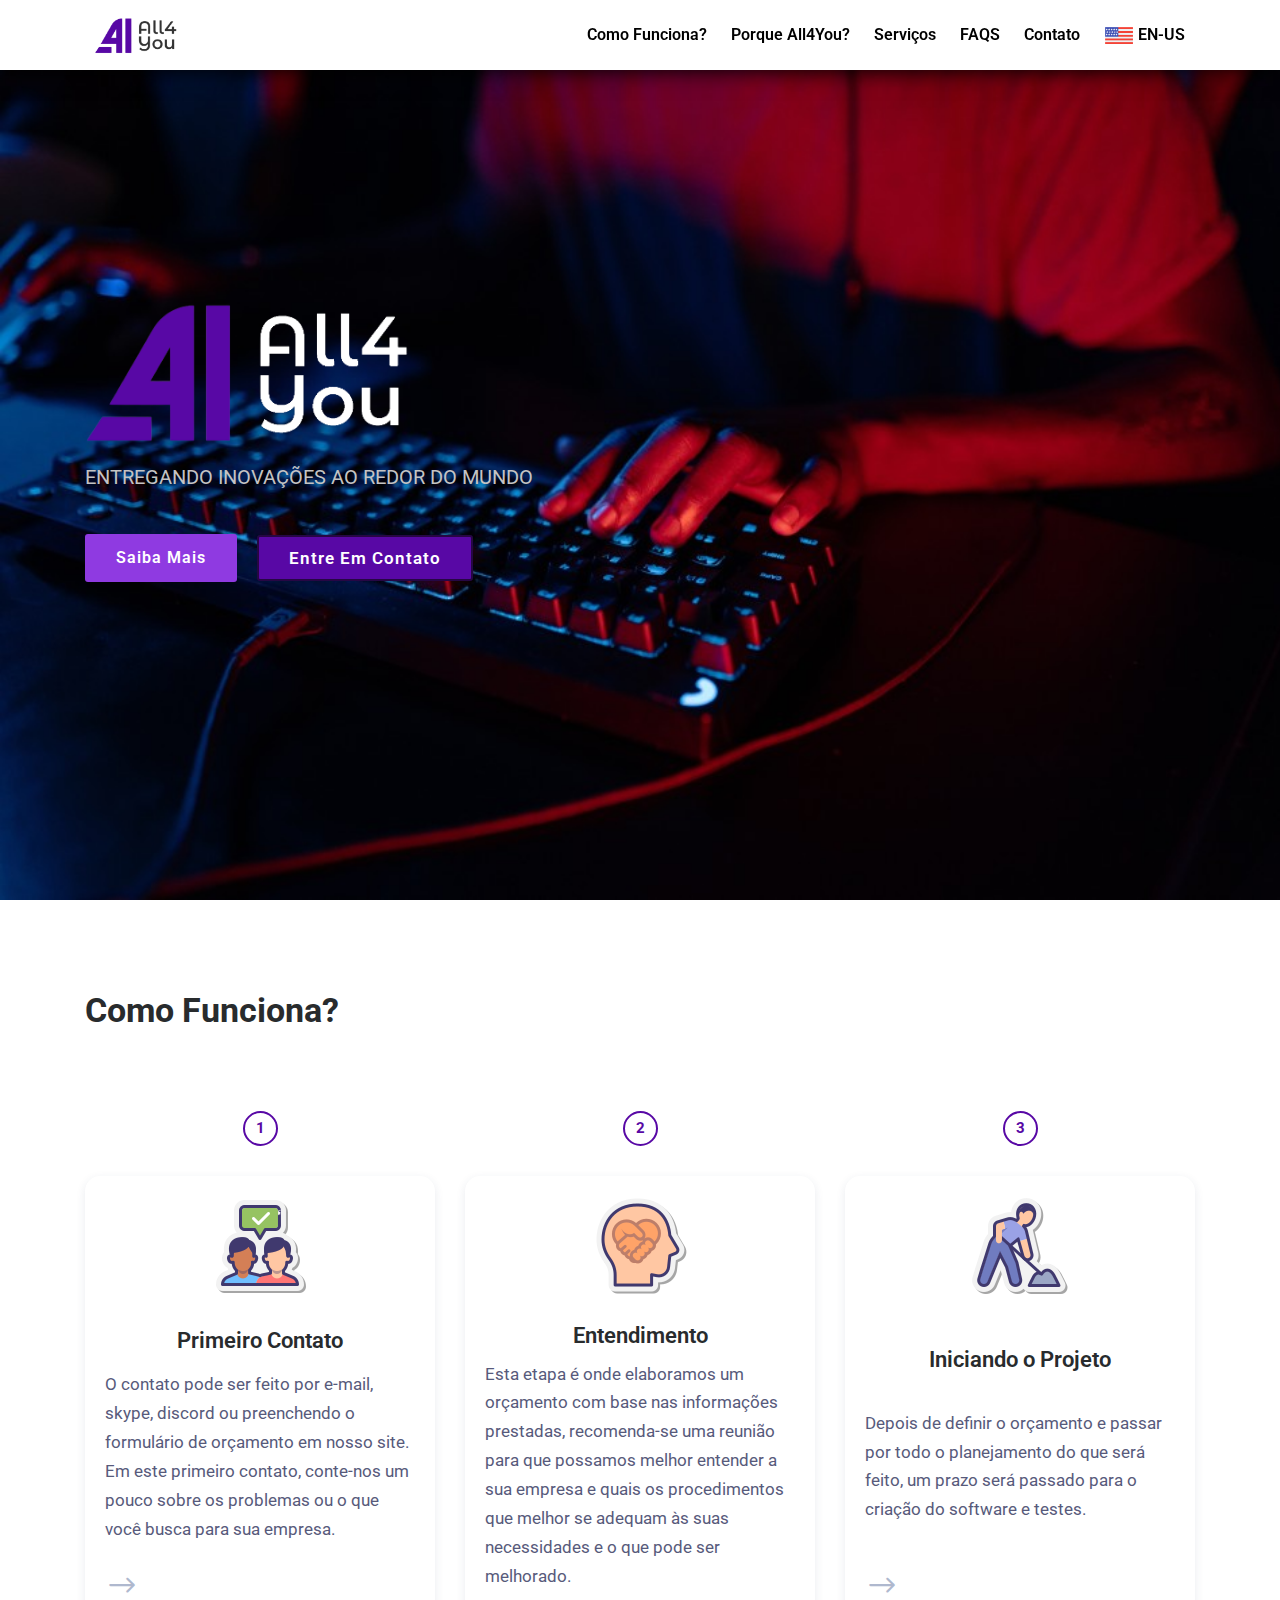
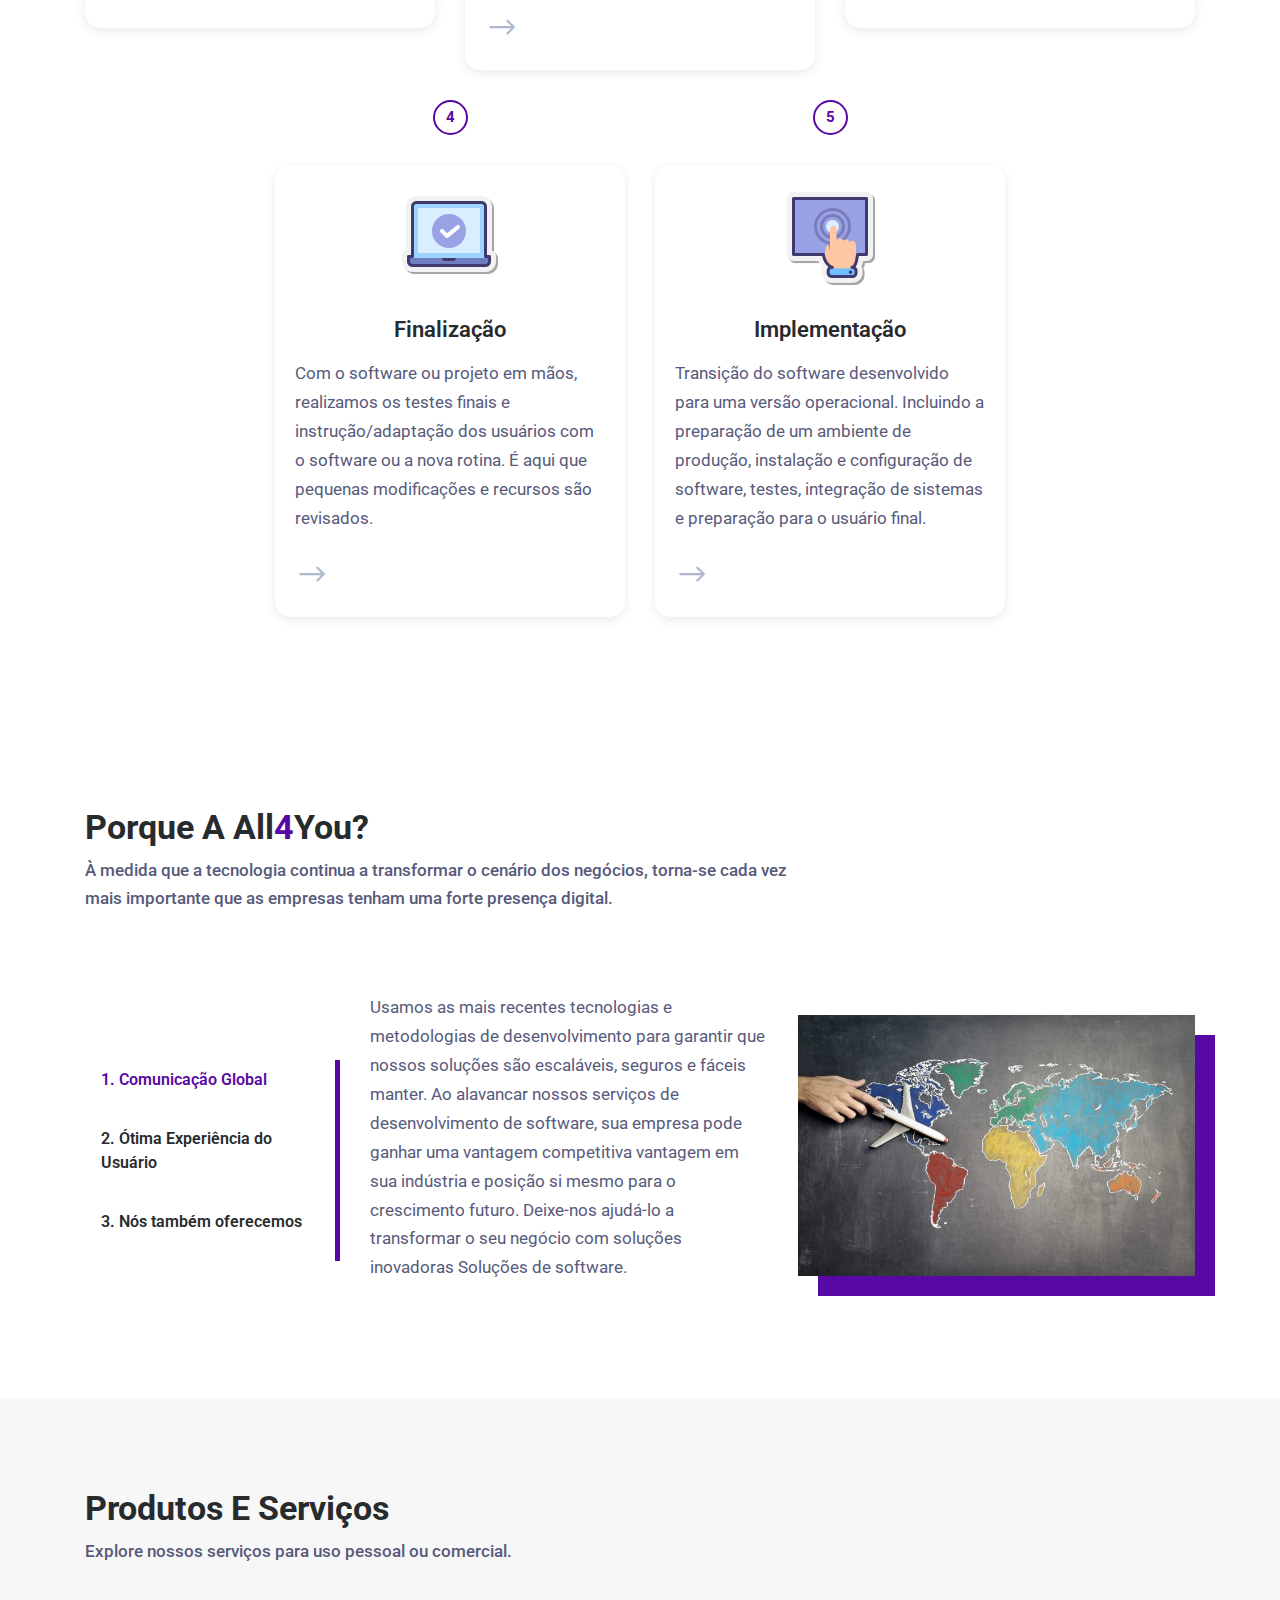
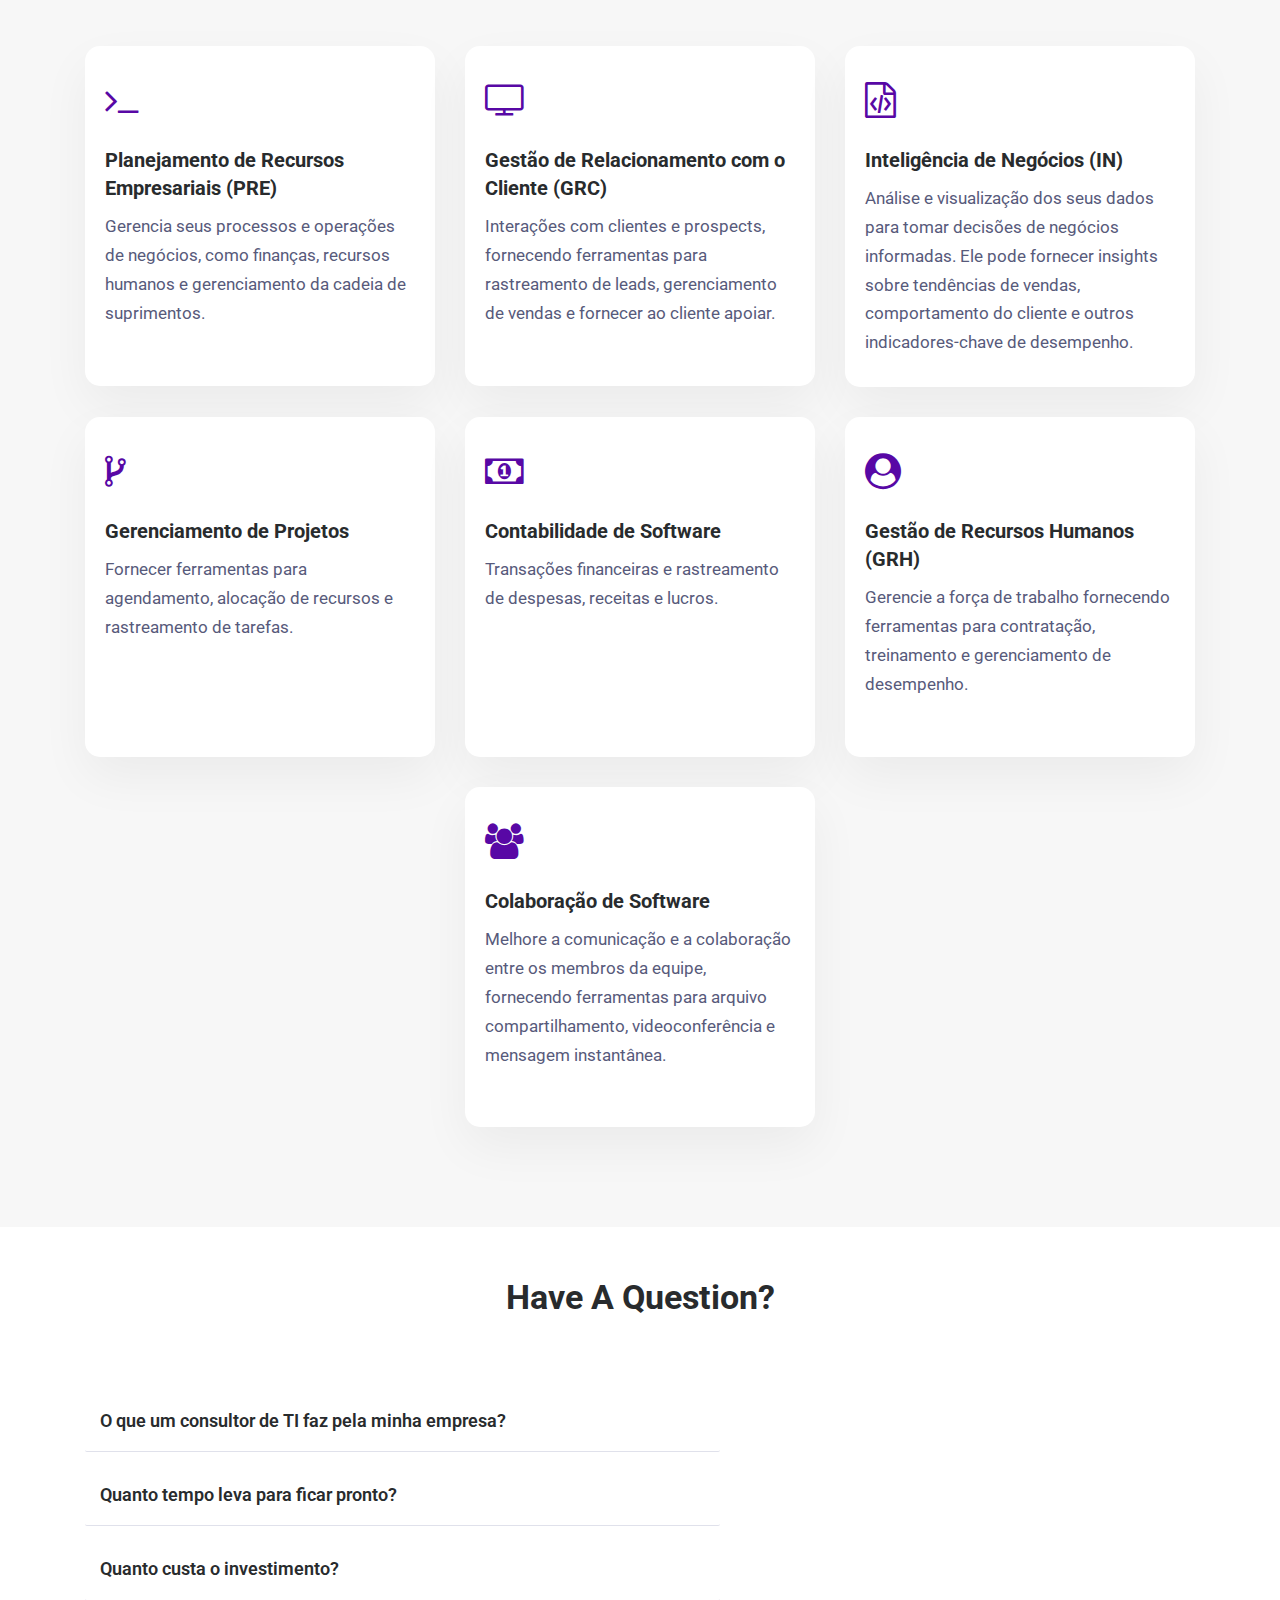
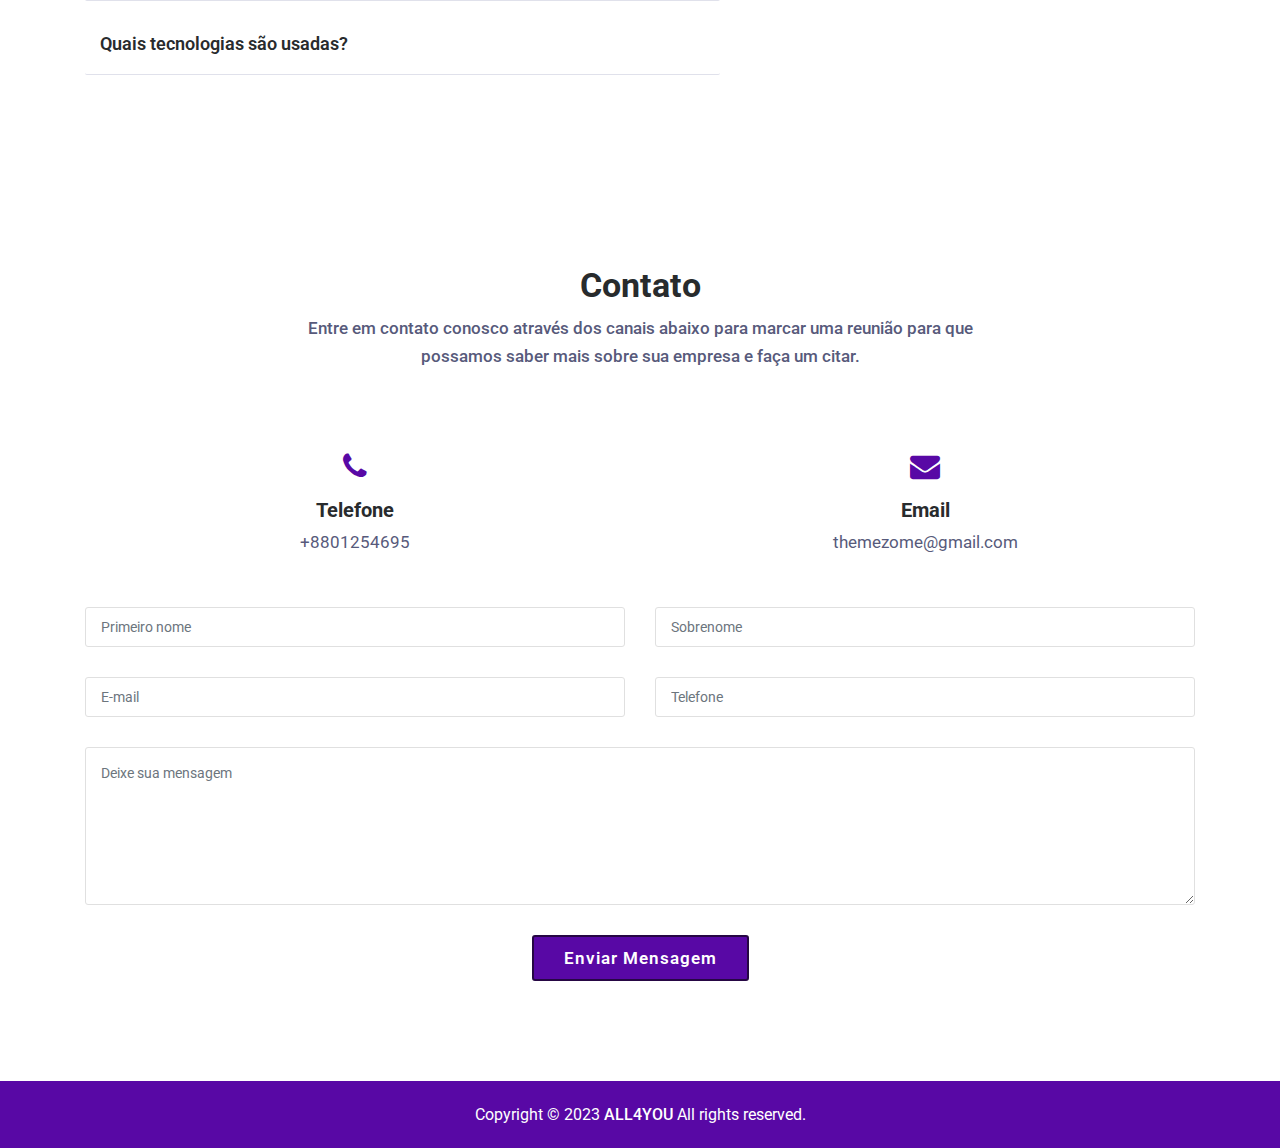
==== commit e385ca2e: "troca de logo" ====
--- a/index-pt.html
+++ b/index-pt.html
@@ -144,7 +144,7 @@
                 <!-- Welcome Text -->
                 <div class="col-md-6">
                     <div class="welcome-text-new-2">
-                        <h2 data-animation="fadeInDown" data-delay="900ms">ALL 4 YOU</h2>
+                        <h2 data-animation="fadeInDown" data-delay="900ms"><img src="img/bg-img/logo-branca.png" alt="Logo da Empresa" height="150px" class="logo-principal"></h2>
                         <p data-animation="fadeInDown" data-delay="400ms">ENTREGANDO INOVAÇÕES AO REDOR DO MUNDO</p>
                         <div class="hero-btn-group mt-30" data-animation="fadeInDown" data-delay="90ms">
                             <a href="#work" class="slide-vertical btn onita-btn-2 mr-3 mb-3" data-splitting>Saiba mais</a>
--- a/style.css
+++ b/style.css
@@ -632,6 +632,12 @@
     color: #5808A5;
 }
 
+.logo-principal {
+    height: 150px;
+    max-width: none;
+    width: auto;
+}
+
 /* :: Preloader CSS */
 .ont-preloader {
     -webkit-box-align: center;
@@ -3371,4 +3377,10 @@
     .row {
         margin-inline: auto;
     }
-}
+
+    .logo-principal {
+        height: auto;
+        max-width: 100%;
+        width: auto;
+    }
+}
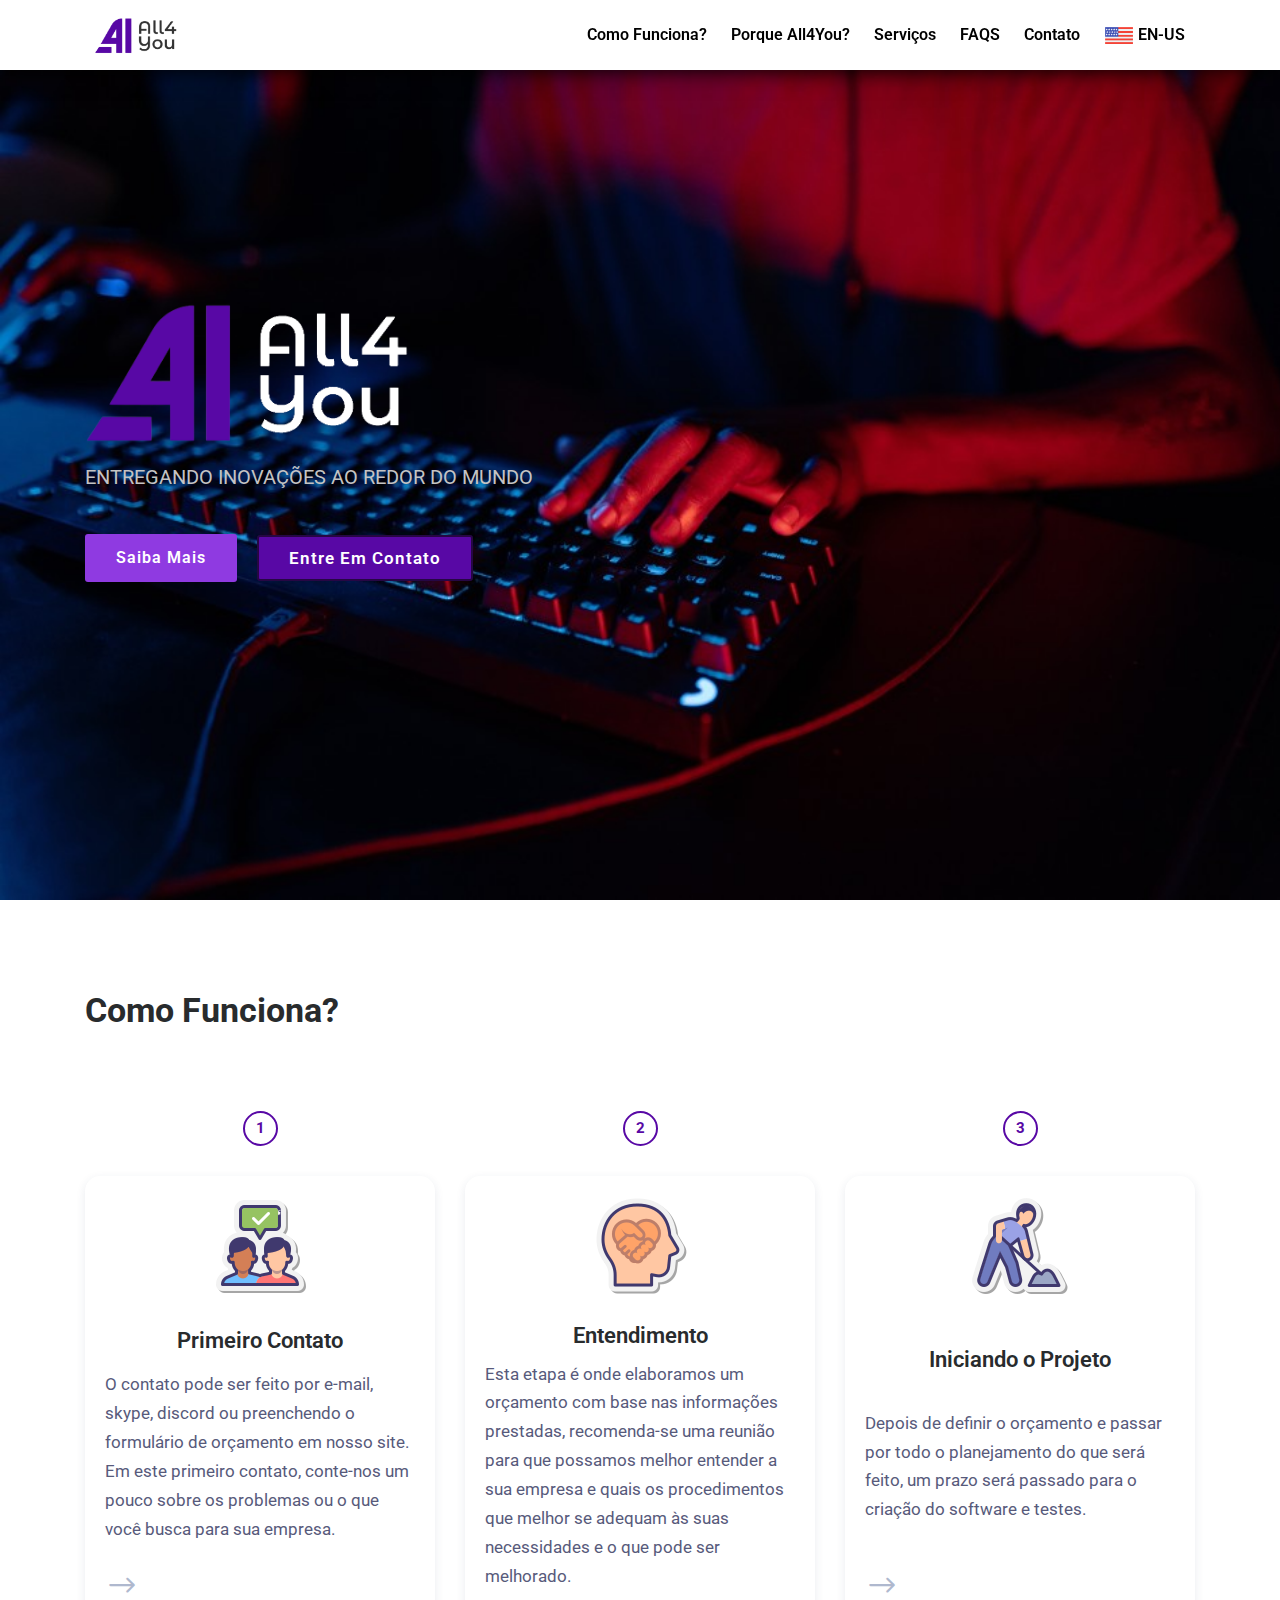
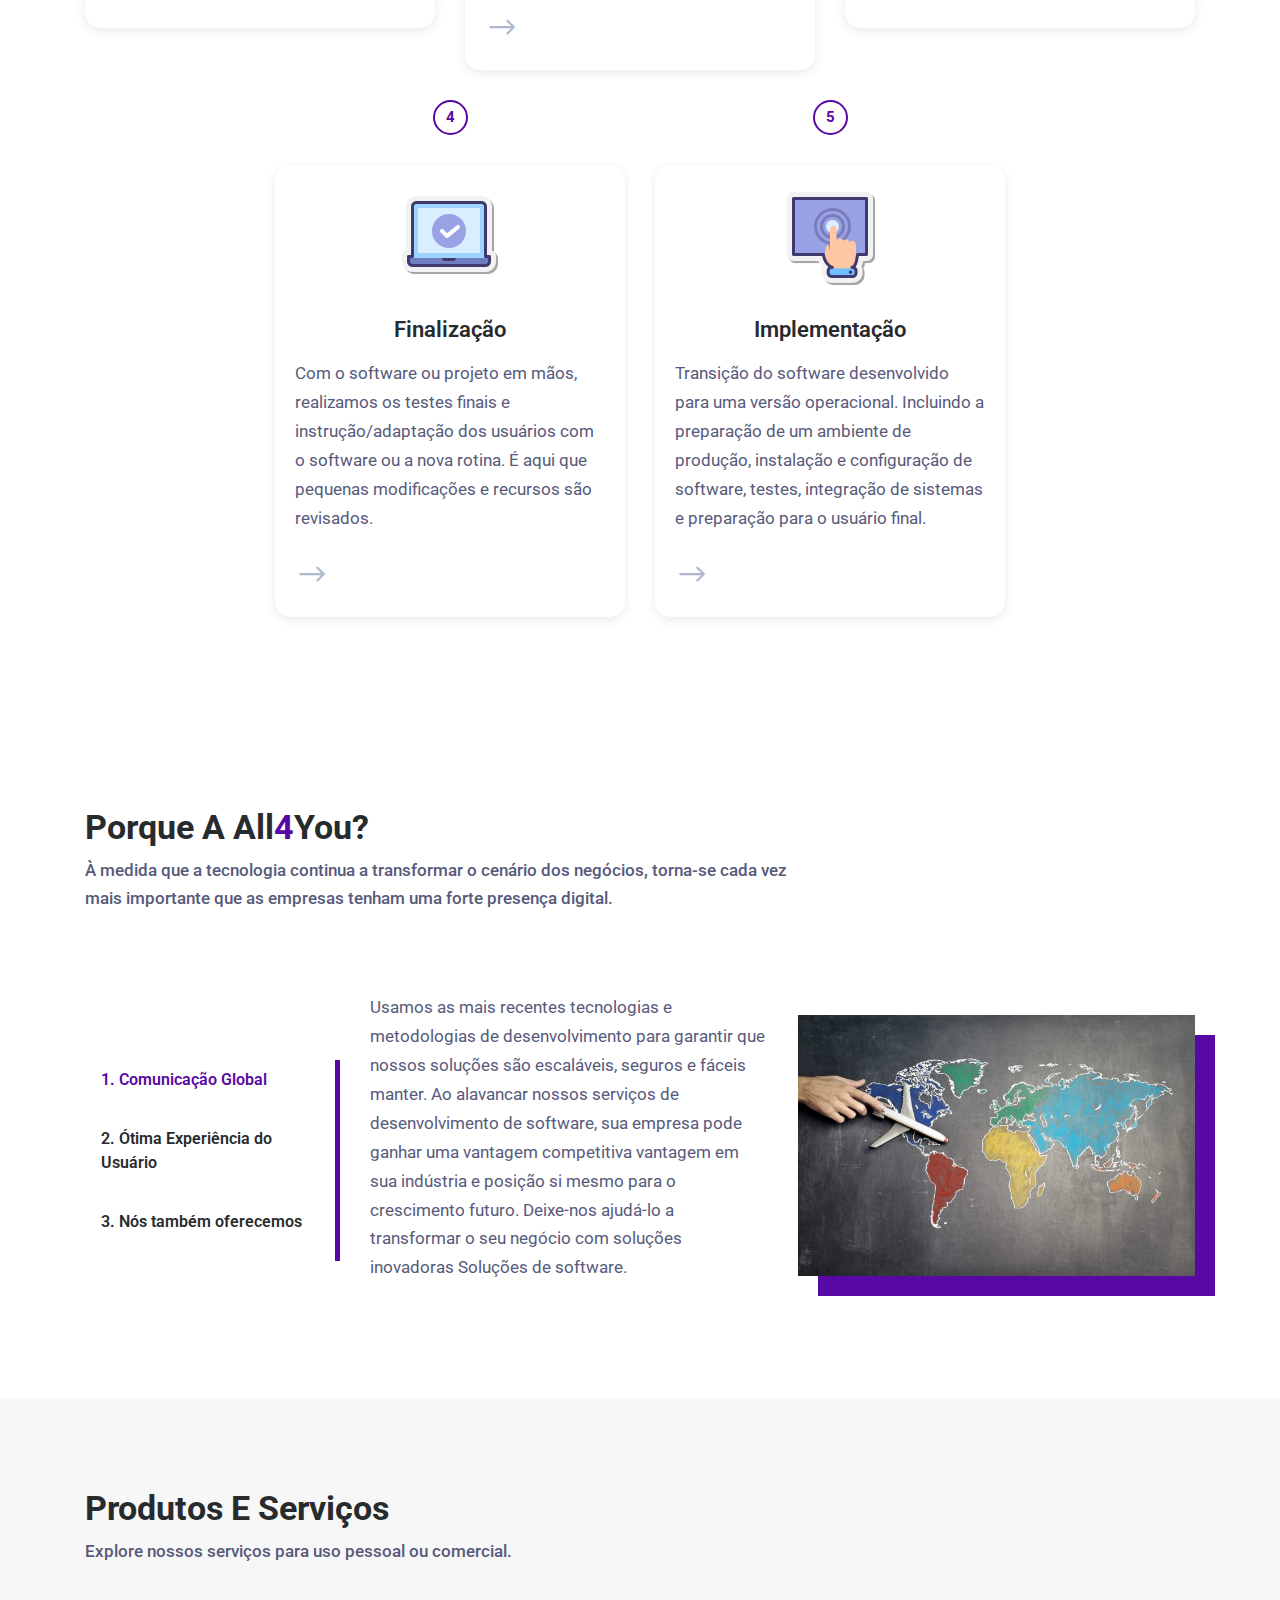
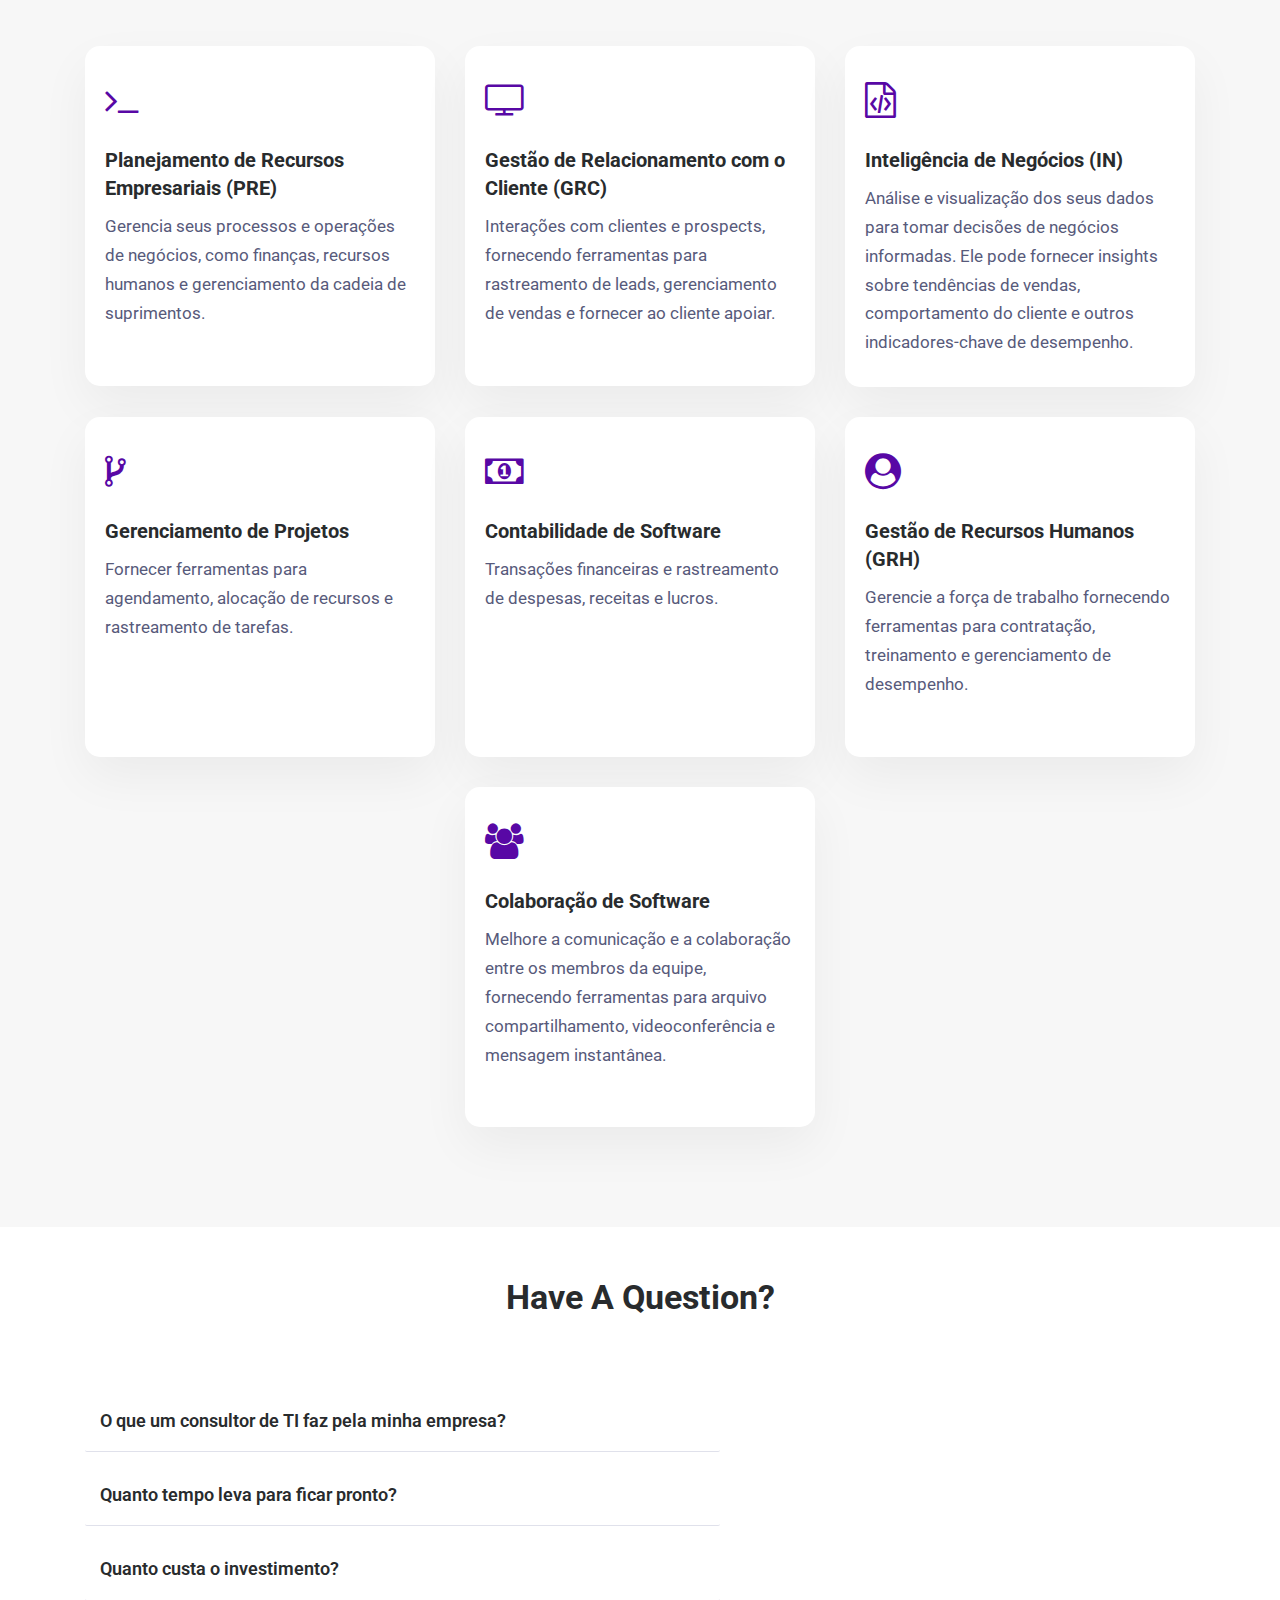
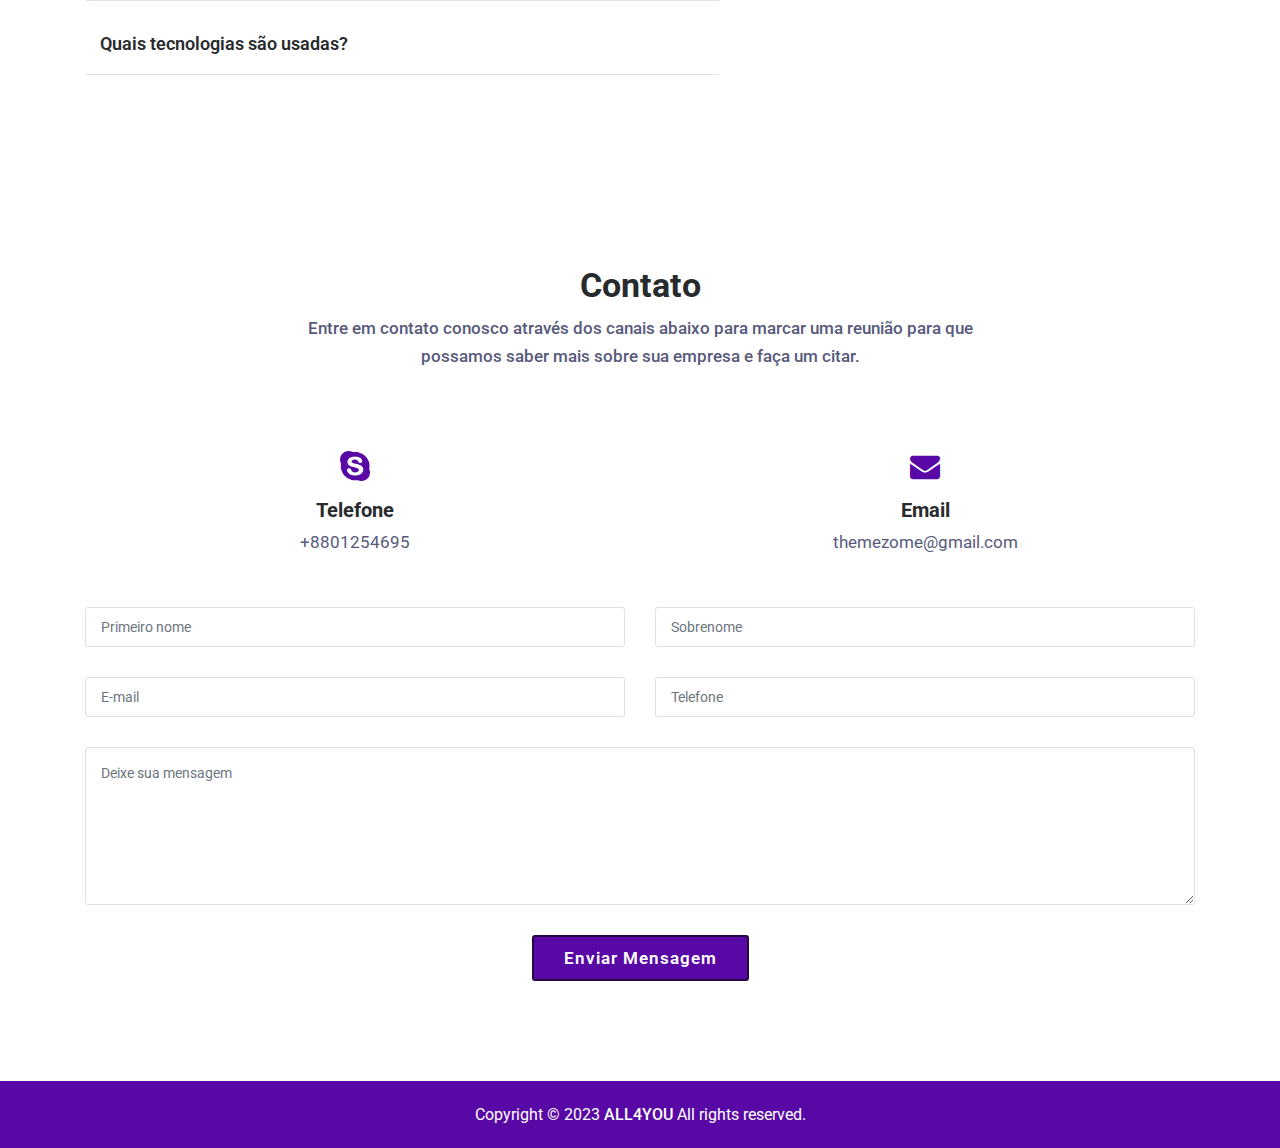
==== commit eb78153f: "troca de info de contato" ====
--- a/index-pt.html
+++ b/index-pt.html
@@ -769,9 +769,7 @@
                     <section class="contact-information">
                         <!-- Single Contact Info -->
                         <div class="single-contact-info text-center mb-50">
-                            <figure class="icon">
-                                <i class="fa fa-phone"></i>
-                            </figure>
+                            <img src="img/core-img/icons-skype.png" alt="" class="icon">
                             <h5 class="mb-1">Telefone</h5>
                             <p class="mb-0" aria-label="Phone number">+8801254695</p>
                         </div>
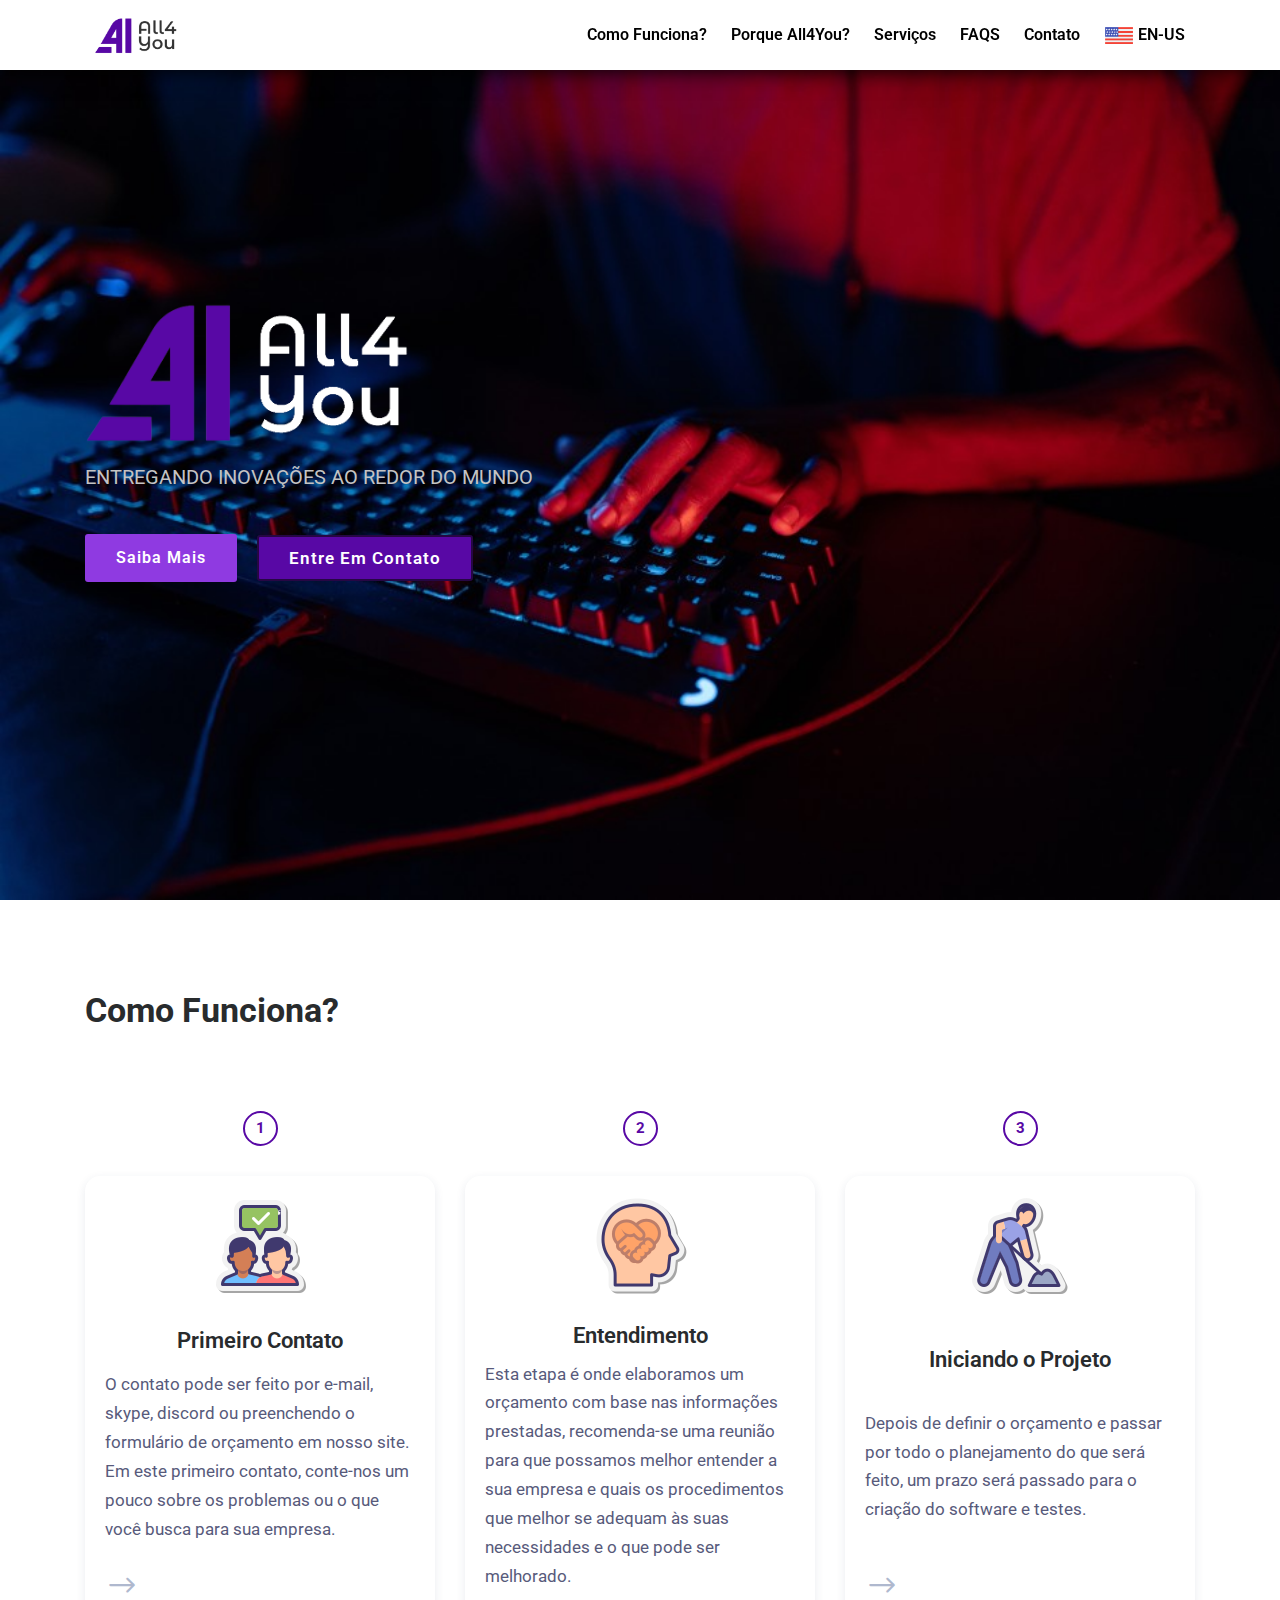
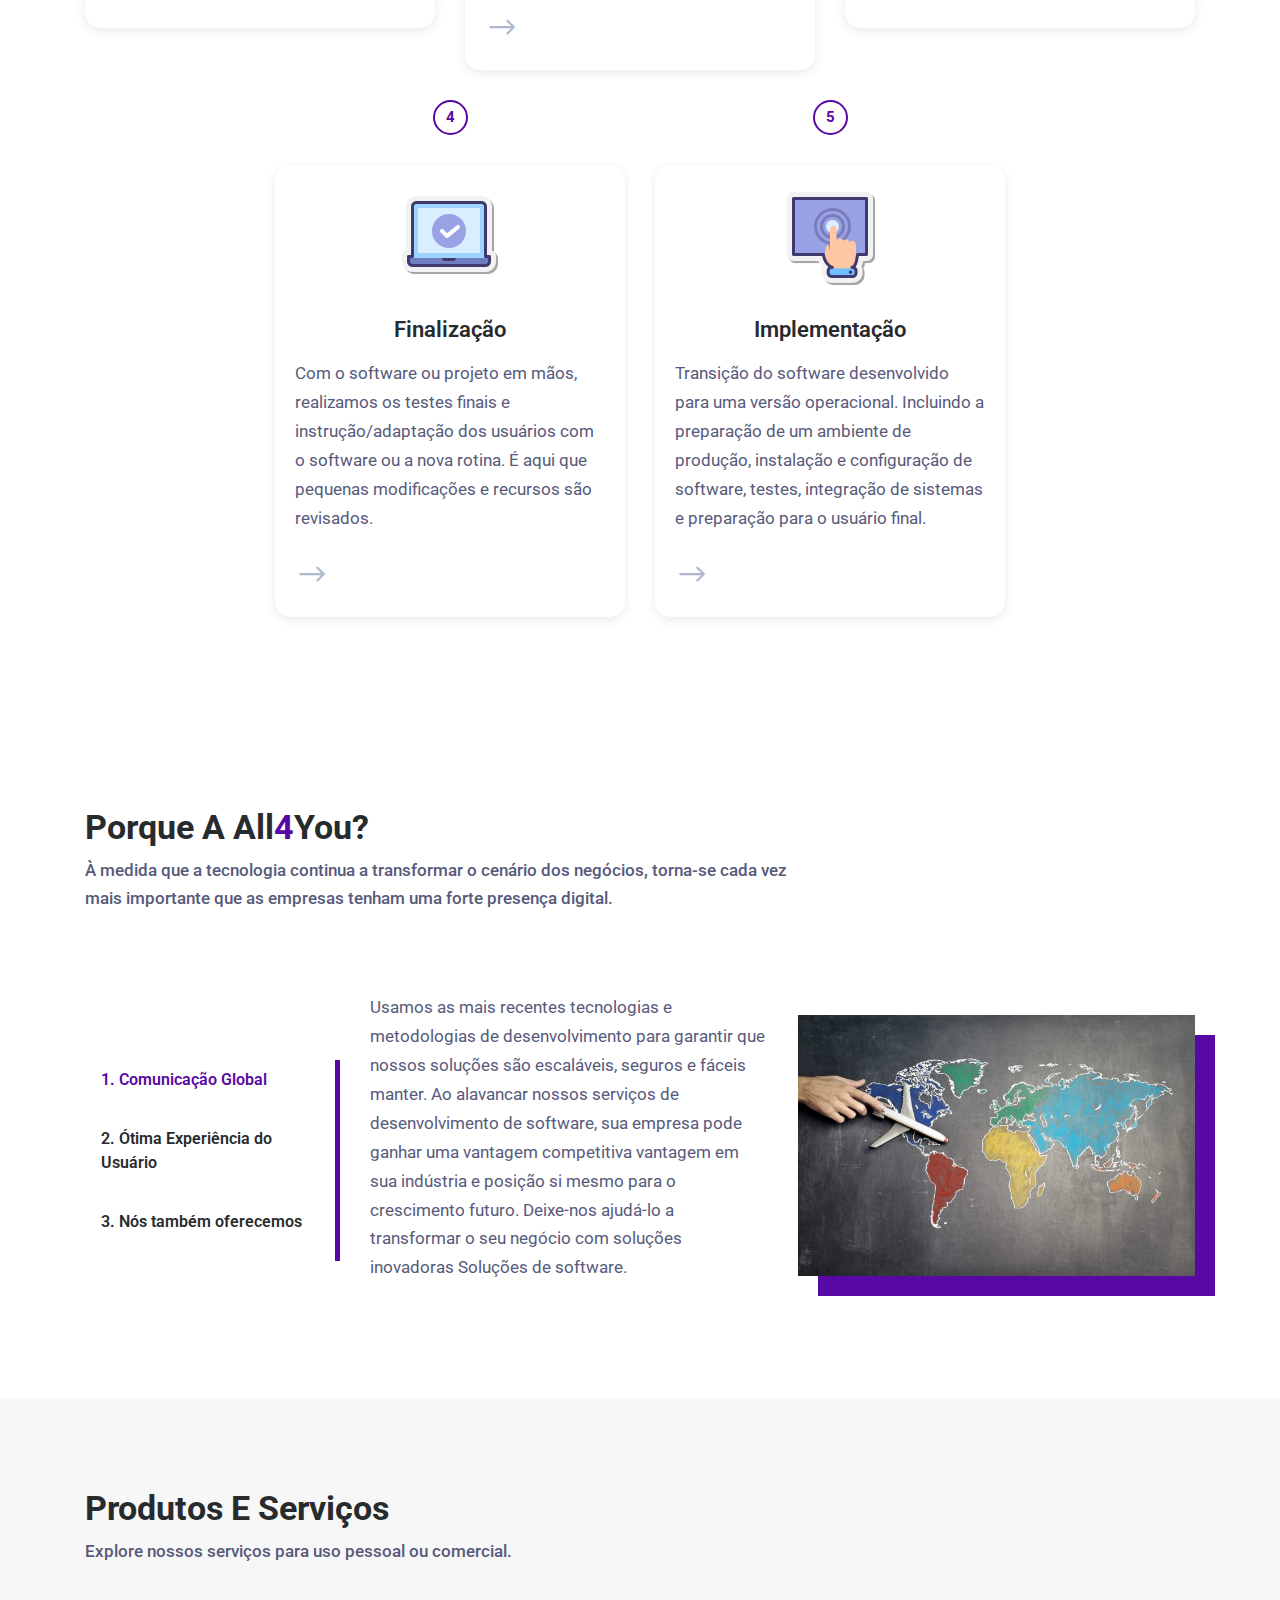
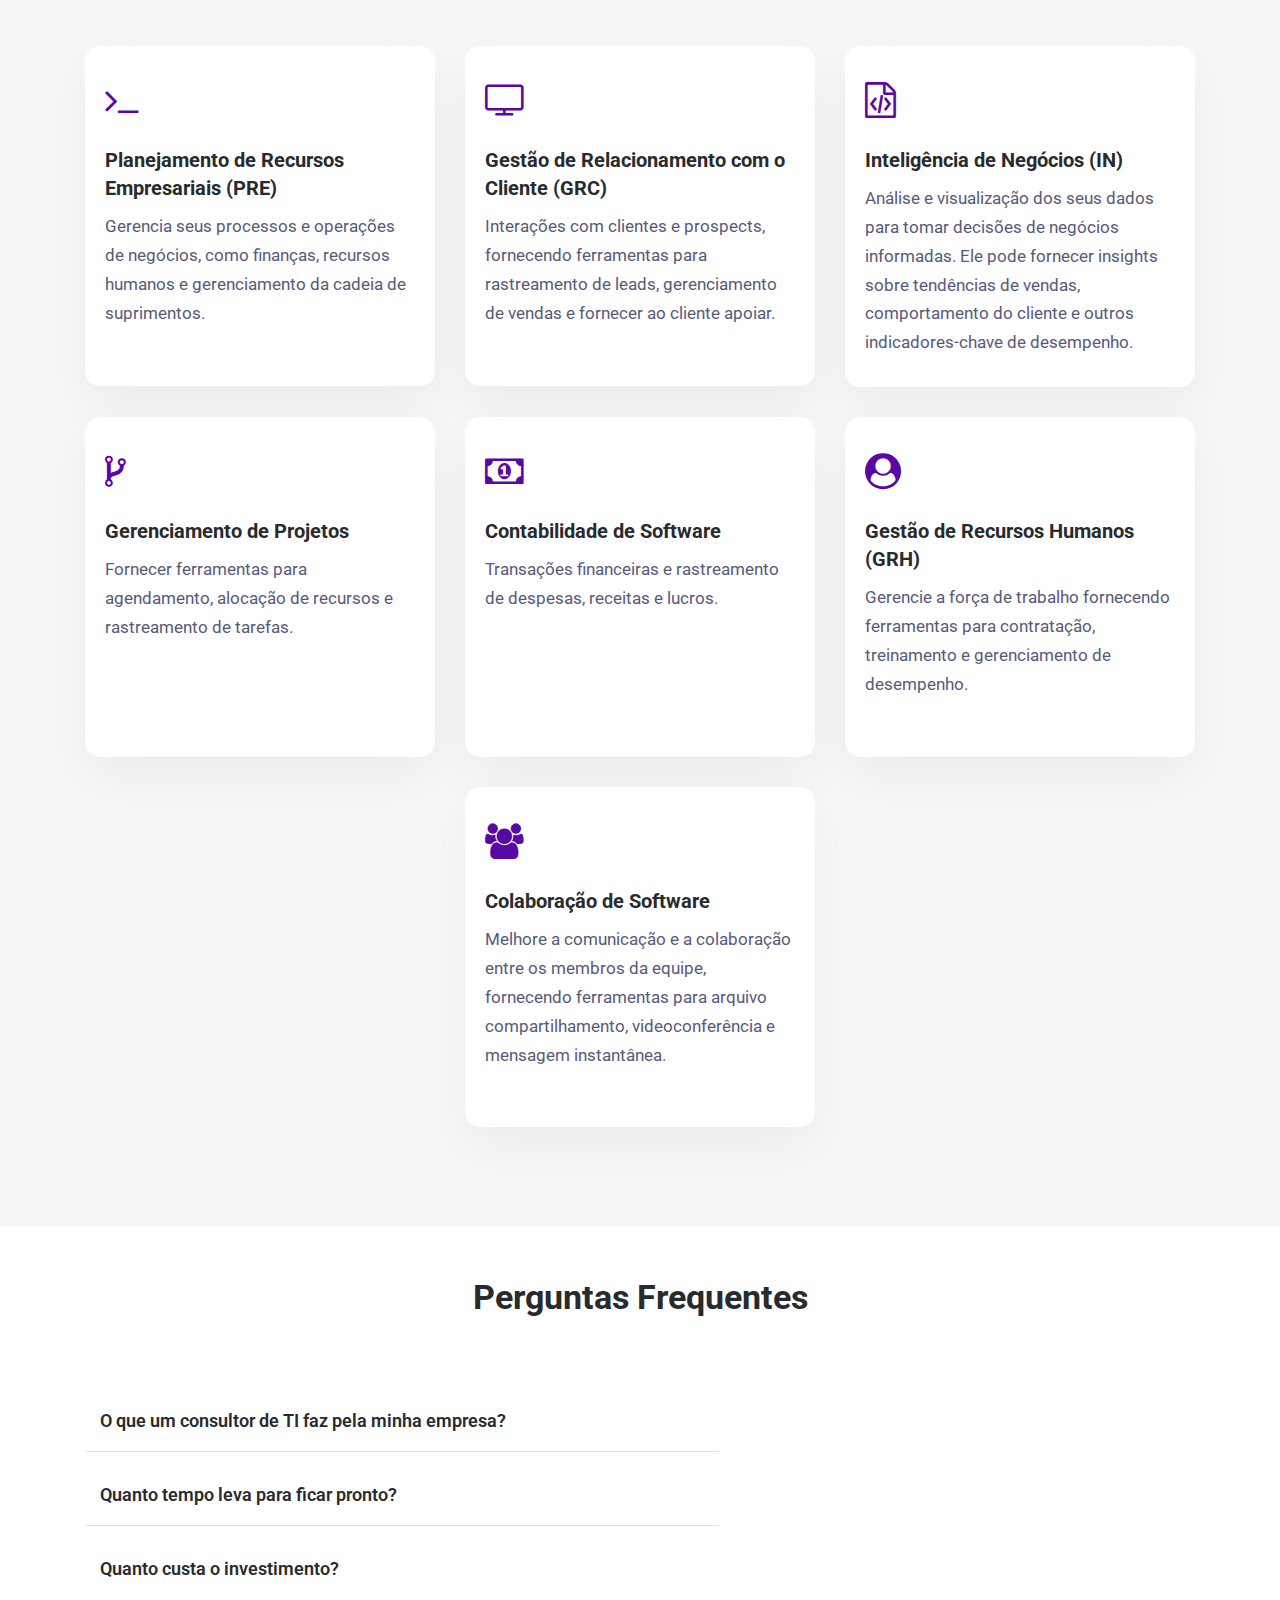
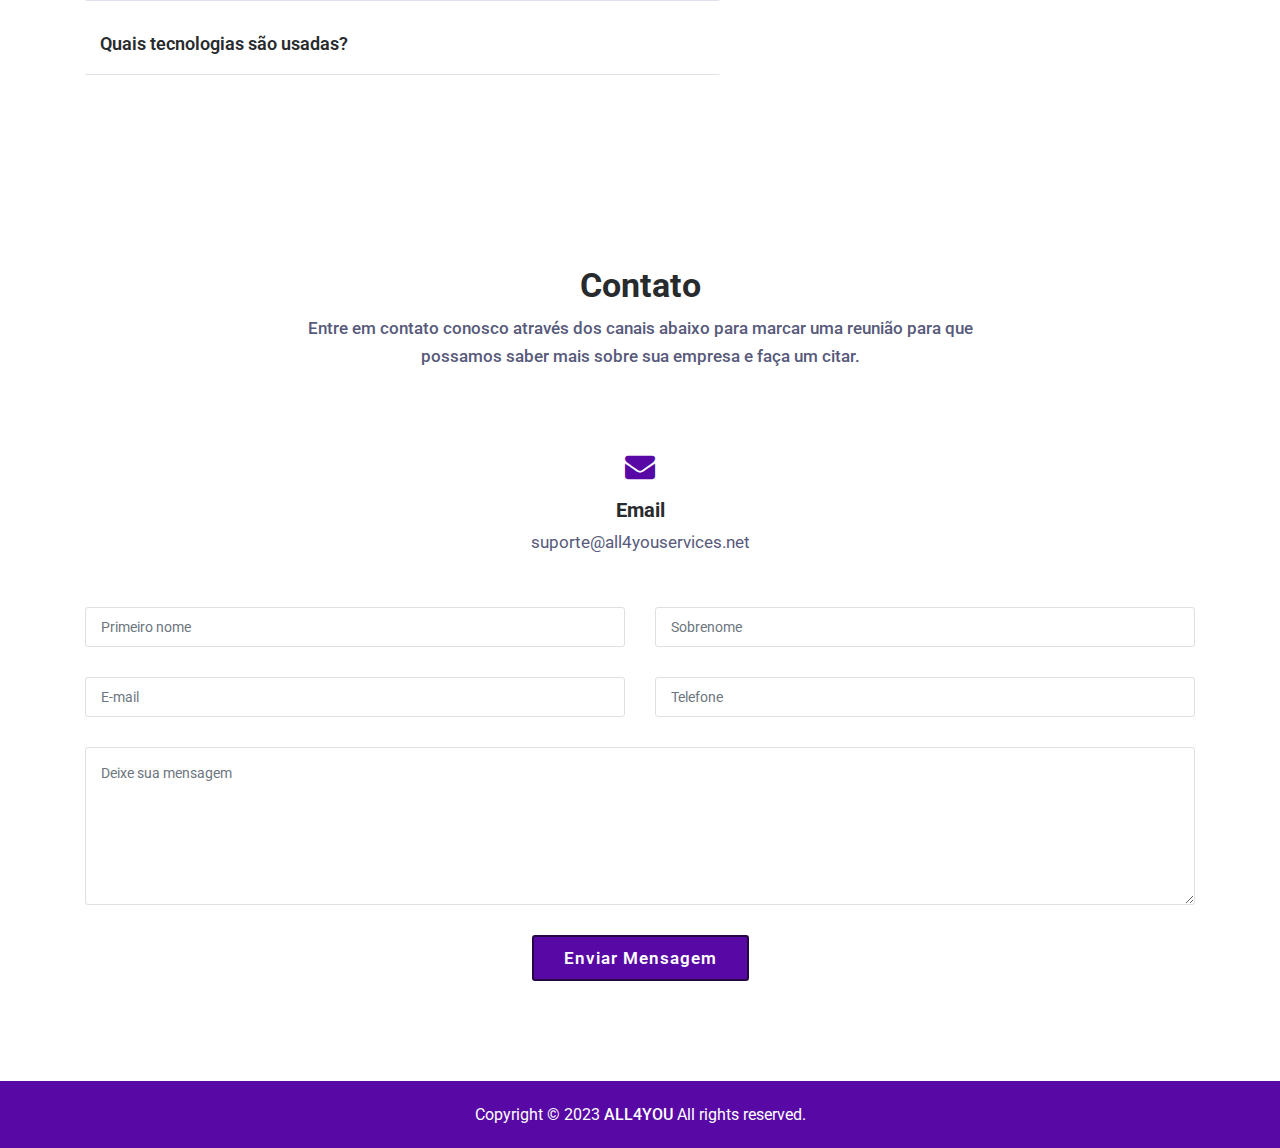
==== commit 2d22827c: "att email" ====
--- a/index-pt.html
+++ b/index-pt.html
@@ -616,7 +616,7 @@
                 <div class="col-lg-8">
                     <!-- Heading Title -->
                     <div class="heading-title text-center">
-                        <h2>Have a question?</h2>
+                        <h2>Perguntas Frequentes</h2>
                     </div>
                 </div>
             </div>
@@ -765,19 +765,7 @@
             </div>
 
             <div class="row">
-                <article class="col-md-6">
-                    <section class="contact-information">
-                        <!-- Single Contact Info -->
-                        <div class="single-contact-info text-center mb-50">
-                            <img src="img/core-img/icons-skype.png" alt="" class="icon">
-                            <h5 class="mb-1">Telefone</h5>
-                            <p class="mb-0" aria-label="Phone number">+8801254695</p>
-                        </div>
-                    </section>
-                </article>
-
-
-                <article class="col-md-6">
+                <article class="col-12">
                     <section class="contact-information">
                         <!-- Single Contact Info -->
                         <div class="single-contact-info text-center mb-50">
@@ -785,7 +773,7 @@
                                 <i class="fa fa-envelope"></i>
                             </figure>
                             <h5 class="mb-1">Email</h5>
-                            <p class="mb-0" aria-label="Email address">themezome@gmail.com</p>
+                            <p class="mb-0" aria-label="Email address">suporte@all4youservices.net</p>
                         </div>
                     </section>
                 </article>
